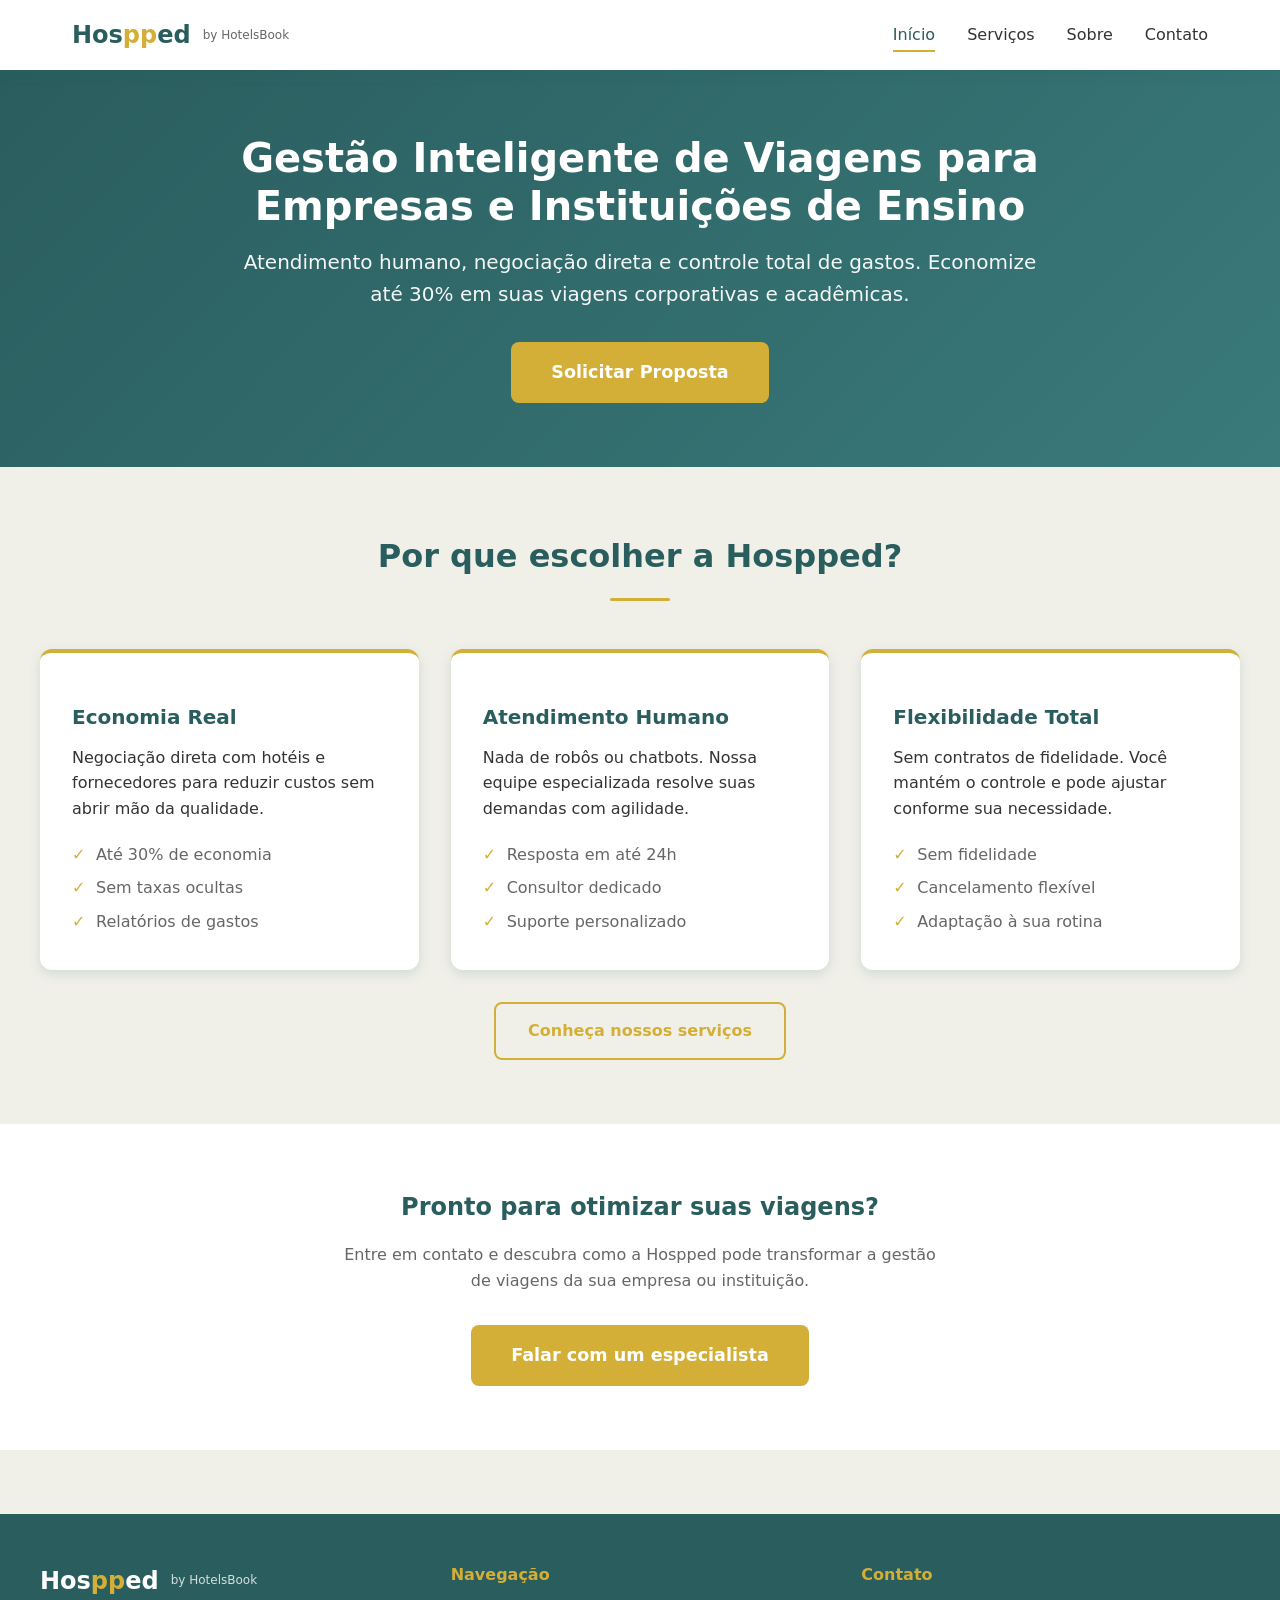
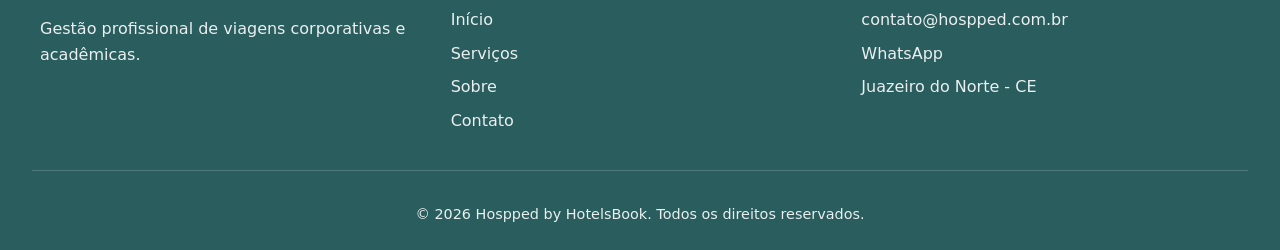
==== index.html @ 09b08a19 "Nova sem emoji" ====
<!DOCTYPE html>
<html lang="pt-BR">
<head>
  <meta charset="UTF-8">
  <meta name="viewport" content="width=device-width, initial-scale=1.0">
  <meta name="description" content="Hospped: Gestão profissional de viagens corporativas e acadêmicas. Economia, controle e atendimento humano para sua instituição.">
  <meta name="keywords" content="gestão de viagens corporativas, mobilidade acadêmica, reservas corporativas, viagens institucionais">
  <title>Hospped | Gestão de Viagens Corporativas e Acadêmicas</title>
  <link rel="stylesheet" href="assets/css/style.css">
  <link rel="canonical" href="https://hotelsbook.github.io/hospped/">
</head>
<body>
  <!-- Header -->
  <header>
    <div class="nav-container">
      <a href="index.html" class="logo">
        <span class="logo-text">Hos<span class="pp-highlight">pp</span>ed</span>
        <span class="logo-tagline">by HotelsBook</span>
      </a>
      <button class="mobile-menu-btn" aria-label="Abrir menu" aria-expanded="false">☰</button>
      <nav>
        <ul>
          <li><a href="index.html" class="active">Início</a></li>
          <li><a href="servicos.html">Serviços</a></li>
          <li><a href="sobre.html">Sobre</a></li>
          <li><a href="contato.html">Contato</a></li>
        </ul>
      </nav>
    </div>
  </header>

  <!-- Hero -->
  <section class="hero">
    <div class="hero-content">
      <h1>Gestão Inteligente de Viagens para Empresas e Instituições de Ensino</h1>
      <p>Atendimento humano, negociação direta e controle total de gastos. Economize até 30% em suas viagens corporativas e acadêmicas.</p>
      <a href="contato.html" class="btn btn-large">Solicitar Proposta</a>
    </div>
  </section>

  <!-- Diferenciais -->
  <section>
    <div class="section-container">
      <h2 class="section-title">Por que escolher a Hospped?</h2>
      <div class="diferenciais-grid">
        <div class="card">
          <div class="card-icon"></div>
          <h3>Economia Real</h3>
          <p>Negociação direta com hotéis e fornecedores para reduzir custos sem abrir mão da qualidade.</p>
          <ul>
            <li>Até 30% de economia</li>
            <li>Sem taxas ocultas</li>
            <li>Relatórios de gastos</li>
          </ul>
        </div>
        <div class="card">
          <div class="card-icon"></div>
          <h3>Atendimento Humano</h3>
          <p>Nada de robôs ou chatbots. Nossa equipe especializada resolve suas demandas com agilidade.</p>
          <ul>
            <li>Resposta em até 24h</li>
            <li>Consultor dedicado</li>
            <li>Suporte personalizado</li>
          </ul>
        </div>
        <div class="card">
          <div class="card-icon"></div>
          <h3>Flexibilidade Total</h3>
          <p>Sem contratos de fidelidade. Você mantém o controle e pode ajustar conforme sua necessidade.</p>
          <ul>
            <li>Sem fidelidade</li>
            <li>Cancelamento flexível</li>
            <li>Adaptação à sua rotina</li>
          </ul>
        </div>
      </div>
      <div class="text-center mt-2">
        <a href="servicos.html" class="btn btn-outline">Conheça nossos serviços</a>
      </div>
    </div>
  </section>

  <!-- CTA Final -->
  <section style="background: var(--white);">
    <div class="section-container text-center">
      <h2 style="color: var(--jade-deep); margin-bottom: 1rem;">Pronto para otimizar suas viagens?</h2>
      <p style="color: var(--gray-medium); margin-bottom: 2rem; max-width: 600px; margin-left: auto; margin-right: auto;">
        Entre em contato e descubra como a Hospped pode transformar a gestão de viagens da sua empresa ou instituição.
      </p>
      <a href="contato.html" class="btn btn-large">Falar com um especialista</a>
    </div>
  </section>

  <!-- Footer -->
  <footer>
    <div class="footer-content">
      <div class="footer-brand">
        <a href="index.html" class="logo">
          <span class="logo-text">Hos<span class="pp-highlight">pp</span>ed</span>
          <span class="logo-tagline">by HotelsBook</span>
        </a>
        <p style="margin-top: 1rem; opacity: 0.9;">Gestão profissional de viagens corporativas e acadêmicas.</p>
      </div>
      <div class="footer-links">
        <h4>Navegação</h4>
        <a href="index.html">Início</a>
        <a href="servicos.html">Serviços</a>
        <a href="sobre.html">Sobre</a>
        <a href="contato.html">Contato</a>
      </div>
      <div class="footer-links">
        <h4>Contato</h4>
        <a href="mailto:contato@hospped.com.br">contato@hospped.com.br</a>
        <a href="https://wa.me/5588999999999" target="_blank">WhatsApp</a>
        <a href="#">Juazeiro do Norte - CE</a>
      </div>
    </div>
    <div class="footer-bottom">
      <p>&copy; 2026 Hospped by HotelsBook. Todos os direitos reservados.</p>
    </div>
  </footer>

  <script src="assets/js/main.js"></script>
</body>
</html>
---- assets/css/style.css ----
/* ========================================
   HOSPPED - Estilo Jade Imperial
   Paleta: Deep Jade (#2A5D5E), Soft Gold (#D4AF37), 
           Cloud Dancer (#F0F0E9), Charcoal (#333333)
   ======================================== */

:root {
  --jade-deep: #2A5D5E;
  --jade-light: #3A7A7B;
  --gold-soft: #D4AF37;
  --gold-hover: #B8972B;
  --cloud-dancer: #F0F0E9;
  --charcoal: #333333;
  --gray-medium: #666666;
  --white: #FFFFFF;
  --shadow: 0 4px 12px rgba(42, 93, 94, 0.15);
  --transition: all 0.3s ease;
}

* {
  margin: 0;
  padding: 0;
  box-sizing: border-box;
}

body {
  font-family: 'Segoe UI', system-ui, -apple-system, sans-serif;
  background-color: var(--cloud-dancer);
  color: var(--charcoal);
  line-height: 1.6;
  font-size: 16px;
}

/* ===== HEADER & NAVEGAÇÃO ===== */
header {
  background: var(--white);
  box-shadow: var(--shadow);
  position: sticky;
  top: 0;
  z-index: 1000;
}

.nav-container {
  max-width: 1200px;
  margin: 0 auto;
  padding: 1rem 2rem;
  display: flex;
  justify-content: space-between;
  align-items: center;
}

.logo {
  display: flex;
  align-items: center;
  gap: 0.5rem;
  text-decoration: none;
}

.logo-text {
  font-size: 1.5rem;
  font-weight: 700;
  color: var(--jade-deep);
}

.logo-text .pp-highlight {
  color: var(--gold-soft);
  font-weight: 800;
}

.logo-tagline {
  font-size: 0.75rem;
  color: var(--gray-medium);
  margin-left: 0.25rem;
  font-weight: 400;
}

nav ul {
  display: flex;
  list-style: none;
  gap: 2rem;
}

nav a {
  text-decoration: none;
  color: var(--charcoal);
  font-weight: 500;
  padding: 0.5rem 0;
  position: relative;
  transition: var(--transition);
}

nav a:hover,
nav a.active {
  color: var(--jade-deep);
}

nav a::after {
  content: '';
  position: absolute;
  bottom: 0;
  left: 0;
  width: 0;
  height: 2px;
  background: var(--gold-soft);
  transition: var(--transition);
}

nav a:hover::after,
nav a.active::after {
  width: 100%;
}

.mobile-menu-btn {
  display: none;
  background: none;
  border: none;
  font-size: 1.5rem;
  color: var(--jade-deep);
  cursor: pointer;
}

/* ===== HERO SECTION ===== */
.hero {
  background: linear-gradient(135deg, var(--jade-deep) 0%, var(--jade-light) 100%);
  color: var(--white);
  padding: 4rem 2rem;
  text-align: center;
}

.hero-content {
  max-width: 800px;
  margin: 0 auto;
}

.hero h1 {
  font-size: 2.5rem;
  margin-bottom: 1rem;
  line-height: 1.2;
}

.hero p {
  font-size: 1.25rem;
  margin-bottom: 2rem;
  opacity: 0.95;
}

/* ===== BOTÕES ===== */
.btn {
  display: inline-block;
  background: var(--gold-soft);
  color: var(--white);
  padding: 0.875rem 2rem;
  border-radius: 8px;
  text-decoration: none;
  font-weight: 600;
  transition: var(--transition);
  border: none;
  cursor: pointer;
  font-size: 1rem;
}

.btn:hover {
  background: var(--gold-hover);
  transform: translateY(-2px);
  box-shadow: 0 6px 20px rgba(212, 175, 55, 0.4);
}

.btn-outline {
  background: transparent;
  border: 2px solid var(--gold-soft);
  color: var(--gold-soft);
}

.btn-outline:hover {
  background: var(--gold-soft);
  color: var(--white);
}

.btn-large {
  padding: 1rem 2.5rem;
  font-size: 1.1rem;
}

/* ===== SEÇÕES ===== */
section {
  padding: 4rem 2rem;
}

.section-container {
  max-width: 1200px;
  margin: 0 auto;
}

.section-title {
  text-align: center;
  font-size: 2rem;
  color: var(--jade-deep);
  margin-bottom: 3rem;
  position: relative;
}

.section-title::after {
  content: '';
  display: block;
  width: 60px;
  height: 3px;
  background: var(--gold-soft);
  margin: 1rem auto 0;
  border-radius: 2px;
}

/* ===== CARDS DE DIFERENCIAIS ===== */
.diferenciais-grid {
  display: grid;
  grid-template-columns: repeat(auto-fit, minmax(280px, 1fr));
  gap: 2rem;
  margin-top: 2rem;
}

.card {
  background: var(--white);
  border-radius: 12px;
  padding: 2rem;
  box-shadow: var(--shadow);
  transition: var(--transition);
  border-top: 4px solid var(--gold-soft);
}

.card:hover {
  transform: translateY(-4px);
  box-shadow: 0 8px 25px rgba(42, 93, 94, 0.2);
}

.card-icon {
  font-size: 2.5rem;
  margin-bottom: 1rem;
  color: var(--jade-deep);
}

.card h3 {
  color: var(--jade-deep);
  margin-bottom: 0.75rem;
  font-size: 1.25rem;
}

.card ul {
  list-style: none;
  margin-top: 1rem;
}

.card li {
  padding: 0.25rem 0;
  padding-left: 1.5rem;
  position: relative;
  color: var(--gray-medium);
}

.card li::before {
  content: '✓';
  position: absolute;
  left: 0;
  color: var(--gold-soft);
  font-weight: bold;
}

/* ===== SERVIÇOS ===== */
.servicos-grid {
  display: grid;
  grid-template-columns: repeat(auto-fit, minmax(300px, 1fr));
  gap: 2rem;
}

.servico-card {
  background: var(--white);
  border-radius: 12px;
  padding: 2.5rem;
  box-shadow: var(--shadow);
  text-align: center;
  transition: var(--transition);
}

.servico-card:hover {
  transform: translateY(-4px);
}

.servico-card h3 {
  color: var(--jade-deep);
  margin: 1rem 0;
  font-size: 1.5rem;
}

.servico-card .icon {
  font-size: 3rem;
  color: var(--gold-soft);
}

/* ===== SOBRE - NARRATIVA ===== */
.sobre-content {
  display: grid;
  grid-template-columns: 1fr 1fr;
  gap: 3rem;
  align-items: center;
}

.sobre-texto h3 {
  color: var(--jade-deep);
  margin: 1.5rem 0 1rem;
  font-size: 1.3rem;
}

.sobre-destaques {
  display: grid;
  grid-template-columns: repeat(2, 1fr);
  gap: 1rem;
  margin-top: 2rem;
}

.destaque-item {
  background: var(--white);
  padding: 1rem;
  border-radius: 8px;
  border-left: 3px solid var(--gold-soft);
}

.destaque-item strong {
  display: block;
  color: var(--jade-deep);
  margin-bottom: 0.25rem;
}

/* ===== CONTATO ===== */
.contato-layout {
  display: grid;
  grid-template-columns: 1fr 1fr;
  gap: 3rem;
}

.contato-info h3 {
  color: var(--jade-deep);
  margin: 1.5rem 0 1rem;
}

.contato-item {
  display: flex;
  align-items: center;
  gap: 0.75rem;
  margin: 1rem 0;
  color: var(--gray-medium);
}

.contato-item strong {
  color: var(--charcoal);
}

.segmentacao {
  background: var(--white);
  border-radius: 12px;
  padding: 2rem;
  margin-top: 2rem;
  box-shadow: var(--shadow);
}

.segmentacao h4 {
  color: var(--jade-deep);
  margin-bottom: 1rem;
}

.segmentacao-btns {
  display: flex;
  flex-wrap: wrap;
  gap: 1rem;
}

/* ===== FOOTER ===== */
footer {
  background: var(--jade-deep);
  color: var(--white);
  padding: 3rem 2rem 1.5rem;
  margin-top: 4rem;
}

.footer-content {
  max-width: 1200px;
  margin: 0 auto;
  display: grid;
  grid-template-columns: repeat(auto-fit, minmax(200px, 1fr));
  gap: 2rem;
}

.footer-brand .logo-text {
  color: var(--white);
}

.footer-brand .logo-tagline {
  color: rgba(255,255,255,0.8);
}

.footer-links h4 {
  margin-bottom: 1rem;
  color: var(--gold-soft);
}

.footer-links a {
  display: block;
  color: rgba(255,255,255,0.9);
  text-decoration: none;
  padding: 0.25rem 0;
  transition: var(--transition);
}

.footer-links a:hover {
  color: var(--gold-soft);
  padding-left: 4px;
}

.footer-bottom {
  text-align: center;
  padding-top: 2rem;
  margin-top: 2rem;
  border-top: 1px solid rgba(255,255,255,0.2);
  font-size: 0.9rem;
  opacity: 0.9;
}

/* ===== UTILITÁRIOS ===== */
.text-center { text-align: center; }
.mt-2 { margin-top: 2rem; }
.mb-2 { margin-bottom: 2rem; }

/* ===== RESPONSIVIDADE ===== */
@media (max-width: 768px) {
  .nav-container {
    padding: 1rem;
  }
  
  nav ul {
    display: none;
    position: absolute;
    top: 100%;
    left: 0;
    right: 0;
    background: var(--white);
    flex-direction: column;
    padding: 1rem 2rem;
    box-shadow: var(--shadow);
    gap: 1rem;
  }
  
  nav ul.active {
    display: flex;
  }
  
  .mobile-menu-btn {
    display: block;
  }
  
  .hero h1 {
    font-size: 2rem;
  }
  
  .hero p {
    font-size: 1.1rem;
  }
  
  .sobre-content,
  .contato-layout {
    grid-template-columns: 1fr;
  }
  
  .sobre-destaques {
    grid-template-columns: 1fr;
  }
  
  section {
    padding: 3rem 1.5rem;
  }
}
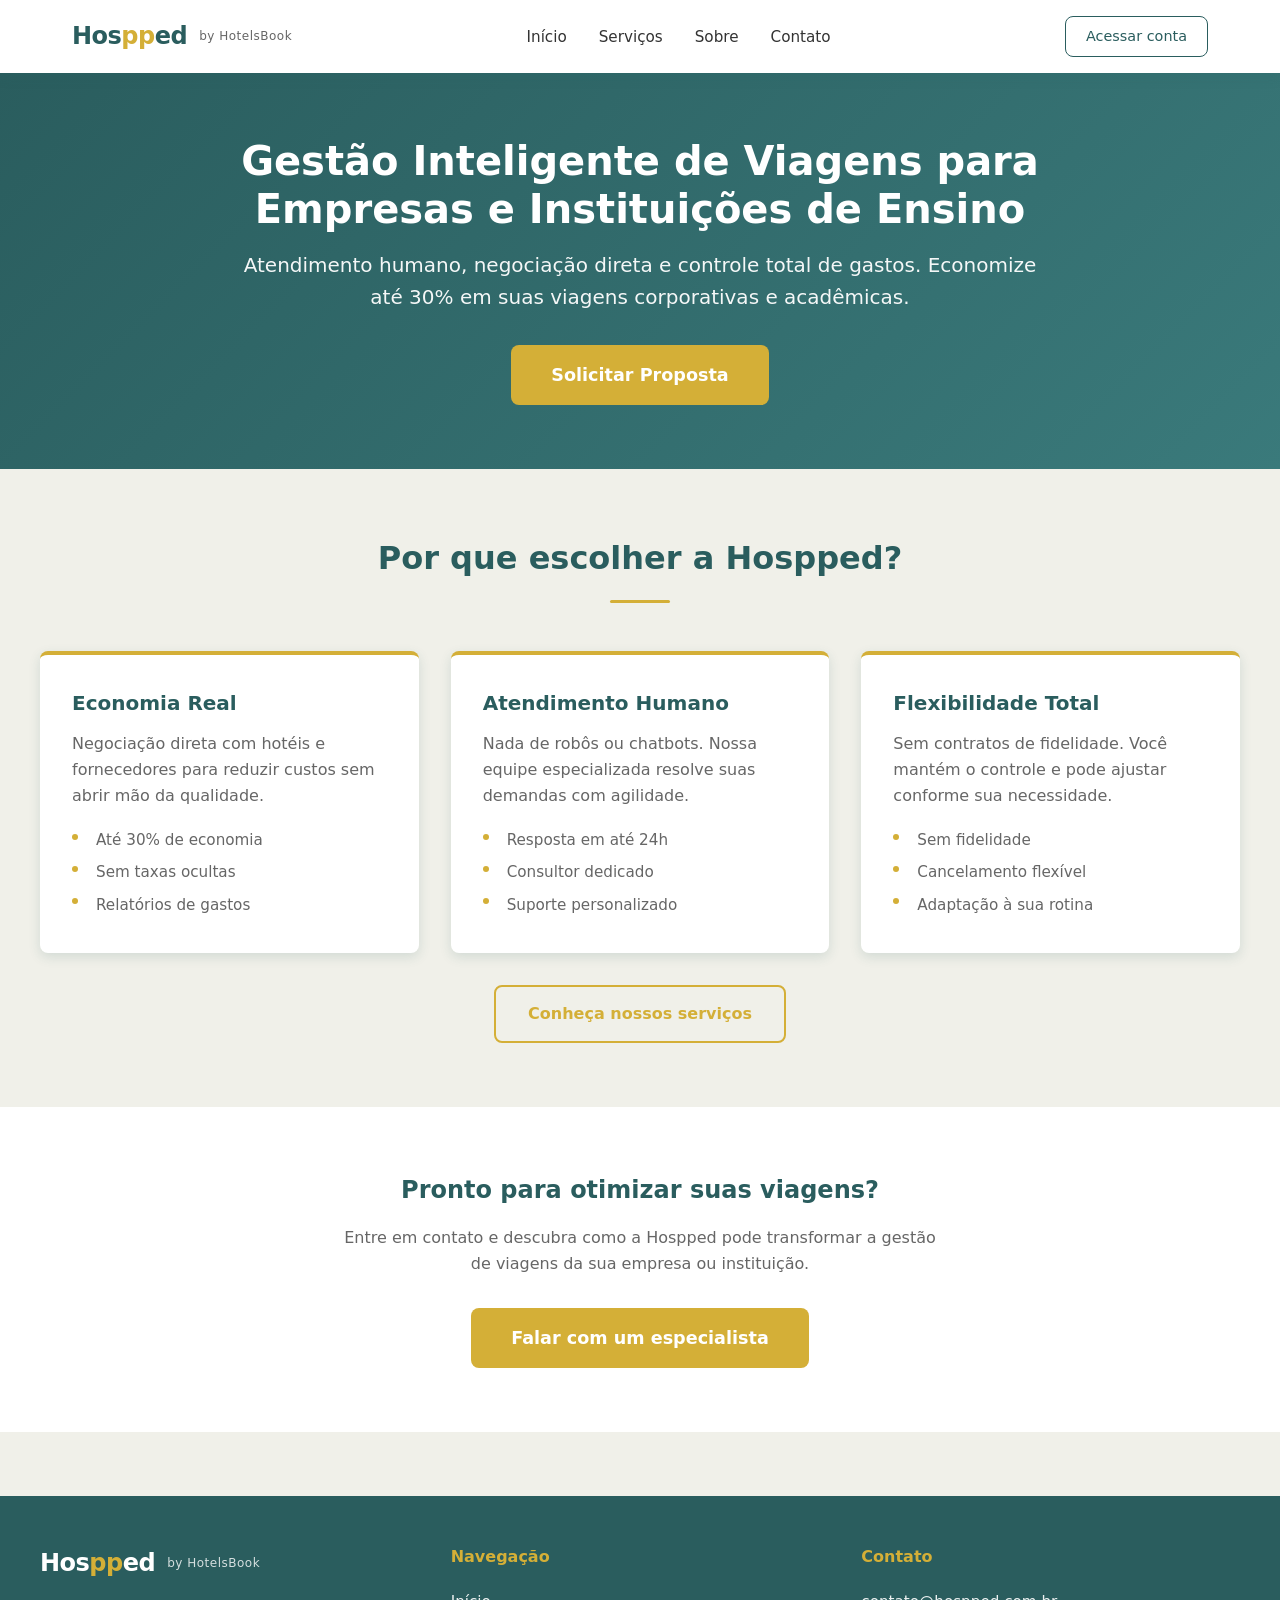
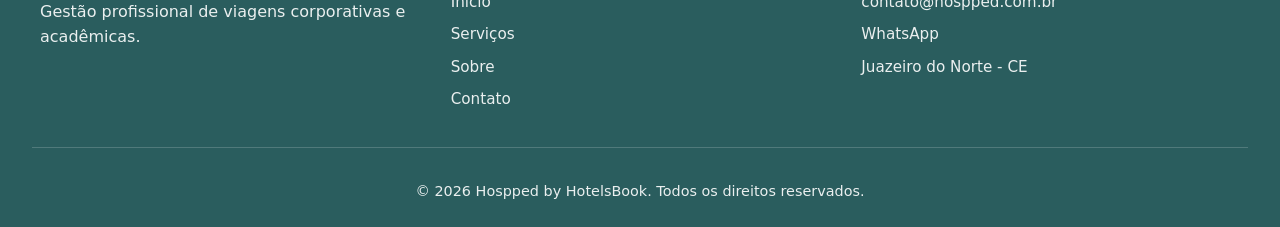
==== commit df865164: "Nova 1" ====
--- a/index.html
+++ b/index.html
@@ -19,14 +19,16 @@
       </a>
       <button class="mobile-menu-btn" aria-label="Abrir menu" aria-expanded="false">☰</button>
       <nav>
-        <ul>
-          <li><a href="index.html" class="active">Início</a></li>
-          <li><a href="servicos.html">Serviços</a></li>
-          <li><a href="sobre.html">Sobre</a></li>
-          <li><a href="contato.html">Contato</a></li>
-        </ul>
-      </nav>
-    </div>
+  <ul>
+    <li><a href="index.html">Início</a></li>
+    <li><a href="servicos.html">Serviços</a></li>
+    <li><a href="sobre.html">Sobre</a></li>
+    <li><a href="contato.html">Contato</a></li>
+  </ul>
+</nav>
+<div class="user-actions">
+  <a href="#" class="btn-login" data-auth-trigger>Acessar conta</a>
+</div>
   </header>
 
   <!-- Hero -->
--- a/assets/css/style.css
+++ b/assets/css/style.css
@@ -1,7 +1,6 @@
 /* ========================================
    HOSPPED - Estilo Jade Imperial
-   Paleta: Deep Jade (#2A5D5E), Soft Gold (#D4AF37), 
-           Cloud Dancer (#F0F0E9), Charcoal (#333333)
+   Versão profissional sem elementos decorativos
    ======================================== */
 
 :root {
@@ -12,9 +11,15 @@
   --cloud-dancer: #F0F0E9;
   --charcoal: #333333;
   --gray-medium: #666666;
+  --gray-light: #999999;
   --white: #FFFFFF;
+  --error: #C41E3A;
+  --success: #2E7D32;
   --shadow: 0 4px 12px rgba(42, 93, 94, 0.15);
+  --shadow-hover: 0 8px 25px rgba(42, 93, 94, 0.25);
   --transition: all 0.3s ease;
+  --border-radius: 8px;
+  --input-border: #CCCCCC;
 }
 
 * {
@@ -29,6 +34,7 @@
   color: var(--charcoal);
   line-height: 1.6;
   font-size: 16px;
+  -webkit-font-smoothing: antialiased;
 }
 
 /* ===== HEADER & NAVEGAÇÃO ===== */
@@ -60,6 +66,7 @@
   font-size: 1.5rem;
   font-weight: 700;
   color: var(--jade-deep);
+  letter-spacing: -0.5px;
 }
 
 .logo-text .pp-highlight {
@@ -72,6 +79,8 @@
   color: var(--gray-medium);
   margin-left: 0.25rem;
   font-weight: 400;
+  text-transform: none;
+  letter-spacing: 0.5px;
 }
 
 nav ul {
@@ -87,6 +96,7 @@
   padding: 0.5rem 0;
   position: relative;
   transition: var(--transition);
+  font-size: 0.95rem;
 }
 
 nav a:hover,
@@ -110,6 +120,45 @@
   width: 100%;
 }
 
+.user-actions {
+  display: flex;
+  align-items: center;
+  gap: 1rem;
+}
+
+.btn-login {
+  background: transparent;
+  color: var(--jade-deep);
+  border: 1px solid var(--jade-deep);
+  padding: 0.5rem 1.25rem;
+  border-radius: var(--border-radius);
+  text-decoration: none;
+  font-weight: 500;
+  transition: var(--transition);
+  font-size: 0.9rem;
+}
+
+.btn-login:hover {
+  background: var(--jade-deep);
+  color: var(--white);
+}
+
+.btn-user {
+  background: var(--gold-soft);
+  color: var(--white);
+  border: none;
+  padding: 0.5rem 1.25rem;
+  border-radius: var(--border-radius);
+  font-weight: 500;
+  cursor: pointer;
+  transition: var(--transition);
+  font-size: 0.9rem;
+}
+
+.btn-user:hover {
+  background: var(--gold-hover);
+}
+
 .mobile-menu-btn {
   display: none;
   background: none;
@@ -117,6 +166,7 @@
   font-size: 1.5rem;
   color: var(--jade-deep);
   cursor: pointer;
+  padding: 0.25rem;
 }
 
 /* ===== HERO SECTION ===== */
@@ -136,12 +186,14 @@
   font-size: 2.5rem;
   margin-bottom: 1rem;
   line-height: 1.2;
+  font-weight: 700;
 }
 
 .hero p {
   font-size: 1.25rem;
   margin-bottom: 2rem;
   opacity: 0.95;
+  font-weight: 300;
 }
 
 /* ===== BOTÕES ===== */
@@ -150,19 +202,26 @@
   background: var(--gold-soft);
   color: var(--white);
   padding: 0.875rem 2rem;
-  border-radius: 8px;
+  border-radius: var(--border-radius);
   text-decoration: none;
   font-weight: 600;
   transition: var(--transition);
   border: none;
   cursor: pointer;
   font-size: 1rem;
+  text-align: center;
 }
 
 .btn:hover {
   background: var(--gold-hover);
   transform: translateY(-2px);
-  box-shadow: 0 6px 20px rgba(212, 175, 55, 0.4);
+  box-shadow: var(--shadow-hover);
+}
+
+.btn:disabled {
+  background: var(--gray-light);
+  cursor: not-allowed;
+  transform: none;
 }
 
 .btn-outline {
@@ -181,6 +240,15 @@
   font-size: 1.1rem;
 }
 
+.btn-secondary {
+  background: var(--jade-deep);
+  color: var(--white);
+}
+
+.btn-secondary:hover {
+  background: var(--jade-light);
+}
+
 /* ===== SEÇÕES ===== */
 section {
   padding: 4rem 2rem;
@@ -197,6 +265,7 @@
   color: var(--jade-deep);
   margin-bottom: 3rem;
   position: relative;
+  font-weight: 700;
 }
 
 .section-title::after {
@@ -209,8 +278,19 @@
   border-radius: 2px;
 }
 
-/* ===== CARDS DE DIFERENCIAIS ===== */
-.diferenciais-grid {
+.section-subtitle {
+  text-align: center;
+  color: var(--gray-medium);
+  margin-bottom: 2rem;
+  max-width: 700px;
+  margin-left: auto;
+  margin-right: auto;
+  font-size: 1.1rem;
+}
+
+/* ===== CARDS ===== */
+.diferenciais-grid,
+.servicos-grid {
   display: grid;
   grid-template-columns: repeat(auto-fit, minmax(280px, 1fr));
   gap: 2rem;
@@ -219,7 +299,7 @@
 
 .card {
   background: var(--white);
-  border-radius: 12px;
+  border-radius: var(--border-radius);
   padding: 2rem;
   box-shadow: var(--shadow);
   transition: var(--transition);
@@ -228,19 +308,19 @@
 
 .card:hover {
   transform: translateY(-4px);
-  box-shadow: 0 8px 25px rgba(42, 93, 94, 0.2);
-}
-
-.card-icon {
-  font-size: 2.5rem;
-  margin-bottom: 1rem;
-  color: var(--jade-deep);
+  box-shadow: var(--shadow-hover);
 }
 
 .card h3 {
   color: var(--jade-deep);
   margin-bottom: 0.75rem;
   font-size: 1.25rem;
+  font-weight: 600;
+}
+
+.card p {
+  color: var(--gray-medium);
+  margin-bottom: 1rem;
 }
 
 .card ul {
@@ -253,122 +333,377 @@
   padding-left: 1.5rem;
   position: relative;
   color: var(--gray-medium);
+  font-size: 0.95rem;
 }
 
 .card li::before {
-  content: '✓';
+  content: '';
   position: absolute;
   left: 0;
+  top: 0.6rem;
+  width: 6px;
+  height: 6px;
+  background: var(--gold-soft);
+  border-radius: 50%;
+}
+
+/* ===== FORMULÁRIOS ===== */
+.form-group {
+  margin-bottom: 1.5rem;
+}
+
+.form-group label {
+  display: block;
+  margin-bottom: 0.5rem;
+  font-weight: 500;
+  color: var(--charcoal);
+  font-size: 0.95rem;
+}
+
+.form-group label.required::after {
+  content: ' *';
+  color: var(--error);
+}
+
+.form-control {
+  width: 100%;
+  padding: 0.75rem 1rem;
+  border: 1px solid var(--input-border);
+  border-radius: var(--border-radius);
+  font-size: 1rem;
+  transition: var(--transition);
+  background: var(--white);
+  color: var(--charcoal);
+}
+
+.form-control:focus {
+  outline: none;
+  border-color: var(--jade-deep);
+  box-shadow: 0 0 0 3px rgba(42, 93, 94, 0.1);
+}
+
+.form-control::placeholder {
+  color: var(--gray-light);
+}
+
+.form-row {
+  display: grid;
+  grid-template-columns: repeat(auto-fit, minmax(200px, 1fr));
+  gap: 1rem;
+}
+
+.form-note {
+  font-size: 0.85rem;
+  color: var(--gray-medium);
+  margin-top: 0.25rem;
+}
+
+.form-error {
+  color: var(--error);
+  font-size: 0.85rem;
+  margin-top: 0.25rem;
+  display: none;
+}
+
+.form-error.visible {
+  display: block;
+}
+
+/* ===== DATE PICKER CUSTOMIZADO ===== */
+.date-picker-wrapper {
+  position: relative;
+}
+
+.date-picker-input {
+  width: 100%;
+  padding: 0.75rem 1rem;
+  padding-right: 2.5rem;
+  border: 1px solid var(--input-border);
+  border-radius: var(--border-radius);
+  font-size: 1rem;
+  background: var(--white);
+  color: var(--charcoal);
+  cursor: pointer;
+}
+
+.date-picker-input:focus {
+  outline: none;
+  border-color: var(--jade-deep);
+  box-shadow: 0 0 0 3px rgba(42, 93, 94, 0.1);
+}
+
+.date-picker-dropdown {
+  position: absolute;
+  top: 100%;
+  left: 0;
+  right: 0;
+  background: var(--white);
+  border: 1px solid var(--input-border);
+  border-radius: var(--border-radius);
+  box-shadow: var(--shadow-hover);
+  z-index: 100;
+  padding: 1rem;
+  display: none;
+  margin-top: 0.5rem;
+}
+
+.date-picker-dropdown.active {
+  display: block;
+}
+
+.date-picker-header {
+  display: flex;
+  justify-content: space-between;
+  align-items: center;
+  margin-bottom: 1rem;
+  padding-bottom: 0.5rem;
+  border-bottom: 1px solid var(--input-border);
+}
+
+.date-picker-nav {
+  background: none;
+  border: none;
+  font-size: 1.25rem;
+  color: var(--jade-deep);
+  cursor: pointer;
+  padding: 0.25rem 0.5rem;
+  transition: var(--transition);
+}
+
+.date-picker-nav:hover {
   color: var(--gold-soft);
-  font-weight: bold;
-}
-
-/* ===== SERVIÇOS ===== */
-.servicos-grid {
+}
+
+.date-picker-month {
+  font-weight: 600;
+  color: var(--charcoal);
+}
+
+.date-picker-grid {
   display: grid;
-  grid-template-columns: repeat(auto-fit, minmax(300px, 1fr));
-  gap: 2rem;
-}
-
-.servico-card {
+  grid-template-columns: repeat(7, 1fr);
+  gap: 0.25rem;
+}
+
+.date-picker-day-name {
+  text-align: center;
+  font-size: 0.75rem;
+  color: var(--gray-medium);
+  padding: 0.25rem;
+  font-weight: 500;
+}
+
+.date-picker-day {
+  text-align: center;
+  padding: 0.5rem;
+  border-radius: 4px;
+  cursor: pointer;
+  transition: var(--transition);
+  font-size: 0.9rem;
+  color: var(--charcoal);
+}
+
+.date-picker-day:hover:not(.disabled):not(.selected) {
+  background: var(--cloud-dancer);
+}
+
+.date-picker-day.selected {
+  background: var(--jade-deep);
+  color: var(--white);
+  font-weight: 600;
+}
+
+.date-picker-day.range {
+  background: rgba(42, 93, 94, 0.1);
+  border-radius: 0;
+}
+
+.date-picker-day.disabled {
+  color: var(--gray-light);
+  cursor: not-allowed;
+}
+
+.date-picker-day.today {
+  border: 2px solid var(--gold-soft);
+}
+
+.date-picker-actions {
+  display: flex;
+  justify-content: flex-end;
+  gap: 0.5rem;
+  margin-top: 1rem;
+  padding-top: 0.5rem;
+  border-top: 1px solid var(--input-border);
+}
+
+/* ===== MODAL DE LOGIN/REGISTRO ===== */
+.modal-overlay {
+  position: fixed;
+  top: 0;
+  left: 0;
+  right: 0;
+  bottom: 0;
+  background: rgba(0, 0, 0, 0.5);
+  display: flex;
+  align-items: center;
+  justify-content: center;
+  z-index: 2000;
+  opacity: 0;
+  visibility: hidden;
+  transition: var(--transition);
+}
+
+.modal-overlay.active {
+  opacity: 1;
+  visibility: visible;
+}
+
+.modal {
   background: var(--white);
-  border-radius: 12px;
-  padding: 2.5rem;
+  border-radius: var(--border-radius);
+  width: 100%;
+  max-width: 450px;
+  max-height: 90vh;
+  overflow-y: auto;
+  box-shadow: var(--shadow-hover);
+  transform: translateY(-20px);
+  transition: var(--transition);
+}
+
+.modal-overlay.active .modal {
+  transform: translateY(0);
+}
+
+.modal-header {
+  padding: 1.5rem 2rem;
+  border-bottom: 1px solid var(--input-border);
+  display: flex;
+  justify-content: space-between;
+  align-items: center;
+}
+
+.modal-header h3 {
+  color: var(--jade-deep);
+  font-size: 1.25rem;
+  font-weight: 600;
+}
+
+.modal-close {
+  background: none;
+  border: none;
+  font-size: 1.5rem;
+  color: var(--gray-medium);
+  cursor: pointer;
+  padding: 0.25rem;
+  transition: var(--transition);
+}
+
+.modal-close:hover {
+  color: var(--charcoal);
+}
+
+.modal-body {
+  padding: 2rem;
+}
+
+.modal-footer {
+  padding: 1rem 2rem;
+  border-top: 1px solid var(--input-border);
+  text-align: center;
+}
+
+.modal-footer p {
+  color: var(--gray-medium);
+  font-size: 0.9rem;
+  margin-bottom: 0.5rem;
+}
+
+.modal-toggle {
+  background: none;
+  border: none;
+  color: var(--jade-deep);
+  font-weight: 500;
+  cursor: pointer;
+  padding: 0;
+  text-decoration: none;
+}
+
+.modal-toggle:hover {
+  text-decoration: underline;
+}
+
+/* ===== ÁREA DO USUÁRIO ===== */
+.user-dashboard {
+  background: var(--white);
+  border-radius: var(--border-radius);
+  padding: 2rem;
   box-shadow: var(--shadow);
-  text-align: center;
-  transition: var(--transition);
-}
-
-.servico-card:hover {
-  transform: translateY(-4px);
-}
-
-.servico-card h3 {
-  color: var(--jade-deep);
-  margin: 1rem 0;
-  font-size: 1.5rem;
-}
-
-.servico-card .icon {
-  font-size: 3rem;
-  color: var(--gold-soft);
-}
-
-/* ===== SOBRE - NARRATIVA ===== */
-.sobre-content {
-  display: grid;
-  grid-template-columns: 1fr 1fr;
-  gap: 3rem;
+}
+
+.dashboard-header {
+  display: flex;
+  justify-content: space-between;
   align-items: center;
-}
-
-.sobre-texto h3 {
-  color: var(--jade-deep);
-  margin: 1.5rem 0 1rem;
-  font-size: 1.3rem;
-}
-
-.sobre-destaques {
-  display: grid;
-  grid-template-columns: repeat(2, 1fr);
+  margin-bottom: 2rem;
+  padding-bottom: 1rem;
+  border-bottom: 1px solid var(--input-border);
+}
+
+.dashboard-header h3 {
+  color: var(--jade-deep);
+  font-size: 1.25rem;
+}
+
+.request-list {
+  display: flex;
+  flex-direction: column;
   gap: 1rem;
-  margin-top: 2rem;
-}
-
-.destaque-item {
-  background: var(--white);
+}
+
+.request-item {
   padding: 1rem;
-  border-radius: 8px;
-  border-left: 3px solid var(--gold-soft);
-}
-
-.destaque-item strong {
-  display: block;
-  color: var(--jade-deep);
-  margin-bottom: 0.25rem;
-}
-
-/* ===== CONTATO ===== */
-.contato-layout {
-  display: grid;
-  grid-template-columns: 1fr 1fr;
-  gap: 3rem;
-}
-
-.contato-info h3 {
-  color: var(--jade-deep);
-  margin: 1.5rem 0 1rem;
-}
-
-.contato-item {
-  display: flex;
-  align-items: center;
-  gap: 0.75rem;
-  margin: 1rem 0;
+  border: 1px solid var(--input-border);
+  border-radius: var(--border-radius);
+  background: var(--cloud-dancer);
+}
+
+.request-item-header {
+  display: flex;
+  justify-content: space-between;
+  margin-bottom: 0.5rem;
+}
+
+.request-item-status {
+  font-size: 0.85rem;
+  padding: 0.25rem 0.75rem;
+  border-radius: 20px;
+  font-weight: 500;
+}
+
+.request-item-status.pending {
+  background: #FFF3CD;
+  color: #856404;
+}
+
+.request-item-status.approved {
+  background: #D4EDDA;
+  color: #155724;
+}
+
+.request-item-status.rejected {
+  background: #F8D7DA;
+  color: #721C24;
+}
+
+.request-item-dates {
+  font-size: 0.9rem;
   color: var(--gray-medium);
-}
-
-.contato-item strong {
+  margin-bottom: 0.5rem;
+}
+
+.request-item-destination {
+  font-weight: 500;
   color: var(--charcoal);
-}
-
-.segmentacao {
-  background: var(--white);
-  border-radius: 12px;
-  padding: 2rem;
-  margin-top: 2rem;
-  box-shadow: var(--shadow);
-}
-
-.segmentacao h4 {
-  color: var(--jade-deep);
-  margin-bottom: 1rem;
-}
-
-.segmentacao-btns {
-  display: flex;
-  flex-wrap: wrap;
-  gap: 1rem;
 }
 
 /* ===== FOOTER ===== */
@@ -398,6 +733,8 @@
 .footer-links h4 {
   margin-bottom: 1rem;
   color: var(--gold-soft);
+  font-size: 1rem;
+  font-weight: 600;
 }
 
 .footer-links a {
@@ -406,6 +743,7 @@
   text-decoration: none;
   padding: 0.25rem 0;
   transition: var(--transition);
+  font-size: 0.95rem;
 }
 
 .footer-links a:hover {
@@ -424,8 +762,38 @@
 
 /* ===== UTILITÁRIOS ===== */
 .text-center { text-align: center; }
+.text-right { text-align: right; }
+.mt-1 { margin-top: 1rem; }
 .mt-2 { margin-top: 2rem; }
+.mb-1 { margin-bottom: 1rem; }
 .mb-2 { margin-bottom: 2rem; }
+.hidden { display: none !important; }
+
+/* ===== ALERTS ===== */
+.alert {
+  padding: 1rem;
+  border-radius: var(--border-radius);
+  margin-bottom: 1rem;
+  font-size: 0.95rem;
+}
+
+.alert-success {
+  background: #D4EDDA;
+  color: #155724;
+  border: 1px solid #C3E6CB;
+}
+
+.alert-error {
+  background: #F8D7DA;
+  color: #721C24;
+  border: 1px solid #F5C6CB;
+}
+
+.alert-info {
+  background: #D1ECF1;
+  color: #0C5460;
+  border: 1px solid #BEE5EB;
+}
 
 /* ===== RESPONSIVIDADE ===== */
 @media (max-width: 768px) {
@@ -444,12 +812,23 @@
     padding: 1rem 2rem;
     box-shadow: var(--shadow);
     gap: 1rem;
+    z-index: 999;
   }
   
   nav ul.active {
     display: flex;
   }
   
+  .user-actions {
+    gap: 0.5rem;
+  }
+  
+  .btn-login,
+  .btn-user {
+    padding: 0.4rem 1rem;
+    font-size: 0.85rem;
+  }
+  
   .mobile-menu-btn {
     display: block;
   }
@@ -463,7 +842,8 @@
   }
   
   .sobre-content,
-  .contato-layout {
+  .contato-layout,
+  .form-row {
     grid-template-columns: 1fr;
   }
   
@@ -474,4 +854,34 @@
   section {
     padding: 3rem 1.5rem;
   }
+  
+  .modal {
+    margin: 1rem;
+    max-width: calc(100% - 2rem);
+  }
+}
+
+/* ===== ACESSIBILIDADE ===== */
+@media (prefers-reduced-motion: reduce) {
+  * {
+    transition: none !important;
+    animation: none !important;
+  }
+}
+
+:focus-visible {
+  outline: 2px solid var(--gold-soft);
+  outline-offset: 2px;
+}
+
+.sr-only {
+  position: absolute;
+  width: 1px;
+  height: 1px;
+  padding: 0;
+  margin: -1px;
+  overflow: hidden;
+  clip: rect(0, 0, 0, 0);
+  white-space: nowrap;
+  border: 0;
 }
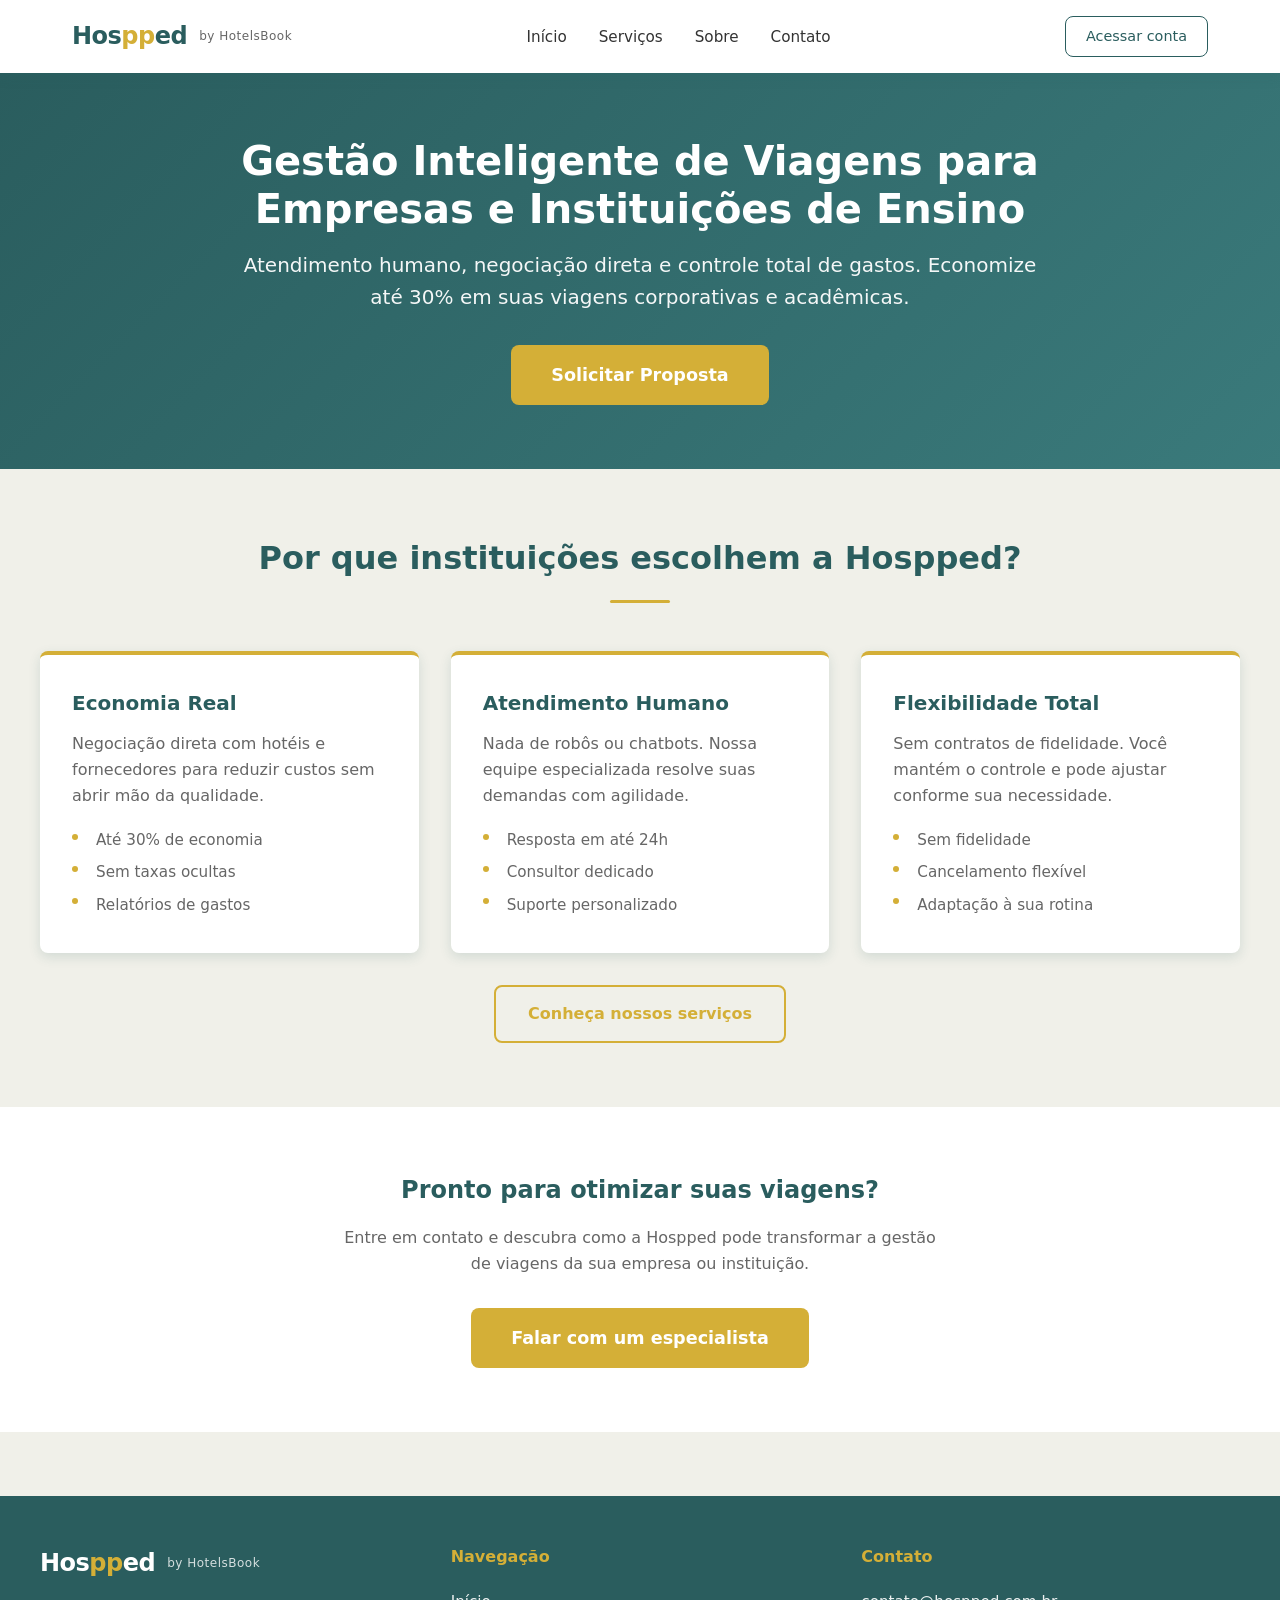
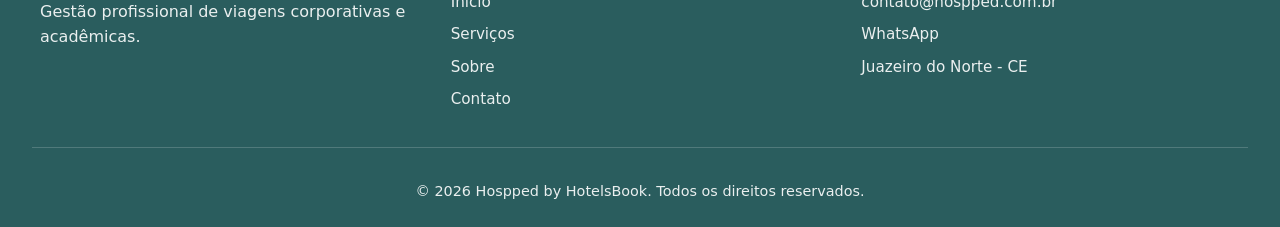
==== commit c37124fc: "1" ====
--- a/index.html
+++ b/index.html
@@ -43,7 +43,7 @@
   <!-- Diferenciais -->
   <section>
     <div class="section-container">
-      <h2 class="section-title">Por que escolher a Hospped?</h2>
+      <h2 class="section-title">Por que instituições escolhem a Hospped?</h2>
       <div class="diferenciais-grid">
         <div class="card">
           <div class="card-icon"></div>
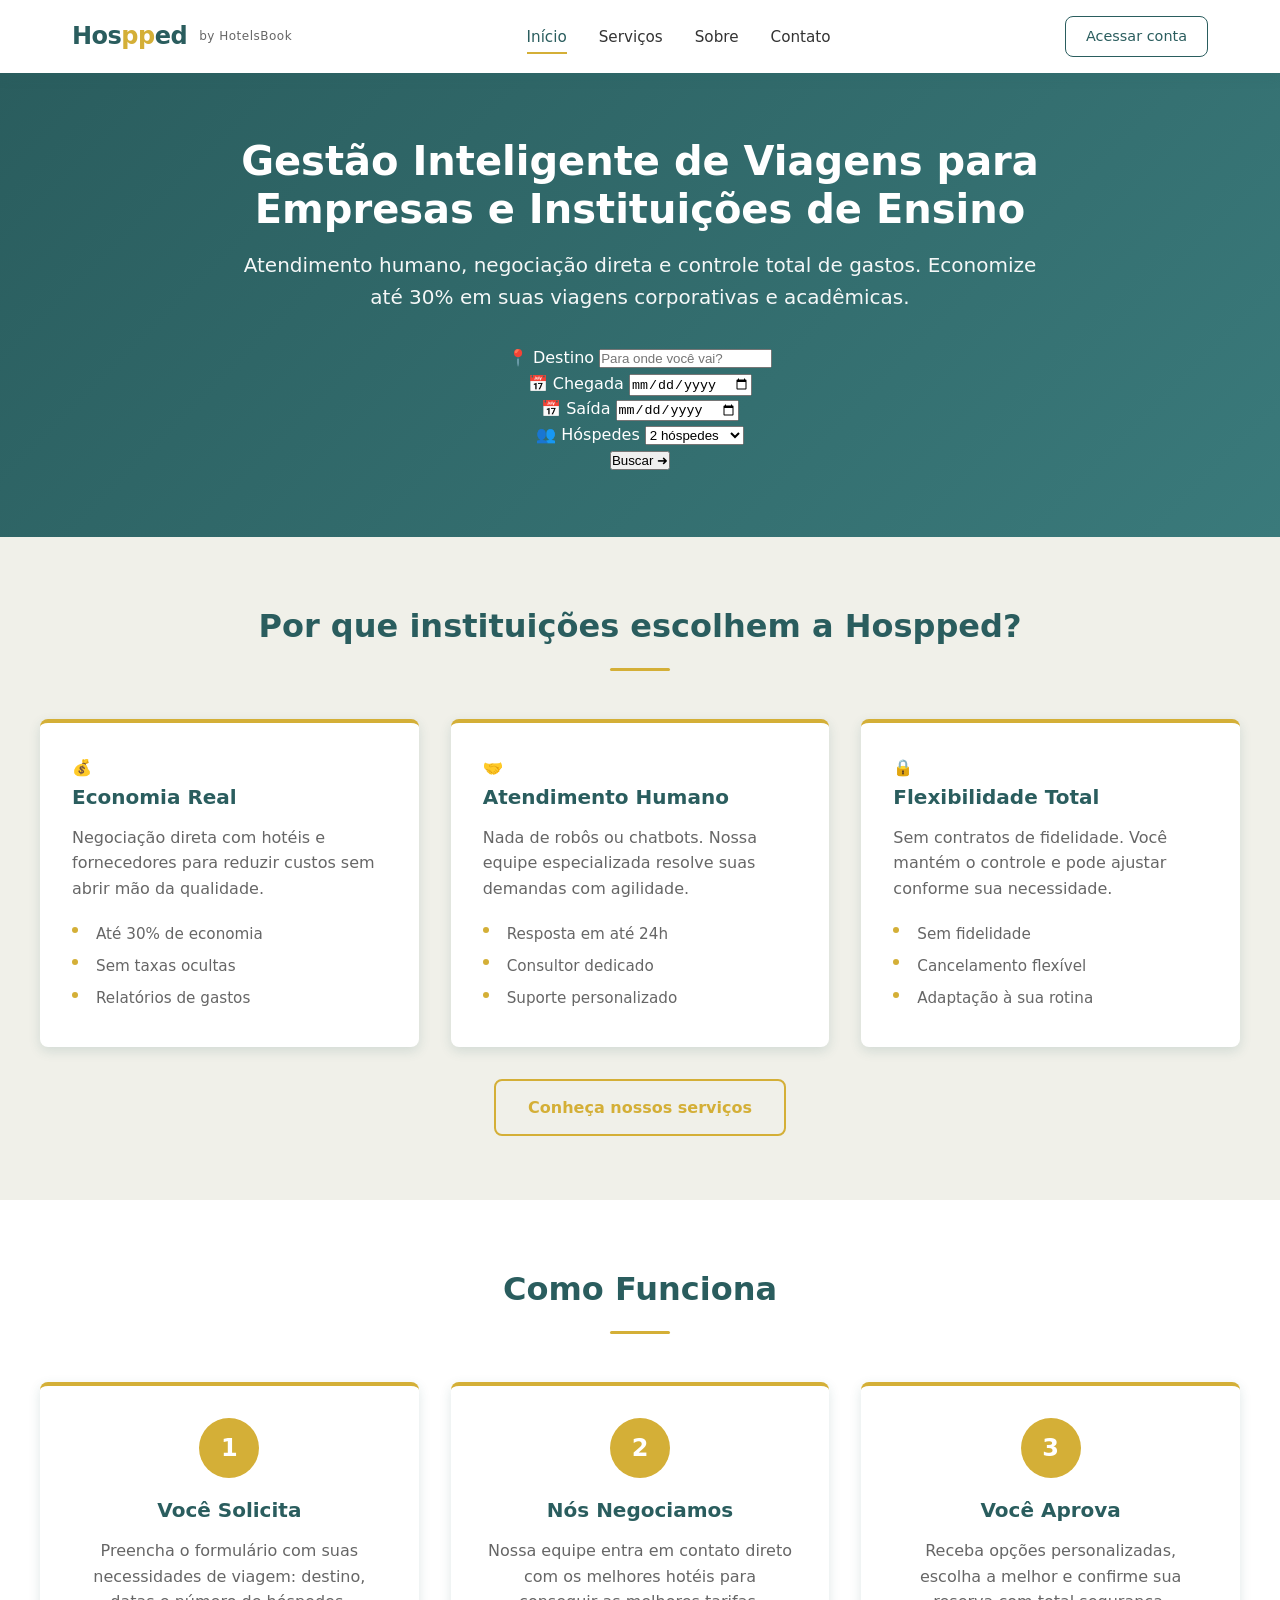
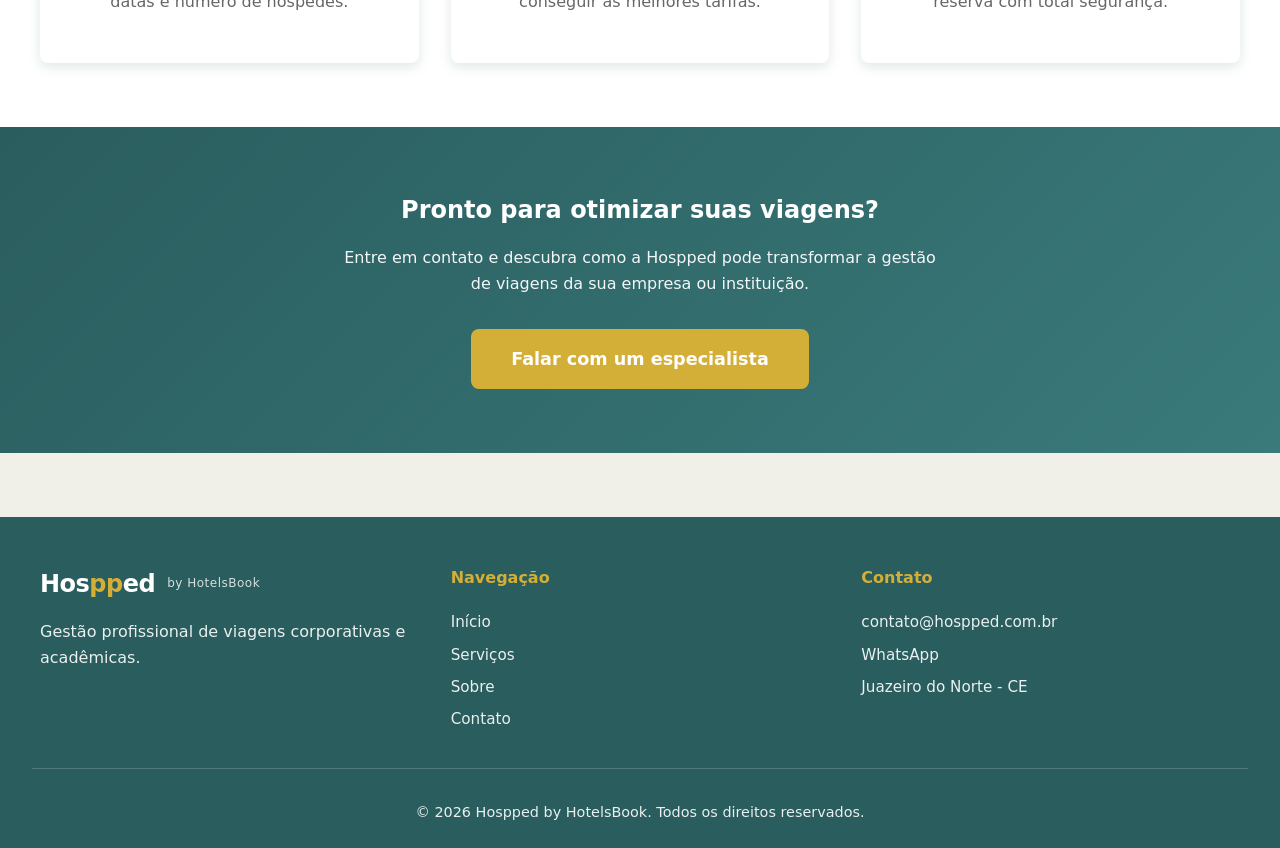
==== commit ee368ba9: "." ====
--- a/index.html
+++ b/index.html
@@ -17,26 +17,78 @@
         <span class="logo-text">Hos<span class="pp-highlight">pp</span>ed</span>
         <span class="logo-tagline">by HotelsBook</span>
       </a>
-      <button class="mobile-menu-btn" aria-label="Abrir menu" aria-expanded="false">☰</button>
+      <button class="mobile-menu-btn" aria-label="Abrir menu" aria-expanded="false">&#9776;</button>
       <nav>
-  <ul>
-    <li><a href="index.html">Início</a></li>
-    <li><a href="servicos.html">Serviços</a></li>
-    <li><a href="sobre.html">Sobre</a></li>
-    <li><a href="contato.html">Contato</a></li>
-  </ul>
-</nav>
-<div class="user-actions">
-  <a href="#" class="btn-login" data-auth-trigger>Acessar conta</a>
-</div>
+        <ul>
+          <li><a href="index.html" class="active">Início</a></li>
+          <li><a href="servicos.html">Serviços</a></li>
+          <li><a href="sobre.html">Sobre</a></li>
+          <li><a href="contato.html">Contato</a></li>
+        </ul>
+      </nav>
+      <div class="user-actions">
+        <a href="#" class="btn-login" data-auth-trigger>Acessar conta</a>
+      </div>
+    </div>
   </header>
 
-  <!-- Hero -->
-  <section class="hero">
+  <!-- Hero com Search Box -->
+  <section class="hero hero-with-search">
+    <!-- Imagem de fundo -->
+    <div class="hero-background" style="background-image: url('https://images.unsplash.com/photo-1486406146926-c627a92ad1ab?ixlib=rb-4.0.3&auto=format&fit=crop&w=2070&q=80');"></div>
+    <div class="hero-overlay"></div>
+    
     <div class="hero-content">
       <h1>Gestão Inteligente de Viagens para Empresas e Instituições de Ensino</h1>
       <p>Atendimento humano, negociação direta e controle total de gastos. Economize até 30% em suas viagens corporativas e acadêmicas.</p>
-      <a href="contato.html" class="btn btn-large">Solicitar Proposta</a>
+    </div>
+
+    <!-- Search Box estilo OTA -->
+    <div class="search-box-container">
+      <form class="search-box" id="quickSearchForm" action="contato.html" method="GET">
+        <div class="search-field">
+          <label for="searchDestination">
+            <span class="search-label-icon">&#128205;</span>
+            <span class="search-label-text">Destino</span>
+          </label>
+          <input type="text" id="searchDestination" name="destination" placeholder="Para onde você vai?" class="search-input" required>
+        </div>
+        
+        <div class="search-field">
+          <label for="searchCheckIn">
+            <span class="search-label-icon">&#128197;</span>
+            <span class="search-label-text">Chegada</span>
+          </label>
+          <input type="date" id="searchCheckIn" name="checkIn" class="search-input" required>
+        </div>
+        
+        <div class="search-field">
+          <label for="searchCheckOut">
+            <span class="search-label-icon">&#128197;</span>
+            <span class="search-label-text">Saída</span>
+          </label>
+          <input type="date" id="searchCheckOut" name="checkOut" class="search-input" required>
+        </div>
+        
+        <div class="search-field">
+          <label for="searchGuests">
+            <span class="search-label-icon">&#128101;</span>
+            <span class="search-label-text">Hóspedes</span>
+          </label>
+          <select id="searchGuests" name="guests" class="search-input">
+            <option value="1">1 hóspede</option>
+            <option value="2" selected>2 hóspedes</option>
+            <option value="3">3 hóspedes</option>
+            <option value="4">4 hóspedes</option>
+            <option value="5+">5+ hóspedes</option>
+          </select>
+        </div>
+        
+        <button type="submit" class="search-button">
+          <span>Buscar</span>
+          <span class="search-button-icon">&#10140;</span>
+        </button>
+      </form>
     </div>
   </section>
 
@@ -46,7 +98,7 @@
       <h2 class="section-title">Por que instituições escolhem a Hospped?</h2>
       <div class="diferenciais-grid">
         <div class="card">
-          <div class="card-icon"></div>
+          <div class="card-icon">&#128176;</div>
           <h3>Economia Real</h3>
           <p>Negociação direta com hotéis e fornecedores para reduzir custos sem abrir mão da qualidade.</p>
           <ul>
@@ -56,7 +108,7 @@
           </ul>
         </div>
         <div class="card">
-          <div class="card-icon"></div>
+          <div class="card-icon">&#129309;</div>
           <h3>Atendimento Humano</h3>
           <p>Nada de robôs ou chatbots. Nossa equipe especializada resolve suas demandas com agilidade.</p>
           <ul>
@@ -66,7 +118,7 @@
           </ul>
         </div>
         <div class="card">
-          <div class="card-icon"></div>
+          <div class="card-icon">&#128274;</div>
           <h3>Flexibilidade Total</h3>
           <p>Sem contratos de fidelidade. Você mantém o controle e pode ajustar conforme sua necessidade.</p>
           <ul>
@@ -82,14 +134,38 @@
     </div>
   </section>
 
+  <!-- Como Funciona -->
+  <section style="background: var(--white);">
+    <div class="section-container">
+      <h2 class="section-title">Como Funciona</h2>
+      <div class="diferenciais-grid">
+        <div class="card text-center">
+          <div class="card-icon" style="background: var(--gold-soft); color: white; width: 60px; height: 60px; border-radius: 50%; display: flex; align-items: center; justify-content: center; margin: 0 auto 1rem; font-size: 1.5rem; font-weight: bold;">1</div>
+          <h3>Você Solicita</h3>
+          <p>Preencha o formulário com suas necessidades de viagem: destino, datas e número de hóspedes.</p>
+        </div>
+        <div class="card text-center">
+          <div class="card-icon" style="background: var(--gold-soft); color: white; width: 60px; height: 60px; border-radius: 50%; display: flex; align-items: center; justify-content: center; margin: 0 auto 1rem; font-size: 1.5rem; font-weight: bold;">2</div>
+          <h3>Nós Negociamos</h3>
+          <p>Nossa equipe entra em contato direto com os melhores hotéis para conseguir as melhores tarifas.</p>
+        </div>
+        <div class="card text-center">
+          <div class="card-icon" style="background: var(--gold-soft); color: white; width: 60px; height: 60px; border-radius: 50%; display: flex; align-items: center; justify-content: center; margin: 0 auto 1rem; font-size: 1.5rem; font-weight: bold;">3</div>
+          <h3>Você Aprova</h3>
+          <p>Receba opções personalizadas, escolha a melhor e confirme sua reserva com total segurança.</p>
+        </div>
+      </div>
+    </div>
+  </section>
+
   <!-- CTA Final -->
-  <section style="background: var(--white);">
+  <section style="background: linear-gradient(135deg, var(--jade-deep) 0%, var(--jade-light) 100%); color: white; padding: 4rem 2rem;">
     <div class="section-container text-center">
-      <h2 style="color: var(--jade-deep); margin-bottom: 1rem;">Pronto para otimizar suas viagens?</h2>
-      <p style="color: var(--gray-medium); margin-bottom: 2rem; max-width: 600px; margin-left: auto; margin-right: auto;">
+      <h2 style="color: white; margin-bottom: 1rem;">Pronto para otimizar suas viagens?</h2>
+      <p style="opacity: 0.95; margin-bottom: 2rem; max-width: 600px; margin-left: auto; margin-right: auto;">
         Entre em contato e descubra como a Hospped pode transformar a gestão de viagens da sua empresa ou instituição.
       </p>
-      <a href="contato.html" class="btn btn-large">Falar com um especialista</a>
+      <a href="contato.html" class="btn btn-large" style="background: var(--gold-soft); color: white;">Falar com um especialista</a>
     </div>
   </section>
 
@@ -113,7 +189,7 @@
       <div class="footer-links">
         <h4>Contato</h4>
         <a href="mailto:contato@hospped.com.br">contato@hospped.com.br</a>
-        <a href="https://wa.me/5588999999999" target="_blank">WhatsApp</a>
+        <a href="https://wa.me/5588999999999" target="_blank" rel="noopener">WhatsApp</a>
         <a href="#">Juazeiro do Norte - CE</a>
       </div>
     </div>
@@ -122,6 +198,82 @@
     </div>
   </footer>
 
+  <!-- Modal de Autenticação -->
+  <div class="modal-overlay" id="authModal" role="dialog" aria-modal="true" aria-labelledby="modalTitle">
+    <div class="modal">
+      <div class="modal-header">
+        <h3 id="modalTitle">Acesso à Conta</h3>
+        <button type="button" class="modal-close" aria-label="Fechar">&times;</button>
+      </div>
+      
+      <div class="modal-body">
+        <form id="loginForm">
+          <div class="form-group">
+            <label for="loginEmail" class="required">E-mail</label>
+            <input type="email" id="loginEmail" class="form-control" required>
+          </div>
+          <div class="form-group">
+            <label for="loginPassword" class="required">Senha</label>
+            <input type="password" id="loginPassword" class="form-control" required>
+          </div>
+          <span class="form-error">Mensagem de erro</span>
+          <button type="submit" class="btn btn-large" style="width: 100%;">Entrar</button>
+          <p class="text-center mt-1">
+            <button type="button" id="toggleToRegister" class="modal-toggle">Criar nova conta</button>
+          </p>
+        </form>
+        
+        <form id="registerForm" class="hidden">
+          <div class="form-group">
+            <label for="registerName" class="required">Nome Completo</label>
+            <input type="text" id="registerName" class="form-control" required>
+          </div>
+          <div class="form-group">
+            <label for="registerEmail" class="required">E-mail Corporativo</label>
+            <input type="email" id="registerEmail" class="form-control" required>
+          </div>
+          <div class="form-group">
+            <label for="registerCompany">Empresa / Instituição</label>
+            <input type="text" id="registerCompany" class="form-control">
+          </div>
+          <div class="form-group">
+            <label for="registerPassword" class="required">Senha</label>
+            <input type="password" id="registerPassword" class="form-control" required minlength="8">
+            <span class="form-note">Mínimo de 8 caracteres</span>
+          </div>
+          <span class="form-error">Mensagem de erro</span>
+          <button type="submit" class="btn btn-large" style="width: 100%;">Criar Conta</button>
+          <p class="text-center mt-1">
+            <button type="button" id="toggleToLogin" class="modal-toggle">Já tenho uma conta</button>
+          </p>
+        </form>
+      </div>
+      
+      <div class="modal-footer">
+        <p style="font-size: 0.85rem; color: var(--gray-medium);">
+          Ao criar uma conta, você concorda com nossos <a href="#" style="color: var(--jade-deep);">Termos de Uso</a> e <a href="#" style="color: var(--jade-deep);">Política de Privacidade</a>.
+        </p>
+      </div>
+    </div>
+  </div>
+
   <script src="assets/js/main.js"></script>
+  
+  <script>
+    // Script para pré-preencher o formulário de contato com os dados da busca
+    document.getElementById('quickSearchForm').addEventListener('submit', function(e) {
+      const formData = {
+        destination: document.getElementById('searchDestination').value,
+        checkIn: document.getElementById('searchCheckIn').value,
+        checkOut: document.getElementById('searchCheckOut').value,
+        guests: document.getElementById('searchGuests').value
+      };
+      
+      // Salvar no localStorage para a página de contato usar
+      localStorage.setItem('hospped_quick_search', JSON.stringify(formData));
+      
+      // O form vai redirecionar para contato.html naturalmente
+    });
+  </script>
 </body>
 </html>
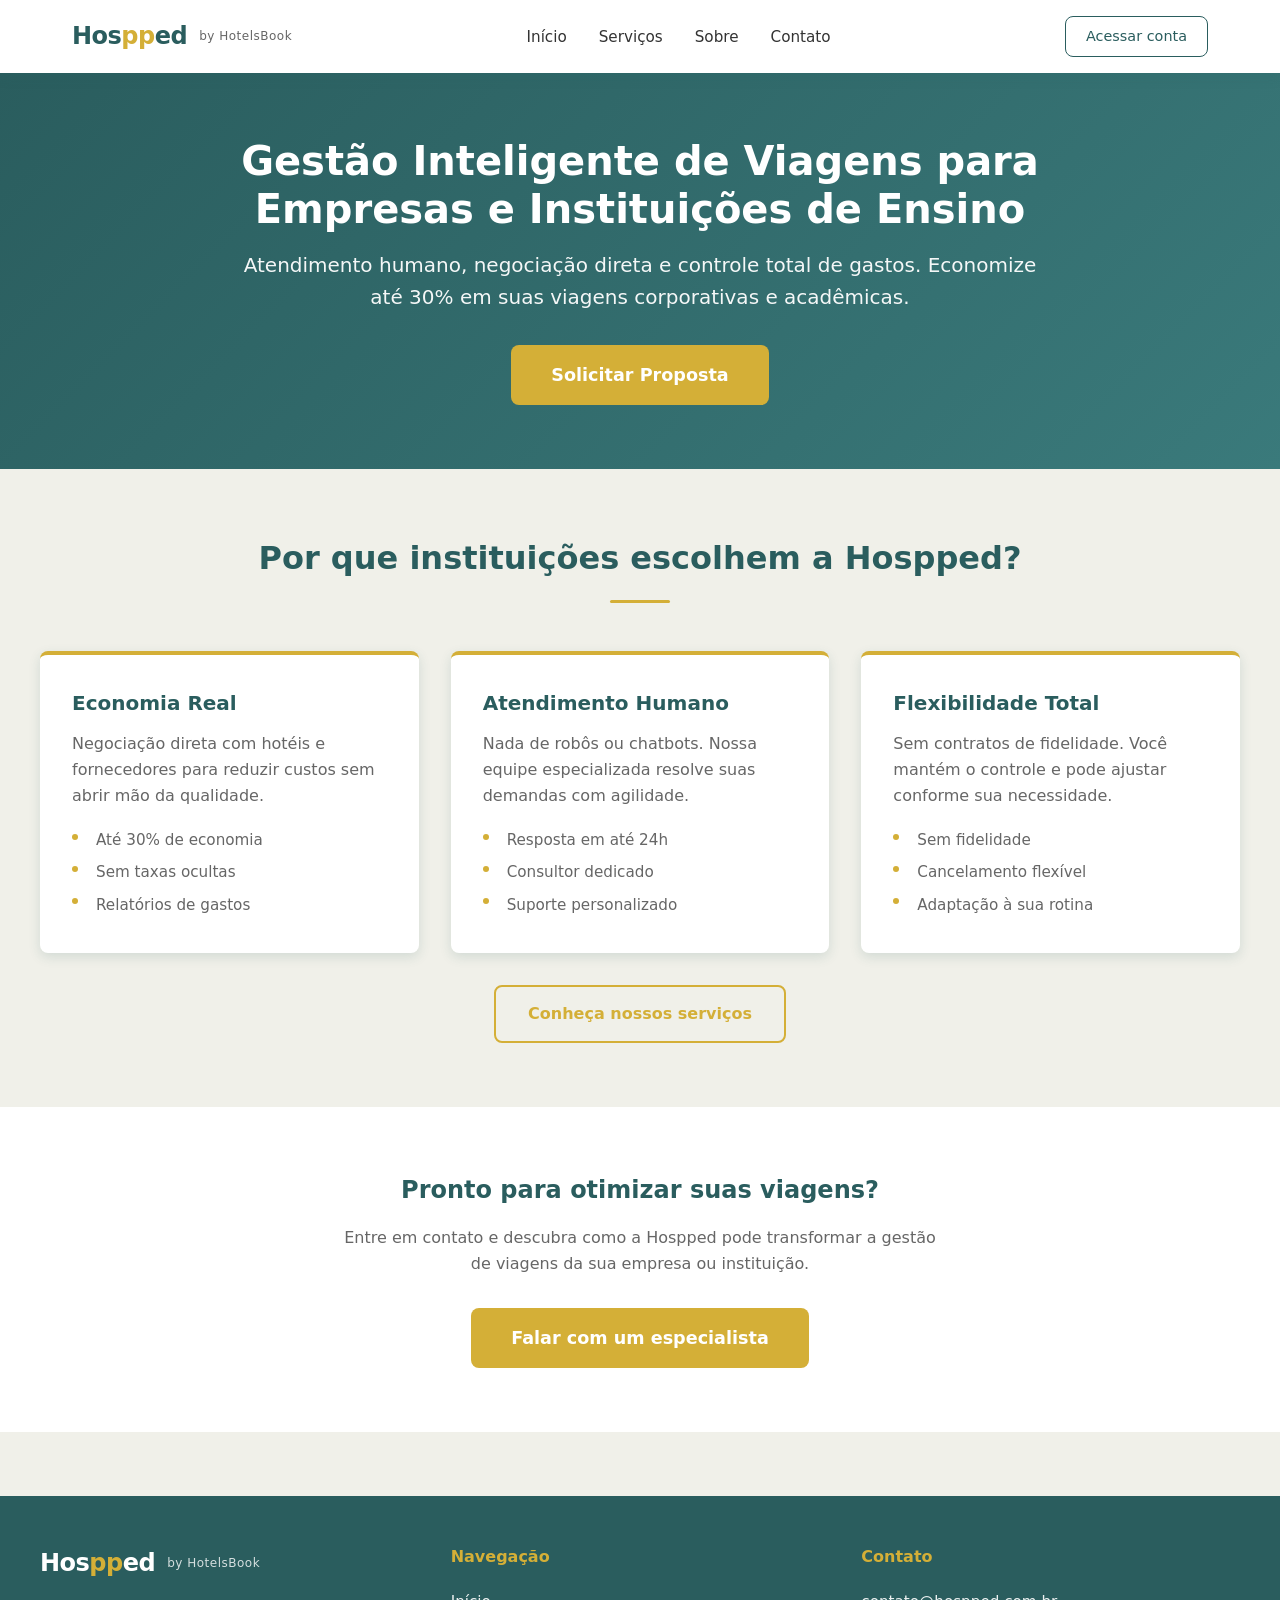
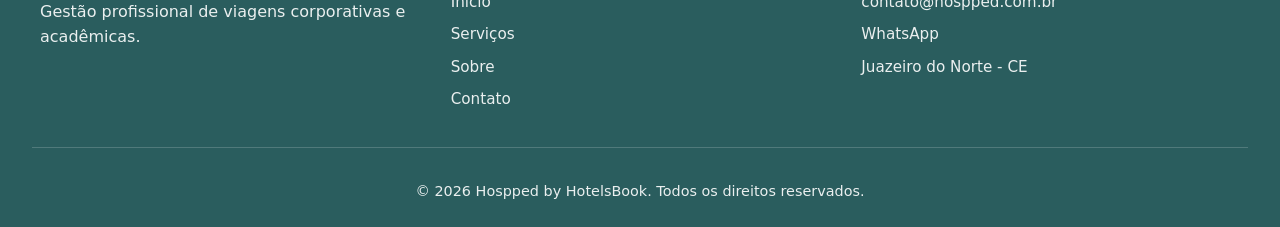
==== commit 1a57a5dd: "voltando 2" ====
--- a/index.html
+++ b/index.html
@@ -17,78 +17,26 @@
         <span class="logo-text">Hos<span class="pp-highlight">pp</span>ed</span>
         <span class="logo-tagline">by HotelsBook</span>
       </a>
-      <button class="mobile-menu-btn" aria-label="Abrir menu" aria-expanded="false">&#9776;</button>
+      <button class="mobile-menu-btn" aria-label="Abrir menu" aria-expanded="false">☰</button>
       <nav>
-        <ul>
-          <li><a href="index.html" class="active">Início</a></li>
-          <li><a href="servicos.html">Serviços</a></li>
-          <li><a href="sobre.html">Sobre</a></li>
-          <li><a href="contato.html">Contato</a></li>
-        </ul>
-      </nav>
-      <div class="user-actions">
-        <a href="#" class="btn-login" data-auth-trigger>Acessar conta</a>
-      </div>
-    </div>
+  <ul>
+    <li><a href="index.html">Início</a></li>
+    <li><a href="servicos.html">Serviços</a></li>
+    <li><a href="sobre.html">Sobre</a></li>
+    <li><a href="contato.html">Contato</a></li>
+  </ul>
+</nav>
+<div class="user-actions">
+  <a href="#" class="btn-login" data-auth-trigger>Acessar conta</a>
+</div>
   </header>
 
-  <!-- Hero com Search Box -->
-  <section class="hero hero-with-search">
-    <!-- Imagem de fundo -->
-    <div class="hero-background" style="background-image: url('https://images.unsplash.com/photo-1486406146926-c627a92ad1ab?ixlib=rb-4.0.3&auto=format&fit=crop&w=2070&q=80');"></div>
-    <div class="hero-overlay"></div>
-    
+  <!-- Hero -->
+  <section class="hero">
     <div class="hero-content">
       <h1>Gestão Inteligente de Viagens para Empresas e Instituições de Ensino</h1>
       <p>Atendimento humano, negociação direta e controle total de gastos. Economize até 30% em suas viagens corporativas e acadêmicas.</p>
-    </div>
-
-    <!-- Search Box estilo OTA -->
-    <div class="search-box-container">
-      <form class="search-box" id="quickSearchForm" action="contato.html" method="GET">
-        <div class="search-field">
-          <label for="searchDestination">
-            <span class="search-label-icon">&#128205;</span>
-            <span class="search-label-text">Destino</span>
-          </label>
-          <input type="text" id="searchDestination" name="destination" placeholder="Para onde você vai?" class="search-input" required>
-        </div>
-        
-        <div class="search-field">
-          <label for="searchCheckIn">
-            <span class="search-label-icon">&#128197;</span>
-            <span class="search-label-text">Chegada</span>
-          </label>
-          <input type="date" id="searchCheckIn" name="checkIn" class="search-input" required>
-        </div>
-        
-        <div class="search-field">
-          <label for="searchCheckOut">
-            <span class="search-label-icon">&#128197;</span>
-            <span class="search-label-text">Saída</span>
-          </label>
-          <input type="date" id="searchCheckOut" name="checkOut" class="search-input" required>
-        </div>
-        
-        <div class="search-field">
-          <label for="searchGuests">
-            <span class="search-label-icon">&#128101;</span>
-            <span class="search-label-text">Hóspedes</span>
-          </label>
-          <select id="searchGuests" name="guests" class="search-input">
-            <option value="1">1 hóspede</option>
-            <option value="2" selected>2 hóspedes</option>
-            <option value="3">3 hóspedes</option>
-            <option value="4">4 hóspedes</option>
-            <option value="5+">5+ hóspedes</option>
-          </select>
-        </div>
-        
-        <button type="submit" class="search-button">
-          <span>Buscar</span>
-          <span class="search-button-icon">&#10140;</span>
-        </button>
-      </form>
+      <a href="contato.html" class="btn btn-large">Solicitar Proposta</a>
     </div>
   </section>
 
@@ -98,7 +46,7 @@
       <h2 class="section-title">Por que instituições escolhem a Hospped?</h2>
       <div class="diferenciais-grid">
         <div class="card">
-          <div class="card-icon">&#128176;</div>
+          <div class="card-icon"></div>
           <h3>Economia Real</h3>
           <p>Negociação direta com hotéis e fornecedores para reduzir custos sem abrir mão da qualidade.</p>
           <ul>
@@ -108,7 +56,7 @@
           </ul>
         </div>
         <div class="card">
-          <div class="card-icon">&#129309;</div>
+          <div class="card-icon"></div>
           <h3>Atendimento Humano</h3>
           <p>Nada de robôs ou chatbots. Nossa equipe especializada resolve suas demandas com agilidade.</p>
           <ul>
@@ -118,7 +66,7 @@
           </ul>
         </div>
         <div class="card">
-          <div class="card-icon">&#128274;</div>
+          <div class="card-icon"></div>
           <h3>Flexibilidade Total</h3>
           <p>Sem contratos de fidelidade. Você mantém o controle e pode ajustar conforme sua necessidade.</p>
           <ul>
@@ -134,38 +82,14 @@
     </div>
   </section>
 
-  <!-- Como Funciona -->
+  <!-- CTA Final -->
   <section style="background: var(--white);">
-    <div class="section-container">
-      <h2 class="section-title">Como Funciona</h2>
-      <div class="diferenciais-grid">
-        <div class="card text-center">
-          <div class="card-icon" style="background: var(--gold-soft); color: white; width: 60px; height: 60px; border-radius: 50%; display: flex; align-items: center; justify-content: center; margin: 0 auto 1rem; font-size: 1.5rem; font-weight: bold;">1</div>
-          <h3>Você Solicita</h3>
-          <p>Preencha o formulário com suas necessidades de viagem: destino, datas e número de hóspedes.</p>
-        </div>
-        <div class="card text-center">
-          <div class="card-icon" style="background: var(--gold-soft); color: white; width: 60px; height: 60px; border-radius: 50%; display: flex; align-items: center; justify-content: center; margin: 0 auto 1rem; font-size: 1.5rem; font-weight: bold;">2</div>
-          <h3>Nós Negociamos</h3>
-          <p>Nossa equipe entra em contato direto com os melhores hotéis para conseguir as melhores tarifas.</p>
-        </div>
-        <div class="card text-center">
-          <div class="card-icon" style="background: var(--gold-soft); color: white; width: 60px; height: 60px; border-radius: 50%; display: flex; align-items: center; justify-content: center; margin: 0 auto 1rem; font-size: 1.5rem; font-weight: bold;">3</div>
-          <h3>Você Aprova</h3>
-          <p>Receba opções personalizadas, escolha a melhor e confirme sua reserva com total segurança.</p>
-        </div>
-      </div>
-    </div>
-  </section>
-
-  <!-- CTA Final -->
-  <section style="background: linear-gradient(135deg, var(--jade-deep) 0%, var(--jade-light) 100%); color: white; padding: 4rem 2rem;">
     <div class="section-container text-center">
-      <h2 style="color: white; margin-bottom: 1rem;">Pronto para otimizar suas viagens?</h2>
-      <p style="opacity: 0.95; margin-bottom: 2rem; max-width: 600px; margin-left: auto; margin-right: auto;">
+      <h2 style="color: var(--jade-deep); margin-bottom: 1rem;">Pronto para otimizar suas viagens?</h2>
+      <p style="color: var(--gray-medium); margin-bottom: 2rem; max-width: 600px; margin-left: auto; margin-right: auto;">
         Entre em contato e descubra como a Hospped pode transformar a gestão de viagens da sua empresa ou instituição.
       </p>
-      <a href="contato.html" class="btn btn-large" style="background: var(--gold-soft); color: white;">Falar com um especialista</a>
+      <a href="contato.html" class="btn btn-large">Falar com um especialista</a>
     </div>
   </section>
 
@@ -189,7 +113,7 @@
       <div class="footer-links">
         <h4>Contato</h4>
         <a href="mailto:contato@hospped.com.br">contato@hospped.com.br</a>
-        <a href="https://wa.me/5588999999999" target="_blank" rel="noopener">WhatsApp</a>
+        <a href="https://wa.me/5588999999999" target="_blank">WhatsApp</a>
         <a href="#">Juazeiro do Norte - CE</a>
       </div>
     </div>
@@ -198,82 +122,6 @@
     </div>
   </footer>
 
-  <!-- Modal de Autenticação -->
-  <div class="modal-overlay" id="authModal" role="dialog" aria-modal="true" aria-labelledby="modalTitle">
-    <div class="modal">
-      <div class="modal-header">
-        <h3 id="modalTitle">Acesso à Conta</h3>
-        <button type="button" class="modal-close" aria-label="Fechar">&times;</button>
-      </div>
-      
-      <div class="modal-body">
-        <form id="loginForm">
-          <div class="form-group">
-            <label for="loginEmail" class="required">E-mail</label>
-            <input type="email" id="loginEmail" class="form-control" required>
-          </div>
-          <div class="form-group">
-            <label for="loginPassword" class="required">Senha</label>
-            <input type="password" id="loginPassword" class="form-control" required>
-          </div>
-          <span class="form-error">Mensagem de erro</span>
-          <button type="submit" class="btn btn-large" style="width: 100%;">Entrar</button>
-          <p class="text-center mt-1">
-            <button type="button" id="toggleToRegister" class="modal-toggle">Criar nova conta</button>
-          </p>
-        </form>
-        
-        <form id="registerForm" class="hidden">
-          <div class="form-group">
-            <label for="registerName" class="required">Nome Completo</label>
-            <input type="text" id="registerName" class="form-control" required>
-          </div>
-          <div class="form-group">
-            <label for="registerEmail" class="required">E-mail Corporativo</label>
-            <input type="email" id="registerEmail" class="form-control" required>
-          </div>
-          <div class="form-group">
-            <label for="registerCompany">Empresa / Instituição</label>
-            <input type="text" id="registerCompany" class="form-control">
-          </div>
-          <div class="form-group">
-            <label for="registerPassword" class="required">Senha</label>
-            <input type="password" id="registerPassword" class="form-control" required minlength="8">
-            <span class="form-note">Mínimo de 8 caracteres</span>
-          </div>
-          <span class="form-error">Mensagem de erro</span>
-          <button type="submit" class="btn btn-large" style="width: 100%;">Criar Conta</button>
-          <p class="text-center mt-1">
-            <button type="button" id="toggleToLogin" class="modal-toggle">Já tenho uma conta</button>
-          </p>
-        </form>
-      </div>
-      
-      <div class="modal-footer">
-        <p style="font-size: 0.85rem; color: var(--gray-medium);">
-          Ao criar uma conta, você concorda com nossos <a href="#" style="color: var(--jade-deep);">Termos de Uso</a> e <a href="#" style="color: var(--jade-deep);">Política de Privacidade</a>.
-        </p>
-      </div>
-    </div>
-  </div>
-
   <script src="assets/js/main.js"></script>
-  
-  <script>
-    // Script para pré-preencher o formulário de contato com os dados da busca
-    document.getElementById('quickSearchForm').addEventListener('submit', function(e) {
-      const formData = {
-        destination: document.getElementById('searchDestination').value,
-        checkIn: document.getElementById('searchCheckIn').value,
-        checkOut: document.getElementById('searchCheckOut').value,
-        guests: document.getElementById('searchGuests').value
-      };
-      
-      // Salvar no localStorage para a página de contato usar
-      localStorage.setItem('hospped_quick_search', JSON.stringify(formData));
-      
-      // O form vai redirecionar para contato.html naturalmente
-    });
-  </script>
 </body>
 </html>
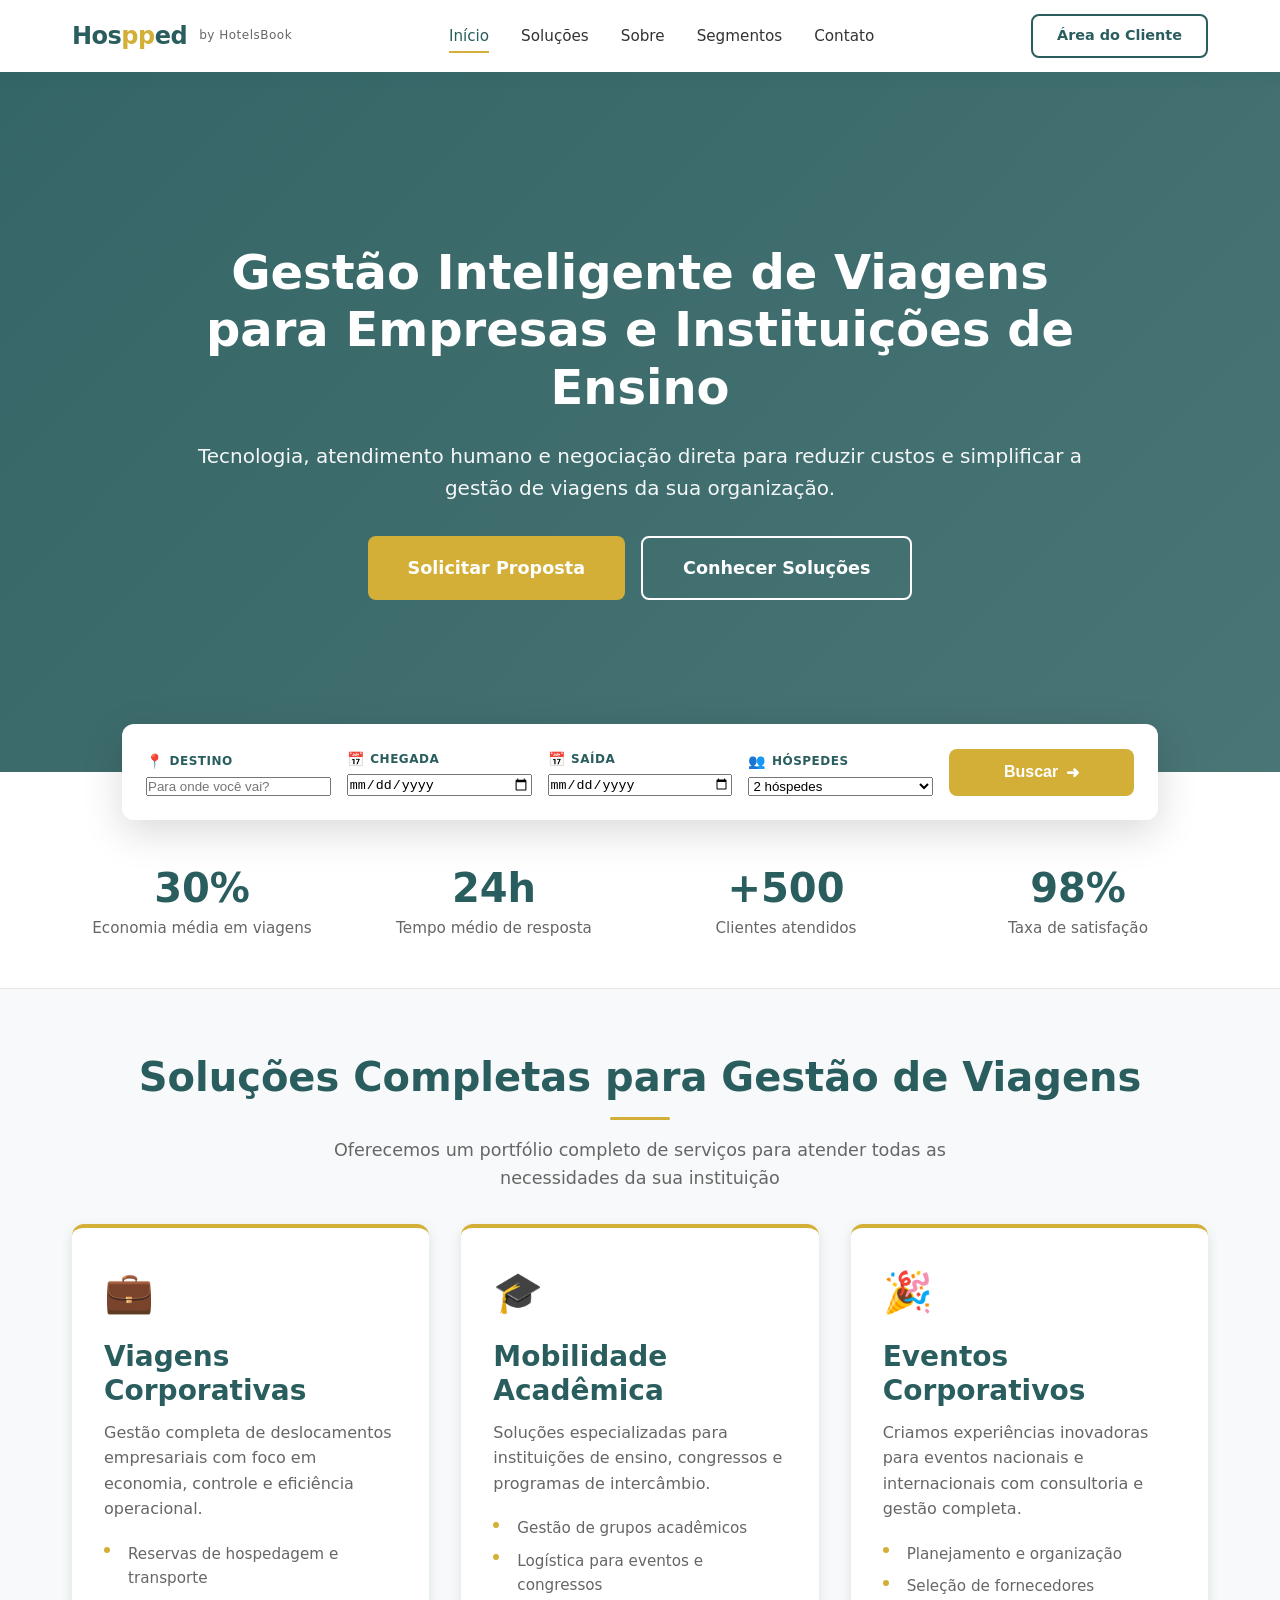
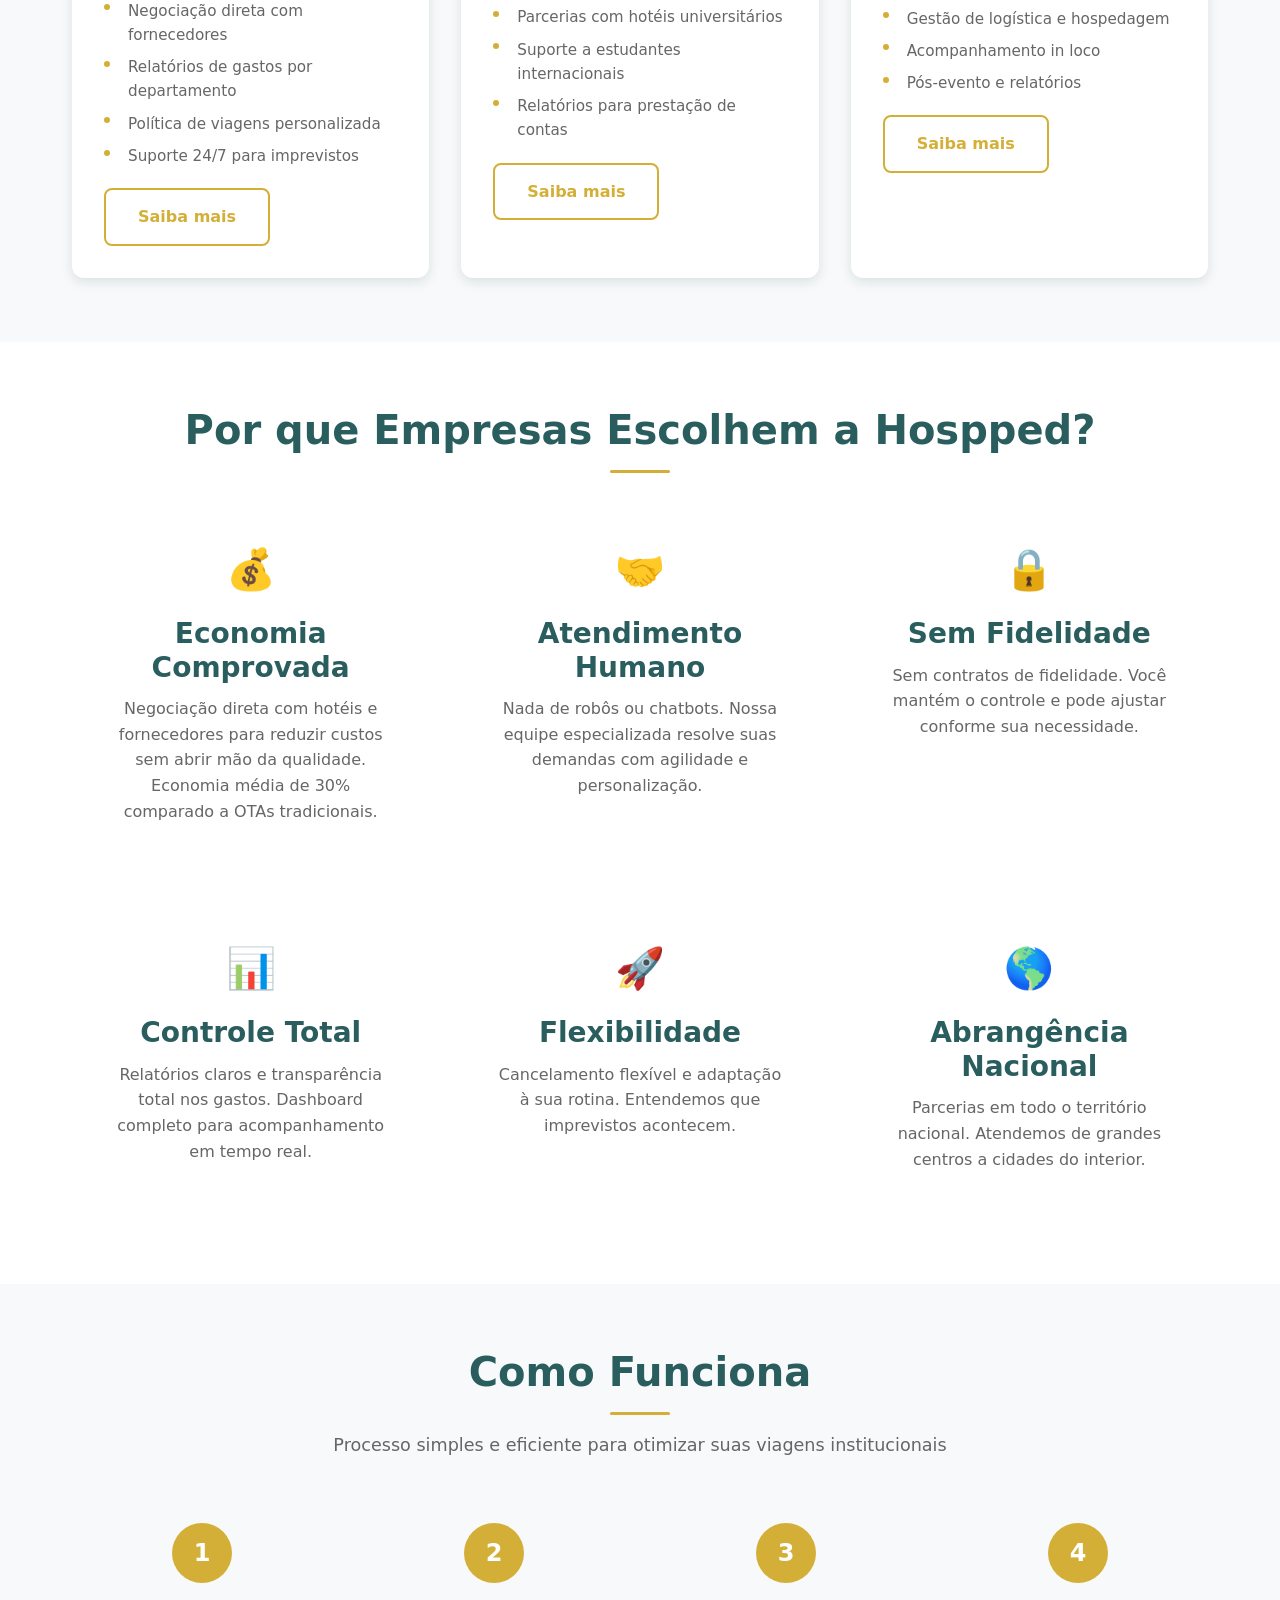
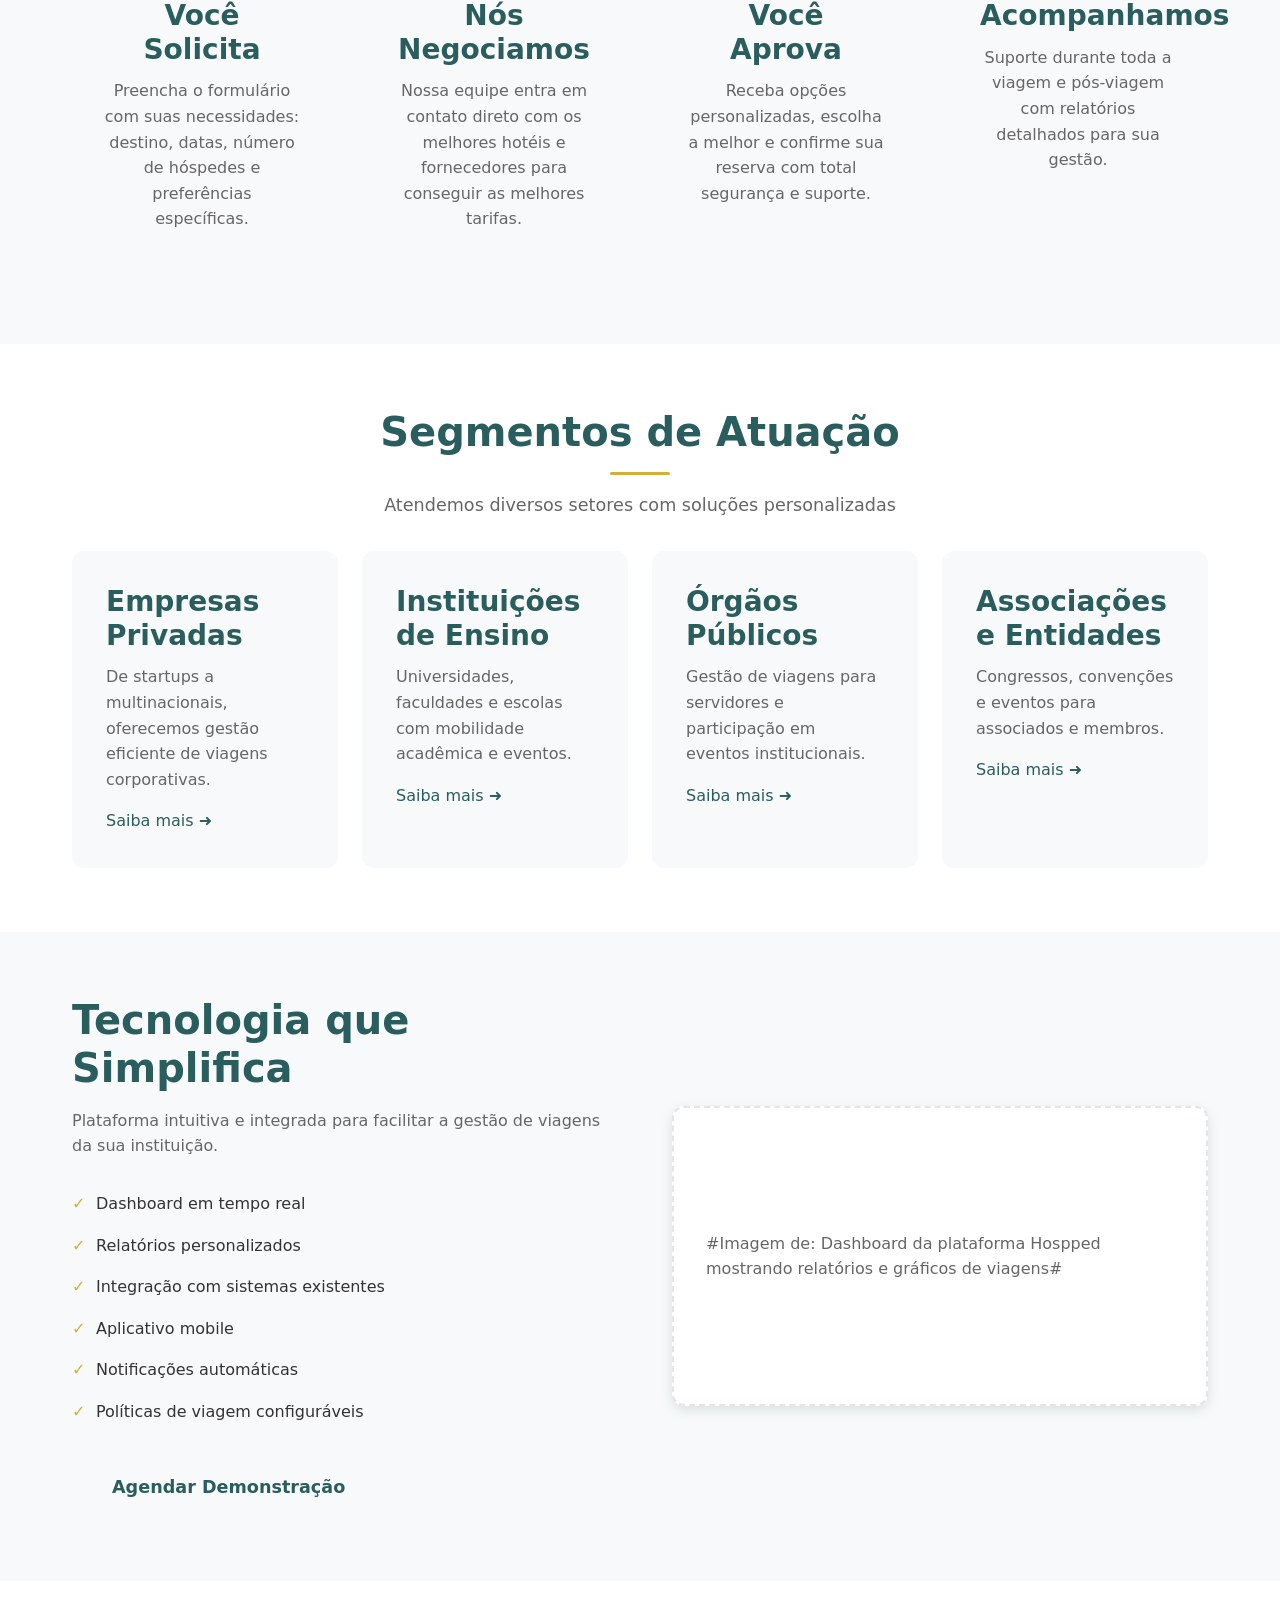
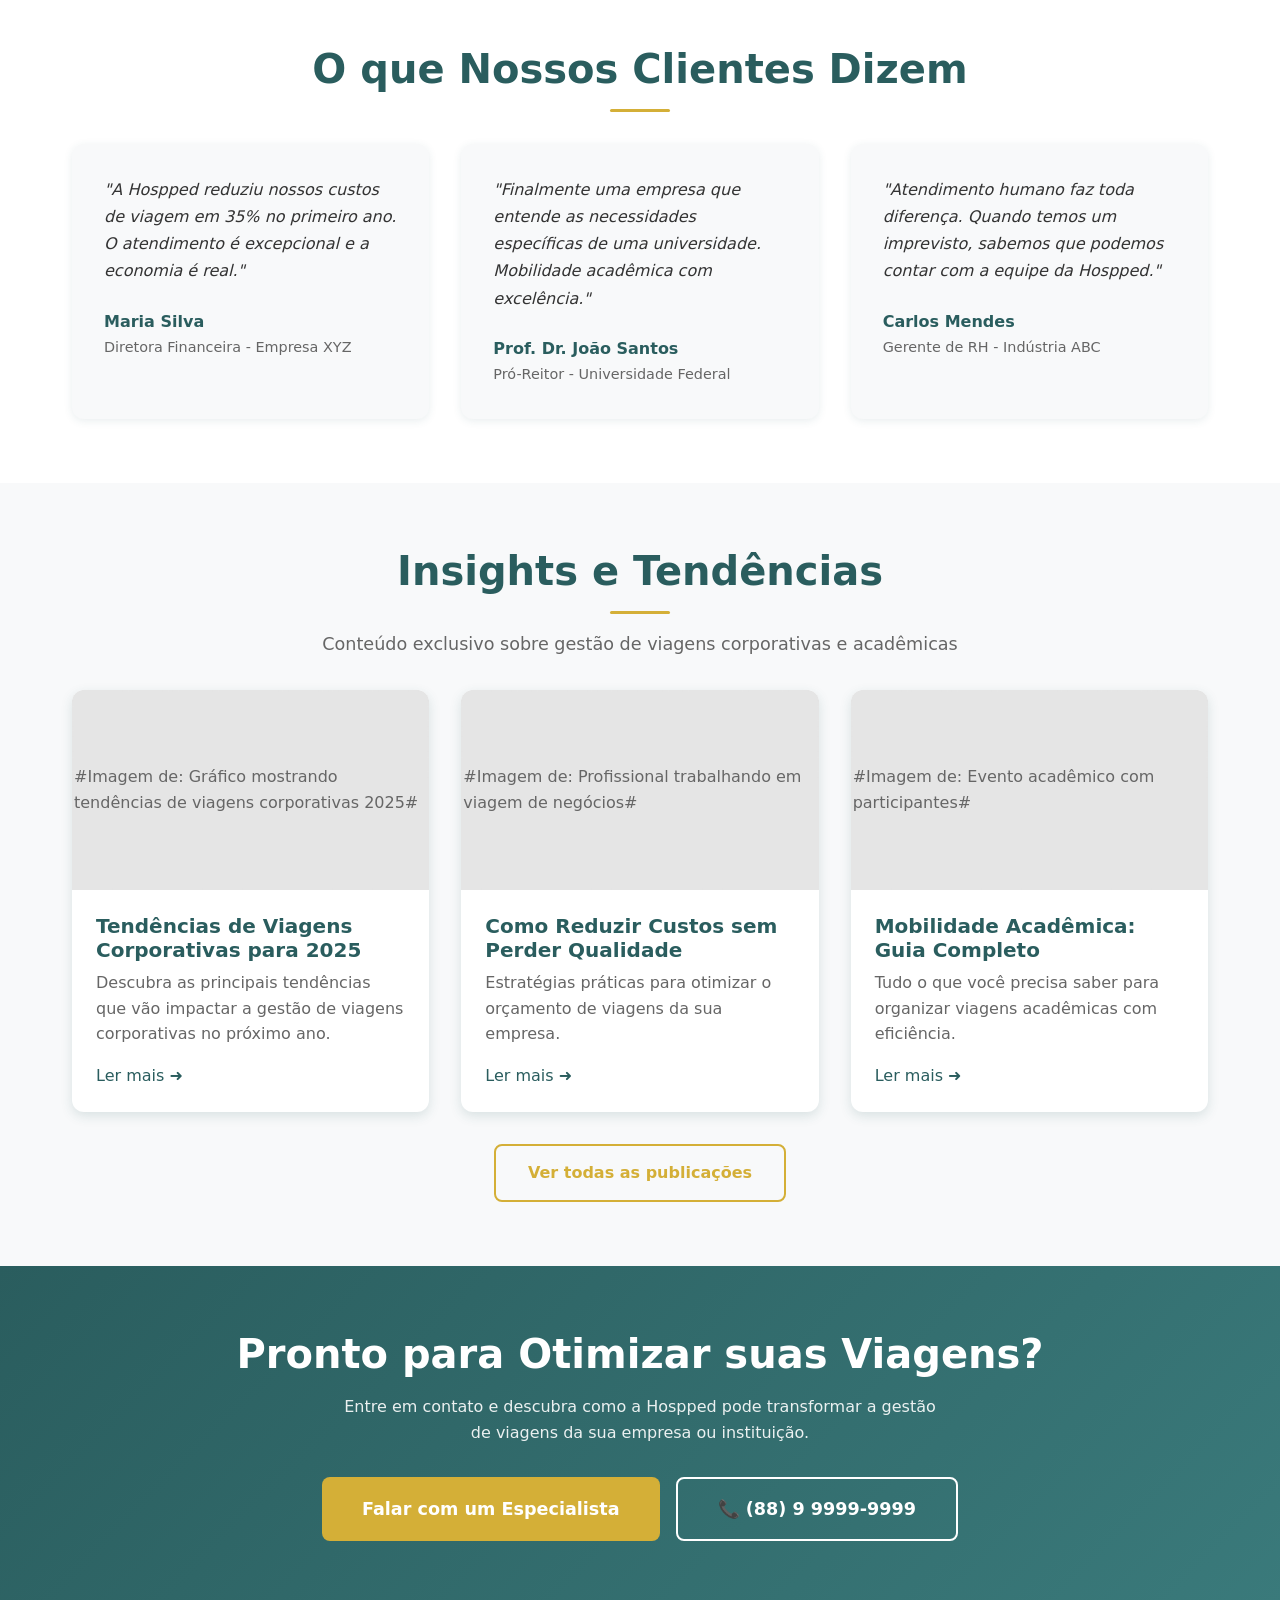
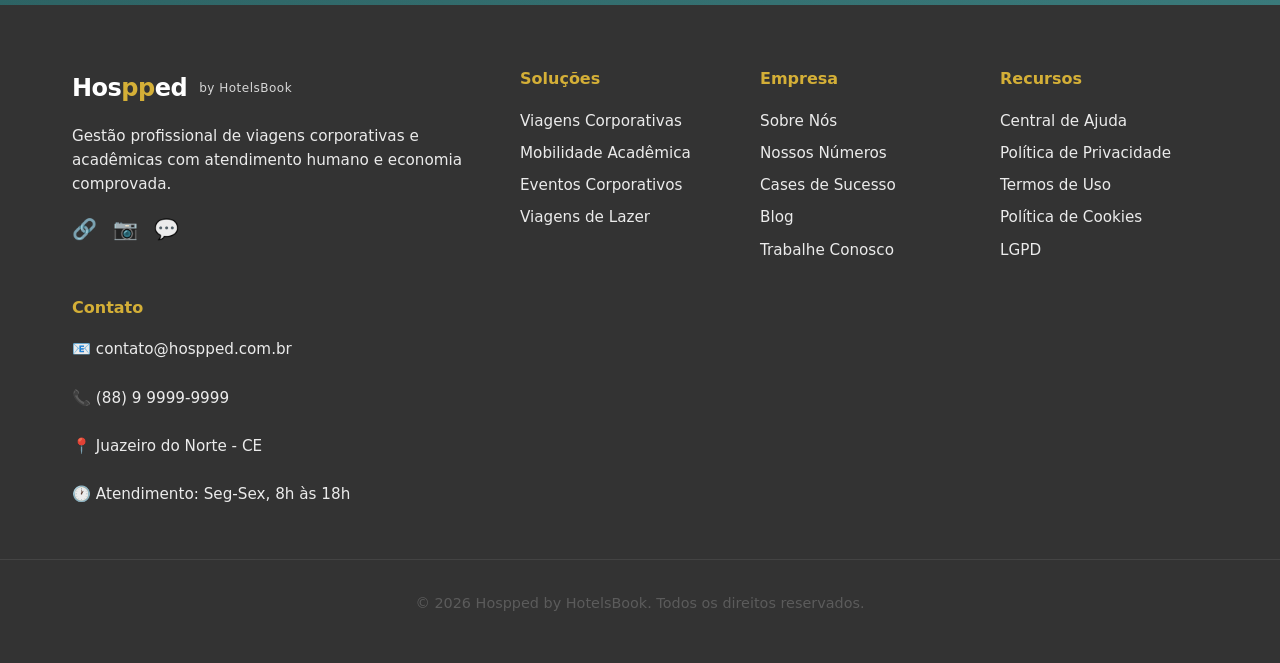
==== commit 4df111d3: "IC Versão" ====
--- a/index.html
+++ b/index.html
@@ -3,9 +3,9 @@
 <head>
   <meta charset="UTF-8">
   <meta name="viewport" content="width=device-width, initial-scale=1.0">
-  <meta name="description" content="Hospped: Gestão profissional de viagens corporativas e acadêmicas. Economia, controle e atendimento humano para sua instituição.">
+  <meta name="description" content="Hospped: Gestão inteligente de viagens corporativas e acadêmicas. Economia, controle e atendimento humano para sua instituição.">
   <meta name="keywords" content="gestão de viagens corporativas, mobilidade acadêmica, reservas corporativas, viagens institucionais">
-  <title>Hospped | Gestão de Viagens Corporativas e Acadêmicas</title>
+  <title>Hospped | Gestão Inteligente de Viagens Corporativas e Acadêmicas</title>
   <link rel="stylesheet" href="assets/css/style.css">
   <link rel="canonical" href="https://hotelsbook.github.io/hospped/">
 </head>
@@ -17,79 +17,382 @@
         <span class="logo-text">Hos<span class="pp-highlight">pp</span>ed</span>
         <span class="logo-tagline">by HotelsBook</span>
       </a>
-      <button class="mobile-menu-btn" aria-label="Abrir menu" aria-expanded="false">☰</button>
+      <button class="mobile-menu-btn" aria-label="Abrir menu" aria-expanded="false">&#9776;</button>
       <nav>
-  <ul>
-    <li><a href="index.html">Início</a></li>
-    <li><a href="servicos.html">Serviços</a></li>
-    <li><a href="sobre.html">Sobre</a></li>
-    <li><a href="contato.html">Contato</a></li>
-  </ul>
-</nav>
-<div class="user-actions">
-  <a href="#" class="btn-login" data-auth-trigger>Acessar conta</a>
-</div>
+        <ul>
+          <li><a href="index.html" class="active">Início</a></li>
+          <li><a href="servicos.html">Soluções</a></li>
+          <li><a href="sobre.html">Sobre</a></li>
+          <li><a href="segmentos.html">Segmentos</a></li>
+          <li><a href="contato.html">Contato</a></li>
+        </ul>
+      </nav>
+      <div class="user-actions">
+        <a href="#" class="btn-login" data-auth-trigger>Área do Cliente</a>
+      </div>
+    </div>
   </header>
 
-  <!-- Hero -->
-  <section class="hero">
+  <!-- Hero Section -->
+  <section class="hero hero-home">
+    <div class="hero-background" style="background-image: url('#Imagem de: Escritório corporativo moderno com profissionais em reunião de negócios#');"></div>
+    <div class="hero-overlay"></div>
     <div class="hero-content">
       <h1>Gestão Inteligente de Viagens para Empresas e Instituições de Ensino</h1>
-      <p>Atendimento humano, negociação direta e controle total de gastos. Economize até 30% em suas viagens corporativas e acadêmicas.</p>
-      <a href="contato.html" class="btn btn-large">Solicitar Proposta</a>
-    </div>
-  </section>
-
-  <!-- Diferenciais -->
-  <section>
-    <div class="section-container">
-      <h2 class="section-title">Por que instituições escolhem a Hospped?</h2>
-      <div class="diferenciais-grid">
-        <div class="card">
-          <div class="card-icon"></div>
-          <h3>Economia Real</h3>
-          <p>Negociação direta com hotéis e fornecedores para reduzir custos sem abrir mão da qualidade.</p>
-          <ul>
-            <li>Até 30% de economia</li>
-            <li>Sem taxas ocultas</li>
-            <li>Relatórios de gastos</li>
+      <p class="hero-subtitle">Tecnologia, atendimento humano e negociação direta para reduzir custos e simplificar a gestão de viagens da sua organização.</p>
+      <div class="hero-cta">
+        <a href="contato.html" class="btn btn-large btn-primary">Solicitar Proposta</a>
+        <a href="servicos.html" class="btn btn-large btn-outline-light">Conhecer Soluções</a>
+      </div>
+    </div>
+  </section>
+
+  <!-- Search Box (CTA Rápido) -->
+  <div class="search-box-container hero-search">
+    <form class="search-box" id="quickSearchForm" action="contato.html">
+      <div class="search-field">
+        <label for="searchDestination">
+          <span class="search-label-icon">&#128205;</span>
+          <span class="search-label-text">Destino</span>
+        </label>
+        <input type="text" id="searchDestination" name="destination" placeholder="Para onde você vai?" required>
+      </div>
+      <div class="search-field">
+        <label for="searchCheckIn">
+          <span class="search-label-icon">&#128197;</span>
+          <span class="search-label-text">Chegada</span>
+        </label>
+        <input type="date" id="searchCheckIn" name="checkIn" required>
+      </div>
+      <div class="search-field">
+        <label for="searchCheckOut">
+          <span class="search-label-icon">&#128197;</span>
+          <span class="search-label-text">Saída</span>
+        </label>
+        <input type="date" id="searchCheckOut" name="checkOut" required>
+      </div>
+      <div class="search-field">
+        <label for="searchGuests">
+          <span class="search-label-icon">&#128101;</span>
+          <span class="search-label-text">Hóspedes</span>
+        </label>
+        <select id="searchGuests" name="guests">
+          <option value="1">1 hóspede</option>
+          <option value="2" selected>2 hóspedes</option>
+          <option value="3">3 hóspedes</option>
+          <option value="4">4 hóspedes</option>
+          <option value="5+">5+ hóspedes</option>
+        </select>
+      </div>
+      <button type="submit" class="search-button">
+        <span>Buscar</span>
+        <span class="search-button-icon">&#10140;</span>
+      </button>
+    </form>
+  </div>
+
+  <!-- Números de Credibilidade -->
+  <section class="stats-section">
+    <div class="section-container">
+      <div class="stats-grid">
+        <div class="stat-item">
+          <div class="stat-number">30%</div>
+          <div class="stat-label">Economia média em viagens</div>
+        </div>
+        <div class="stat-item">
+          <div class="stat-number">24h</div>
+          <div class="stat-label">Tempo médio de resposta</div>
+        </div>
+        <div class="stat-item">
+          <div class="stat-number">+500</div>
+          <div class="stat-label">Clientes atendidos</div>
+        </div>
+        <div class="stat-item">
+          <div class="stat-number">98%</div>
+          <div class="stat-label">Taxa de satisfação</div>
+        </div>
+      </div>
+    </div>
+  </section>
+
+  <!-- Serviços Principais -->
+  <section class="services-section">
+    <div class="section-container">
+      <h2 class="section-title">Soluções Completas para Gestão de Viagens</h2>
+      <p class="section-subtitle">Oferecemos um portfólio completo de serviços para atender todas as necessidades da sua instituição</p>
+      
+      <div class="services-grid">
+        <div class="service-card">
+          <div class="service-icon">&#128188;</div>
+          <h3>Viagens Corporativas</h3>
+          <p>Gestão completa de deslocamentos empresariais com foco em economia, controle e eficiência operacional.</p>
+          <ul class="service-features">
+            <li>Reservas de hospedagem e transporte</li>
+            <li>Negociação direta com fornecedores</li>
+            <li>Relatórios de gastos por departamento</li>
+            <li>Política de viagens personalizada</li>
+            <li>Suporte 24/7 para imprevistos</li>
           </ul>
-        </div>
-        <div class="card">
-          <div class="card-icon"></div>
+          <a href="servicos.html#corporativo" class="btn btn-outline">Saiba mais</a>
+        </div>
+
+        <div class="service-card">
+          <div class="service-icon">&#127891;</div>
+          <h3>Mobilidade Acadêmica</h3>
+          <p>Soluções especializadas para instituições de ensino, congressos e programas de intercâmbio.</p>
+          <ul class="service-features">
+            <li>Gestão de grupos acadêmicos</li>
+            <li>Logística para eventos e congressos</li>
+            <li>Parcerias com hotéis universitários</li>
+            <li>Suporte a estudantes internacionais</li>
+            <li>Relatórios para prestação de contas</li>
+          </ul>
+          <a href="servicos.html#academico" class="btn btn-outline">Saiba mais</a>
+        </div>
+
+        <div class="service-card">
+          <div class="service-icon">&#127881;</div>
+          <h3>Eventos Corporativos</h3>
+          <p>Criamos experiências inovadoras para eventos nacionais e internacionais com consultoria e gestão completa.</p>
+          <ul class="service-features">
+            <li>Planejamento e organização</li>
+            <li>Seleção de fornecedores</li>
+            <li>Gestão de logística e hospedagem</li>
+            <li>Acompanhamento in loco</li>
+            <li>Pós-evento e relatórios</li>
+          </ul>
+          <a href="servicos.html#eventos" class="btn btn-outline">Saiba mais</a>
+        </div>
+      </div>
+    </div>
+  </section>
+
+  <!-- Diferenciais Competitivos -->
+  <section class="differentials-section">
+    <div class="section-container">
+      <h2 class="section-title">Por que Empresas Escolhem a Hospped?</h2>
+      
+      <div class="differentials-grid">
+        <div class="differential-card">
+          <div class="differential-icon">&#128176;</div>
+          <h3>Economia Comprovada</h3>
+          <p>Negociação direta com hotéis e fornecedores para reduzir custos sem abrir mão da qualidade. Economia média de 30% comparado a OTAs tradicionais.</p>
+        </div>
+
+        <div class="differential-card">
+          <div class="differential-icon">&#129309;</div>
           <h3>Atendimento Humano</h3>
-          <p>Nada de robôs ou chatbots. Nossa equipe especializada resolve suas demandas com agilidade.</p>
-          <ul>
-            <li>Resposta em até 24h</li>
-            <li>Consultor dedicado</li>
-            <li>Suporte personalizado</li>
+          <p>Nada de robôs ou chatbots. Nossa equipe especializada resolve suas demandas com agilidade e personalização.</p>
+        </div>
+
+        <div class="differential-card">
+          <div class="differential-icon">&#128274;</div>
+          <h3>Sem Fidelidade</h3>
+          <p>Sem contratos de fidelidade. Você mantém o controle e pode ajustar conforme sua necessidade.</p>
+        </div>
+
+        <div class="differential-card">
+          <div class="differential-icon">&#128202;</div>
+          <h3>Controle Total</h3>
+          <p>Relatórios claros e transparência total nos gastos. Dashboard completo para acompanhamento em tempo real.</p>
+        </div>
+
+        <div class="differential-card">
+          <div class="differential-icon">&#128640;</div>
+          <h3>Flexibilidade</h3>
+          <p>Cancelamento flexível e adaptação à sua rotina. Entendemos que imprevistos acontecem.</p>
+        </div>
+
+        <div class="differential-card">
+          <div class="differential-icon">&#127758;</div>
+          <h3>Abrangência Nacional</h3>
+          <p>Parcerias em todo o território nacional. Atendemos de grandes centros a cidades do interior.</p>
+        </div>
+      </div>
+    </div>
+  </section>
+
+  <!-- Como Funciona -->
+  <section class="how-it-works-section">
+    <div class="section-container">
+      <h2 class="section-title">Como Funciona</h2>
+      <p class="section-subtitle">Processo simples e eficiente para otimizar suas viagens institucionais</p>
+      
+      <div class="steps-grid">
+        <div class="step-card">
+          <div class="step-number">1</div>
+          <h3>Você Solicita</h3>
+          <p>Preencha o formulário com suas necessidades: destino, datas, número de hóspedes e preferências específicas.</p>
+        </div>
+
+        <div class="step-card">
+          <div class="step-number">2</div>
+          <h3>Nós Negociamos</h3>
+          <p>Nossa equipe entra em contato direto com os melhores hotéis e fornecedores para conseguir as melhores tarifas.</p>
+        </div>
+
+        <div class="step-card">
+          <div class="step-number">3</div>
+          <h3>Você Aprova</h3>
+          <p>Receba opções personalizadas, escolha a melhor e confirme sua reserva com total segurança e suporte.</p>
+        </div>
+
+        <div class="step-card">
+          <div class="step-number">4</div>
+          <h3>Acompanhamos</h3>
+          <p>Suporte durante toda a viagem e pós-viagem com relatórios detalhados para sua gestão.</p>
+        </div>
+      </div>
+    </div>
+  </section>
+
+  <!-- Segmentos de Atuação -->
+  <section class="segments-section">
+    <div class="section-container">
+      <h2 class="section-title">Segmentos de Atuação</h2>
+      <p class="section-subtitle">Atendemos diversos setores com soluções personalizadas</p>
+      
+      <div class="segments-grid">
+        <div class="segment-card">
+          <h3>Empresas Privadas</h3>
+          <p>De startups a multinacionais, oferecemos gestão eficiente de viagens corporativas.</p>
+          <a href="segmentos.html#empresas" class="link-arrow">Saiba mais &#10140;</a>
+        </div>
+
+        <div class="segment-card">
+          <h3>Instituições de Ensino</h3>
+          <p>Universidades, faculdades e escolas com mobilidade acadêmica e eventos.</p>
+          <a href="segmentos.html#educacao" class="link-arrow">Saiba mais &#10140;</a>
+        </div>
+
+        <div class="segment-card">
+          <h3>Órgãos Públicos</h3>
+          <p>Gestão de viagens para servidores e participação em eventos institucionais.</p>
+          <a href="segmentos.html#publico" class="link-arrow">Saiba mais &#10140;</a>
+        </div>
+
+        <div class="segment-card">
+          <h3>Associações e Entidades</h3>
+          <p>Congressos, convenções e eventos para associados e membros.</p>
+          <a href="segmentos.html#associacoes" class="link-arrow">Saiba mais &#10140;</a>
+        </div>
+      </div>
+    </div>
+  </section>
+
+  <!-- Tecnologia -->
+  <section class="technology-section">
+    <div class="section-container">
+      <div class="tech-content">
+        <div class="tech-text">
+          <h2>Tecnologia que Simplifica</h2>
+          <p>Plataforma intuitiva e integrada para facilitar a gestão de viagens da sua instituição.</p>
+          <ul class="tech-features">
+            <li>Dashboard em tempo real</li>
+            <li>Relatórios personalizados</li>
+            <li>Integração com sistemas existentes</li>
+            <li>Aplicativo mobile</li>
+            <li>Notificações automáticas</li>
+            <li>Políticas de viagem configuráveis</li>
           </ul>
-        </div>
-        <div class="card">
-          <div class="card-icon"></div>
-          <h3>Flexibilidade Total</h3>
-          <p>Sem contratos de fidelidade. Você mantém o controle e pode ajustar conforme sua necessidade.</p>
-          <ul>
-            <li>Sem fidelidade</li>
-            <li>Cancelamento flexível</li>
-            <li>Adaptação à sua rotina</li>
-          </ul>
-        </div>
-      </div>
+          <a href="contato.html" class="btn btn-large">Agendar Demonstração</a>
+        </div>
+        <div class="tech-image">
+          #Imagem de: Dashboard da plataforma Hospped mostrando relatórios e gráficos de viagens#
+        </div>
+      </div>
+    </div>
+  </section>
+
+  <!-- Depoimentos -->
+  <section class="testimonials-section">
+    <div class="section-container">
+      <h2 class="section-title">O que Nossos Clientes Dizem</h2>
+      
+      <div class="testimonials-grid">
+        <div class="testimonial-card">
+          <div class="testimonial-text">"A Hospped reduziu nossos custos de viagem em 35% no primeiro ano. O atendimento é excepcional e a economia é real."</div>
+          <div class="testimonial-author">
+            <strong>Maria Silva</strong>
+            <span>Diretora Financeira - Empresa XYZ</span>
+          </div>
+        </div>
+
+        <div class="testimonial-card">
+          <div class="testimonial-text">"Finalmente uma empresa que entende as necessidades específicas de uma universidade. Mobilidade acadêmica com excelência."</div>
+          <div class="testimonial-author">
+            <strong>Prof. Dr. João Santos</strong>
+            <span>Pró-Reitor - Universidade Federal</span>
+          </div>
+        </div>
+
+        <div class="testimonial-card">
+          <div class="testimonial-text">"Atendimento humano faz toda diferença. Quando temos um imprevisto, sabemos que podemos contar com a equipe da Hospped."</div>
+          <div class="testimonial-author">
+            <strong>Carlos Mendes</strong>
+            <span>Gerente de RH - Indústria ABC</span>
+          </div>
+        </div>
+      </div>
+    </div>
+  </section>
+
+  <!-- Blog/Notícias -->
+  <section class="blog-section">
+    <div class="section-container">
+      <h2 class="section-title">Insights e Tendências</h2>
+      <p class="section-subtitle">Conteúdo exclusivo sobre gestão de viagens corporativas e acadêmicas</p>
+      
+      <div class="blog-grid">
+        <article class="blog-card">
+          <div class="blog-image">
+            #Imagem de: Gráfico mostrando tendências de viagens corporativas 2025#
+          </div>
+          <div class="blog-content">
+            <h3>Tendências de Viagens Corporativas para 2025</h3>
+            <p>Descubra as principais tendências que vão impactar a gestão de viagens corporativas no próximo ano.</p>
+            <a href="#" class="read-more">Ler mais &#10140;</a>
+          </div>
+        </article>
+
+        <article class="blog-card">
+          <div class="blog-image">
+            #Imagem de: Profissional trabalhando em viagem de negócios#
+          </div>
+          <div class="blog-content">
+            <h3>Como Reduzir Custos sem Perder Qualidade</h3>
+            <p>Estratégias práticas para otimizar o orçamento de viagens da sua empresa.</p>
+            <a href="#" class="read-more">Ler mais &#10140;</a>
+          </div>
+        </article>
+
+        <article class="blog-card">
+          <div class="blog-image">
+            #Imagem de: Evento acadêmico com participantes#
+          </div>
+          <div class="blog-content">
+            <h3>Mobilidade Acadêmica: Guia Completo</h3>
+            <p>Tudo o que você precisa saber para organizar viagens acadêmicas com eficiência.</p>
+            <a href="#" class="read-more">Ler mais &#10140;</a>
+          </div>
+        </article>
+      </div>
+      
       <div class="text-center mt-2">
-        <a href="servicos.html" class="btn btn-outline">Conheça nossos serviços</a>
+        <a href="#" class="btn btn-outline">Ver todas as publicações</a>
       </div>
     </div>
   </section>
 
   <!-- CTA Final -->
-  <section style="background: var(--white);">
+  <section class="cta-section">
     <div class="section-container text-center">
-      <h2 style="color: var(--jade-deep); margin-bottom: 1rem;">Pronto para otimizar suas viagens?</h2>
-      <p style="color: var(--gray-medium); margin-bottom: 2rem; max-width: 600px; margin-left: auto; margin-right: auto;">
-        Entre em contato e descubra como a Hospped pode transformar a gestão de viagens da sua empresa ou instituição.
-      </p>
-      <a href="contato.html" class="btn btn-large">Falar com um especialista</a>
+      <h2>Pronto para Otimizar suas Viagens?</h2>
+      <p>Entre em contato e descubra como a Hospped pode transformar a gestão de viagens da sua empresa ou instituição.</p>
+      <div class="cta-buttons">
+        <a href="contato.html" class="btn btn-large btn-primary">Falar com um Especialista</a>
+        <a href="tel:+5588999999999" class="btn btn-large btn-outline-light">&#128222; (88) 9 9999-9999</a>
+      </div>
     </div>
   </section>
 
@@ -101,22 +404,49 @@
           <span class="logo-text">Hos<span class="pp-highlight">pp</span>ed</span>
           <span class="logo-tagline">by HotelsBook</span>
         </a>
-        <p style="margin-top: 1rem; opacity: 0.9;">Gestão profissional de viagens corporativas e acadêmicas.</p>
-      </div>
+        <p>Gestão profissional de viagens corporativas e acadêmicas com atendimento humano e economia comprovada.</p>
+        <div class="footer-social">
+          <a href="#" aria-label="LinkedIn">&#128279;</a>
+          <a href="#" aria-label="Instagram">&#128247;</a>
+          <a href="#" aria-label="Facebook">&#128172;</a>
+        </div>
+      </div>
+      
       <div class="footer-links">
-        <h4>Navegação</h4>
-        <a href="index.html">Início</a>
-        <a href="servicos.html">Serviços</a>
-        <a href="sobre.html">Sobre</a>
-        <a href="contato.html">Contato</a>
-      </div>
+        <h4>Soluções</h4>
+        <a href="servicos.html#corporativo">Viagens Corporativas</a>
+        <a href="servicos.html#academico">Mobilidade Acadêmica</a>
+        <a href="servicos.html#eventos">Eventos Corporativos</a>
+        <a href="servicos.html#lazer">Viagens de Lazer</a>
+      </div>
+      
       <div class="footer-links">
+        <h4>Empresa</h4>
+        <a href="sobre.html">Sobre Nós</a>
+        <a href="#">Nossos Números</a>
+        <a href="#">Cases de Sucesso</a>
+        <a href="#">Blog</a>
+        <a href="contato.html">Trabalhe Conosco</a>
+      </div>
+      
+      <div class="footer-links">
+        <h4>Recursos</h4>
+        <a href="#">Central de Ajuda</a>
+        <a href="#">Política de Privacidade</a>
+        <a href="#">Termos de Uso</a>
+        <a href="#">Política de Cookies</a>
+        <a href="#">LGPD</a>
+      </div>
+      
+      <div class="footer-contact">
         <h4>Contato</h4>
-        <a href="mailto:contato@hospped.com.br">contato@hospped.com.br</a>
-        <a href="https://wa.me/5588999999999" target="_blank">WhatsApp</a>
-        <a href="#">Juazeiro do Norte - CE</a>
-      </div>
-    </div>
+        <p>&#128231; contato@hospped.com.br</p>
+        <p>&#128222; (88) 9 9999-9999</p>
+        <p>&#128205; Juazeiro do Norte - CE</p>
+        <p>&#128336; Atendimento: Seg-Sex, 8h às 18h</p>
+      </div>
+    </div>
+    
     <div class="footer-bottom">
       <p>&copy; 2026 Hospped by HotelsBook. Todos os direitos reservados.</p>
     </div>
--- a/assets/css/style.css
+++ b/assets/css/style.css
@@ -1,43 +1,182 @@
 /* ========================================
    HOSPPED - Estilo Jade Imperial
-   Versão profissional sem elementos decorativos
+   Versão Enterprise - Inspirado em BCD Travel/Tour House
    ======================================== */
 
+/* ===== VARIÁVEIS ===== */
 :root {
+  /* Cores da marca */
   --jade-deep: #2A5D5E;
   --jade-light: #3A7A7B;
+  --jade-lighter: #4A9A9B;
   --gold-soft: #D4AF37;
   --gold-hover: #B8972B;
+  --gold-light: #E8C565;
   --cloud-dancer: #F0F0E9;
   --charcoal: #333333;
+  --charcoal-light: #4A4A4A;
   --gray-medium: #666666;
   --gray-light: #999999;
+  --gray-lighter: #E5E5E5;
+  --gray-bg: #F8F9FA;
   --white: #FFFFFF;
+  
+  /* Cores de estado */
   --error: #C41E3A;
+  --error-light: #F8D7DA;
   --success: #2E7D32;
+  --success-light: #D4EDDA;
+  --warning: #856404;
+  --warning-light: #FFF3CD;
+  --info: #0C5460;
+  --info-light: #D1ECF1;
+  
+  /* Efeitos */
+  --shadow-sm: 0 2px 8px rgba(42, 93, 94, 0.1);
   --shadow: 0 4px 12px rgba(42, 93, 94, 0.15);
-  --shadow-hover: 0 8px 25px rgba(42, 93, 94, 0.25);
-  --transition: all 0.3s ease;
+  --shadow-md: 0 8px 25px rgba(42, 93, 94, 0.2);
+  --shadow-lg: 0 12px 40px rgba(0, 0, 0, 0.15);
+  --transition: all 0.3s cubic-bezier(0.4, 0, 0.2, 1);
+  --transition-fast: all 0.15s ease-in-out;
   --border-radius: 8px;
+  --border-radius-lg: 12px;
+  --border-radius-xl: 16px;
   --input-border: #CCCCCC;
-}
-
-* {
+  --input-focus: rgba(42, 93, 94, 0.1);
+  
+  /* Tipografia */
+  --font-family: 'Segoe UI', system-ui, -apple-system, 'Helvetica Neue', sans-serif;
+  --font-size-base: 16px;
+  --line-height-base: 1.6;
+  
+  /* Layout */
+  --container-max: 1200px;
+  --container-wide: 1400px;
+  --header-height: 72px;
+  --spacing-xs: 0.5rem;
+  --spacing-sm: 1rem;
+  --spacing-md: 2rem;
+  --spacing-lg: 4rem;
+  --spacing-xl: 6rem;
+}
+
+/* ===== RESET E BASE ===== */
+*, *::before, *::after {
   margin: 0;
   padding: 0;
   box-sizing: border-box;
 }
 
+html {
+  scroll-behavior: smooth;
+  font-size: var(--font-size-base);
+}
+
 body {
-  font-family: 'Segoe UI', system-ui, -apple-system, sans-serif;
-  background-color: var(--cloud-dancer);
+  font-family: var(--font-family);
+  background-color: var(--white);
   color: var(--charcoal);
-  line-height: 1.6;
-  font-size: 16px;
+  line-height: var(--line-height-base);
   -webkit-font-smoothing: antialiased;
-}
-
-/* ===== HEADER & NAVEGAÇÃO ===== */
+  -moz-osx-font-smoothing: grayscale;
+}
+
+img {
+  max-width: 100%;
+  height: auto;
+  display: block;
+}
+
+a {
+  color: var(--jade-deep);
+  text-decoration: none;
+  transition: var(--transition-fast);
+}
+
+a:hover {
+  color: var(--gold-soft);
+}
+
+ul {
+  list-style: none;
+}
+
+/* ===== TIPOGRAFIA ===== */
+h1, h2, h3, h4, h5, h6 {
+  font-weight: 700;
+  line-height: 1.2;
+  margin-bottom: 1rem;
+  color: var(--charcoal);
+}
+
+h1 { font-size: clamp(2rem, 5vw, 3rem); }
+h2 { font-size: clamp(1.75rem, 4vw, 2.5rem); }
+h3 { font-size: clamp(1.25rem, 3vw, 1.75rem); }
+h4 { font-size: 1.25rem; }
+
+p {
+  margin-bottom: 1rem;
+  color: var(--gray-medium);
+}
+
+.lead {
+  font-size: 1.25rem;
+  color: var(--charcoal-light);
+  font-weight: 300;
+}
+
+.text-center { text-align: center; }
+.text-right { text-align: right; }
+.text-left { text-align: left; }
+
+/* ===== CONTAINER E SEÇÕES ===== */
+.container,
+.section-container {
+  max-width: var(--container-max);
+  margin: 0 auto;
+  padding: 0 2rem;
+}
+
+.container-wide {
+  max-width: var(--container-wide);
+  margin: 0 auto;
+  padding: 0 2rem;
+}
+
+section {
+  padding: var(--spacing-lg) 0;
+}
+
+.section-title {
+  text-align: center;
+  font-size: clamp(1.75rem, 4vw, 2.5rem);
+  color: var(--jade-deep);
+  margin-bottom: 1rem;
+  position: relative;
+  font-weight: 700;
+}
+
+.section-title::after {
+  content: '';
+  display: block;
+  width: 60px;
+  height: 3px;
+  background: var(--gold-soft);
+  margin: 1rem auto 0;
+  border-radius: 2px;
+}
+
+.section-subtitle {
+  text-align: center;
+  color: var(--gray-medium);
+  margin-bottom: var(--spacing-md);
+  max-width: 700px;
+  margin-left: auto;
+  margin-right: auto;
+  font-size: 1.1rem;
+}
+
+/* ===== HEADER ===== */
 header {
   background: var(--white);
   box-shadow: var(--shadow);
@@ -47,12 +186,14 @@
 }
 
 .nav-container {
-  max-width: 1200px;
+  max-width: var(--container-max);
   margin: 0 auto;
-  padding: 1rem 2rem;
+  padding: 0 2rem;
+  height: var(--header-height);
   display: flex;
   justify-content: space-between;
   align-items: center;
+  gap: 1rem;
 }
 
 .logo {
@@ -87,6 +228,8 @@
   display: flex;
   list-style: none;
   gap: 2rem;
+  margin: 0;
+  padding: 0;
 }
 
 nav a {
@@ -95,7 +238,7 @@
   font-weight: 500;
   padding: 0.5rem 0;
   position: relative;
-  transition: var(--transition);
+  transition: var(--transition-fast);
   font-size: 0.95rem;
 }
 
@@ -129,11 +272,11 @@
 .btn-login {
   background: transparent;
   color: var(--jade-deep);
-  border: 1px solid var(--jade-deep);
-  padding: 0.5rem 1.25rem;
+  border: 2px solid var(--jade-deep);
+  padding: 0.5rem 1.5rem;
   border-radius: var(--border-radius);
   text-decoration: none;
-  font-weight: 500;
+  font-weight: 600;
   transition: var(--transition);
   font-size: 0.9rem;
 }
@@ -147,9 +290,9 @@
   background: var(--gold-soft);
   color: var(--white);
   border: none;
-  padding: 0.5rem 1.25rem;
+  padding: 0.5rem 1.5rem;
   border-radius: var(--border-radius);
-  font-weight: 500;
+  font-weight: 600;
   cursor: pointer;
   transition: var(--transition);
   font-size: 0.9rem;
@@ -167,168 +310,318 @@
   color: var(--jade-deep);
   cursor: pointer;
   padding: 0.25rem;
-}
-
-/* ===== HERO SECTION ===== */
-.hero {
-  background: linear-gradient(135deg, var(--jade-deep) 0%, var(--jade-light) 100%);
-  color: var(--white);
-  padding: 4rem 2rem;
+  line-height: 1;
+}
+
+/* ===== HERO ===== */
+.hero-home {
+  position: relative;
+  min-height: 700px;
+  display: flex;
+  flex-direction: column;
+  justify-content: center;
+  align-items: center;
+  padding: 6rem 2rem 4rem;
+  overflow: hidden;
+  color: var(--white);
+}
+
+.hero-background {
+  position: absolute;
+  top: 0;
+  left: 0;
+  right: 0;
+  bottom: 0;
+  background-size: cover;
+  background-position: center;
+  background-repeat: no-repeat;
+  z-index: 0;
+}
+
+.hero-overlay {
+  position: absolute;
+  top: 0;
+  left: 0;
+  right: 0;
+  bottom: 0;
+  background: linear-gradient(135deg, rgba(42, 93, 94, 0.95) 0%, rgba(42, 93, 94, 0.85) 100%);
+  z-index: 1;
+}
+
+.hero-content {
+  position: relative;
+  z-index: 2;
+  max-width: 900px;
   text-align: center;
-}
-
-.hero-content {
-  max-width: 800px;
-  margin: 0 auto;
-}
-
-.hero h1 {
-  font-size: 2.5rem;
-  margin-bottom: 1rem;
-  line-height: 1.2;
+  margin-bottom: 2rem;
+}
+
+.hero-content h1 {
+  color: var(--white);
+  margin-bottom: 1.5rem;
   font-weight: 700;
 }
 
-.hero p {
+.hero-subtitle {
   font-size: 1.25rem;
-  margin-bottom: 2rem;
   opacity: 0.95;
   font-weight: 300;
+  margin-bottom: 2rem;
+  color: var(--white);
+}
+
+.hero-cta {
+  display: flex;
+  gap: 1rem;
+  justify-content: center;
+  flex-wrap: wrap;
 }
 
 /* ===== BOTÕES ===== */
 .btn {
-  display: inline-block;
-  background: var(--gold-soft);
-  color: var(--white);
+  display: inline-flex;
+  align-items: center;
+  justify-content: center;
+  gap: 0.5rem;
   padding: 0.875rem 2rem;
   border-radius: var(--border-radius);
-  text-decoration: none;
   font-weight: 600;
   transition: var(--transition);
   border: none;
   cursor: pointer;
   font-size: 1rem;
   text-align: center;
-}
-
-.btn:hover {
+  text-decoration: none;
+}
+
+.btn-primary {
+  background: var(--gold-soft);
+  color: var(--white);
+}
+
+.btn-primary:hover {
   background: var(--gold-hover);
   transform: translateY(-2px);
-  box-shadow: var(--shadow-hover);
+  box-shadow: var(--shadow-md);
+}
+
+.btn-outline {
+  background: transparent;
+  border: 2px solid var(--gold-soft);
+  color: var(--gold-soft);
+}
+
+.btn-outline:hover {
+  background: var(--gold-soft);
+  color: var(--white);
+}
+
+.btn-outline-light {
+  background: transparent;
+  border: 2px solid var(--white);
+  color: var(--white);
+}
+
+.btn-outline-light:hover {
+  background: var(--white);
+  color: var(--jade-deep);
+}
+
+.btn-secondary {
+  background: var(--jade-deep);
+  color: var(--white);
+}
+
+.btn-secondary:hover {
+  background: var(--jade-light);
+}
+
+.btn-large {
+  padding: 1rem 2.5rem;
+  font-size: 1.1rem;
+}
+
+.btn-sm {
+  padding: 0.5rem 1rem;
+  font-size: 0.875rem;
 }
 
 .btn:disabled {
   background: var(--gray-light);
   cursor: not-allowed;
   transform: none;
-}
-
-.btn-outline {
-  background: transparent;
-  border: 2px solid var(--gold-soft);
-  color: var(--gold-soft);
-}
-
-.btn-outline:hover {
+  box-shadow: none;
+}
+
+/* ===== SEARCH BOX ===== */
+.search-box-container {
+  position: relative;
+  z-index: 10;
+  width: 100%;
+  max-width: 1100px;
+  margin: -3rem auto 0;
+  padding: 0 2rem;
+}
+
+.hero-search .search-box-container {
+  margin-top: -4rem;
+}
+
+.search-box {
+  background: var(--white);
+  border-radius: var(--border-radius-lg);
+  padding: 1.5rem;
+  display: grid;
+  grid-template-columns: repeat(auto-fit, minmax(160px, 1fr));
+  gap: 1rem;
+  align-items: end;
+  box-shadow: var(--shadow-lg);
+}
+
+.search-field {
+  display: flex;
+  flex-direction: column;
+  gap: 0.25rem;
+}
+
+.search-field label {
+  display: flex;
+  align-items: center;
+  gap: 0.375rem;
+  font-size: 0.75rem;
+  font-weight: 600;
+  color: var(--jade-deep);
+  text-transform: uppercase;
+  letter-spacing: 0.5px;
+}
+
+.search-label-icon {
+  font-size: 0.875rem;
+}
+
+.search-input {
+  padding: 0.875rem 1rem;
+  border: 2px solid var(--gray-lighter);
+  border-radius: var(--border-radius);
+  font-size: 1rem;
+  transition: var(--transition);
+  background: var(--white);
+  color: var(--charcoal);
+  width: 100%;
+}
+
+.search-input:focus {
+  outline: none;
+  border-color: var(--jade-deep);
+  box-shadow: 0 0 0 3px var(--input-focus);
+}
+
+.search-input::placeholder {
+  color: var(--gray-light);
+}
+
+.search-button {
   background: var(--gold-soft);
   color: var(--white);
-}
-
-.btn-large {
-  padding: 1rem 2.5rem;
-  font-size: 1.1rem;
-}
-
-.btn-secondary {
-  background: var(--jade-deep);
-  color: var(--white);
-}
-
-.btn-secondary:hover {
-  background: var(--jade-light);
-}
-
-/* ===== SEÇÕES ===== */
-section {
-  padding: 4rem 2rem;
-}
-
-.section-container {
-  max-width: 1200px;
-  margin: 0 auto;
-}
-
-.section-title {
+  border: none;
+  border-radius: var(--border-radius);
+  padding: 0.875rem 2rem;
+  font-size: 1rem;
+  font-weight: 600;
+  cursor: pointer;
+  transition: var(--transition);
+  display: flex;
+  align-items: center;
+  justify-content: center;
+  gap: 0.5rem;
+  height: fit-content;
+  white-space: nowrap;
+}
+
+.search-button:hover {
+  background: var(--gold-hover);
+  transform: translateY(-2px);
+  box-shadow: 0 6px 20px rgba(212, 175, 55, 0.4);
+}
+
+/* ===== STATS SECTION ===== */
+.stats-section {
+  background: var(--white);
+  padding: var(--spacing-md) 0;
+  border-bottom: 1px solid var(--gray-lighter);
+}
+
+.stats-grid {
+  display: grid;
+  grid-template-columns: repeat(auto-fit, minmax(200px, 1fr));
+  gap: 2rem;
   text-align: center;
-  font-size: 2rem;
-  color: var(--jade-deep);
-  margin-bottom: 3rem;
-  position: relative;
+}
+
+.stat-item {
+  padding: 1rem;
+}
+
+.stat-number {
+  font-size: 2.5rem;
   font-weight: 700;
-}
-
-.section-title::after {
-  content: '';
-  display: block;
-  width: 60px;
-  height: 3px;
-  background: var(--gold-soft);
-  margin: 1rem auto 0;
-  border-radius: 2px;
-}
-
-.section-subtitle {
-  text-align: center;
+  color: var(--jade-deep);
+  line-height: 1;
+  margin-bottom: 0.5rem;
+}
+
+.stat-label {
   color: var(--gray-medium);
-  margin-bottom: 2rem;
-  max-width: 700px;
-  margin-left: auto;
-  margin-right: auto;
-  font-size: 1.1rem;
-}
-
-/* ===== CARDS ===== */
-.diferenciais-grid,
-.servicos-grid {
+  font-size: 0.95rem;
+}
+
+/* ===== SERVICES SECTION ===== */
+.services-section {
+  background: var(--gray-bg);
+}
+
+.services-grid {
   display: grid;
-  grid-template-columns: repeat(auto-fit, minmax(280px, 1fr));
+  grid-template-columns: repeat(auto-fit, minmax(300px, 1fr));
   gap: 2rem;
   margin-top: 2rem;
 }
 
-.card {
+.service-card {
   background: var(--white);
-  border-radius: var(--border-radius);
+  border-radius: var(--border-radius-lg);
   padding: 2rem;
   box-shadow: var(--shadow);
   transition: var(--transition);
   border-top: 4px solid var(--gold-soft);
 }
 
-.card:hover {
+.service-card:hover {
   transform: translateY(-4px);
-  box-shadow: var(--shadow-hover);
-}
-
-.card h3 {
+  box-shadow: var(--shadow-md);
+}
+
+.service-icon {
+  font-size: 2.5rem;
+  margin-bottom: 1rem;
+  color: var(--jade-deep);
+}
+
+.service-card h3 {
   color: var(--jade-deep);
   margin-bottom: 0.75rem;
-  font-size: 1.25rem;
-  font-weight: 600;
-}
-
-.card p {
+}
+
+.service-card p {
   color: var(--gray-medium);
   margin-bottom: 1rem;
 }
 
-.card ul {
-  list-style: none;
-  margin-top: 1rem;
-}
-
-.card li {
+.service-features {
+  margin: 1rem 0;
+}
+
+.service-features li {
   padding: 0.25rem 0;
   padding-left: 1.5rem;
   position: relative;
@@ -336,7 +629,7 @@
   font-size: 0.95rem;
 }
 
-.card li::before {
+.service-features li::before {
   content: '';
   position: absolute;
   left: 0;
@@ -347,379 +640,322 @@
   border-radius: 50%;
 }
 
-/* ===== FORMULÁRIOS ===== */
-.form-group {
+/* ===== DIFFERENTIALS SECTION ===== */
+.differentials-section {
+  background: var(--white);
+}
+
+.differentials-grid {
+  display: grid;
+  grid-template-columns: repeat(auto-fit, minmax(280px, 1fr));
+  gap: 2rem;
+  margin-top: 2rem;
+}
+
+.differential-card {
+  text-align: center;
+  padding: 2rem;
+}
+
+.differential-icon {
+  font-size: 2.5rem;
+  margin-bottom: 1rem;
+  color: var(--gold-soft);
+}
+
+.differential-card h3 {
+  color: var(--jade-deep);
+  margin-bottom: 0.75rem;
+}
+
+.differential-card p {
+  color: var(--gray-medium);
+}
+
+/* ===== HOW IT WORKS ===== */
+.how-it-works-section {
+  background: var(--gray-bg);
+}
+
+.steps-grid {
+  display: grid;
+  grid-template-columns: repeat(auto-fit, minmax(220px, 1fr));
+  gap: 2rem;
+  margin-top: 2rem;
+}
+
+.step-card {
+  text-align: center;
+  padding: 2rem;
+  position: relative;
+}
+
+.step-number {
+  width: 60px;
+  height: 60px;
+  background: var(--gold-soft);
+  color: var(--white);
+  border-radius: 50%;
+  display: flex;
+  align-items: center;
+  justify-content: center;
+  font-size: 1.5rem;
+  font-weight: 700;
+  margin: 0 auto 1rem;
+}
+
+.step-card h3 {
+  color: var(--jade-deep);
+  margin-bottom: 0.75rem;
+}
+
+.step-card p {
+  color: var(--gray-medium);
+}
+
+/* ===== SEGMENTS SECTION ===== */
+.segments-section {
+  background: var(--white);
+}
+
+.segments-grid {
+  display: grid;
+  grid-template-columns: repeat(auto-fit, minmax(250px, 1fr));
+  gap: 1.5rem;
+  margin-top: 2rem;
+}
+
+.segment-card {
+  background: var(--gray-bg);
+  border-radius: var(--border-radius-lg);
+  padding: 2rem;
+  transition: var(--transition);
+  border: 2px solid transparent;
+}
+
+.segment-card:hover {
+  border-color: var(--gold-soft);
+  transform: translateY(-4px);
+}
+
+.segment-card h3 {
+  color: var(--jade-deep);
+  margin-bottom: 0.75rem;
+}
+
+.segment-card p {
+  color: var(--gray-medium);
+  margin-bottom: 1rem;
+}
+
+.link-arrow {
+  color: var(--jade-deep);
+  font-weight: 500;
+  display: inline-flex;
+  align-items: center;
+  gap: 0.25rem;
+}
+
+.link-arrow:hover {
+  color: var(--gold-soft);
+  gap: 0.5rem;
+}
+
+/* ===== TECHNOLOGY SECTION ===== */
+.technology-section {
+  background: var(--gray-bg);
+}
+
+.tech-content {
+  display: grid;
+  grid-template-columns: 1fr 1fr;
+  gap: 4rem;
+  align-items: center;
+}
+
+.tech-text h2 {
+  color: var(--jade-deep);
+  margin-bottom: 1rem;
+}
+
+.tech-text p {
   margin-bottom: 1.5rem;
 }
 
-.form-group label {
+.tech-features {
+  margin: 1.5rem 0;
+}
+
+.tech-features li {
+  padding: 0.5rem 0;
+  padding-left: 1.5rem;
+  position: relative;
+  color: var(--charcoal);
+}
+
+.tech-features li::before {
+  content: '✓';
+  position: absolute;
+  left: 0;
+  color: var(--gold-soft);
+  font-weight: bold;
+}
+
+.tech-image {
+  background: var(--white);
+  border-radius: var(--border-radius-lg);
+  padding: 2rem;
+  box-shadow: var(--shadow);
+  min-height: 300px;
+  display: flex;
+  align-items: center;
+  justify-content: center;
+  color: var(--gray-medium);
+  border: 2px dashed var(--gray-lighter);
+}
+
+/* ===== TESTIMONIALS ===== */
+.testimonials-section {
+  background: var(--white);
+}
+
+.testimonials-grid {
+  display: grid;
+  grid-template-columns: repeat(auto-fit, minmax(300px, 1fr));
+  gap: 2rem;
+  margin-top: 2rem;
+}
+
+.testimonial-card {
+  background: var(--gray-bg);
+  border-radius: var(--border-radius-lg);
+  padding: 2rem;
+  box-shadow: var(--shadow-sm);
+}
+
+.testimonial-text {
+  font-style: italic;
+  color: var(--charcoal);
+  margin-bottom: 1.5rem;
+  line-height: 1.7;
+}
+
+.testimonial-author strong {
   display: block;
-  margin-bottom: 0.5rem;
-  font-weight: 500;
-  color: var(--charcoal);
-  font-size: 0.95rem;
-}
-
-.form-group label.required::after {
-  content: ' *';
-  color: var(--error);
-}
-
-.form-control {
-  width: 100%;
-  padding: 0.75rem 1rem;
-  border: 1px solid var(--input-border);
-  border-radius: var(--border-radius);
-  font-size: 1rem;
-  transition: var(--transition);
-  background: var(--white);
-  color: var(--charcoal);
-}
-
-.form-control:focus {
-  outline: none;
-  border-color: var(--jade-deep);
-  box-shadow: 0 0 0 3px rgba(42, 93, 94, 0.1);
-}
-
-.form-control::placeholder {
-  color: var(--gray-light);
-}
-
-.form-row {
-  display: grid;
-  grid-template-columns: repeat(auto-fit, minmax(200px, 1fr));
-  gap: 1rem;
-}
-
-.form-note {
-  font-size: 0.85rem;
-  color: var(--gray-medium);
-  margin-top: 0.25rem;
-}
-
-.form-error {
-  color: var(--error);
-  font-size: 0.85rem;
-  margin-top: 0.25rem;
-  display: none;
-}
-
-.form-error.visible {
-  display: block;
-}
-
-/* ===== DATE PICKER CUSTOMIZADO ===== */
-.date-picker-wrapper {
-  position: relative;
-}
-
-.date-picker-input {
-  width: 100%;
-  padding: 0.75rem 1rem;
-  padding-right: 2.5rem;
-  border: 1px solid var(--input-border);
-  border-radius: var(--border-radius);
-  font-size: 1rem;
-  background: var(--white);
-  color: var(--charcoal);
-  cursor: pointer;
-}
-
-.date-picker-input:focus {
-  outline: none;
-  border-color: var(--jade-deep);
-  box-shadow: 0 0 0 3px rgba(42, 93, 94, 0.1);
-}
-
-.date-picker-dropdown {
-  position: absolute;
-  top: 100%;
-  left: 0;
-  right: 0;
-  background: var(--white);
-  border: 1px solid var(--input-border);
-  border-radius: var(--border-radius);
-  box-shadow: var(--shadow-hover);
-  z-index: 100;
-  padding: 1rem;
-  display: none;
-  margin-top: 0.5rem;
-}
-
-.date-picker-dropdown.active {
-  display: block;
-}
-
-.date-picker-header {
-  display: flex;
-  justify-content: space-between;
-  align-items: center;
-  margin-bottom: 1rem;
-  padding-bottom: 0.5rem;
-  border-bottom: 1px solid var(--input-border);
-}
-
-.date-picker-nav {
-  background: none;
-  border: none;
-  font-size: 1.25rem;
-  color: var(--jade-deep);
-  cursor: pointer;
-  padding: 0.25rem 0.5rem;
-  transition: var(--transition);
-}
-
-.date-picker-nav:hover {
-  color: var(--gold-soft);
-}
-
-.date-picker-month {
+  color: var(--jade-deep);
   font-weight: 600;
-  color: var(--charcoal);
-}
-
-.date-picker-grid {
-  display: grid;
-  grid-template-columns: repeat(7, 1fr);
-  gap: 0.25rem;
-}
-
-.date-picker-day-name {
-  text-align: center;
-  font-size: 0.75rem;
-  color: var(--gray-medium);
-  padding: 0.25rem;
-  font-weight: 500;
-}
-
-.date-picker-day {
-  text-align: center;
-  padding: 0.5rem;
-  border-radius: 4px;
-  cursor: pointer;
-  transition: var(--transition);
-  font-size: 0.9rem;
-  color: var(--charcoal);
-}
-
-.date-picker-day:hover:not(.disabled):not(.selected) {
-  background: var(--cloud-dancer);
-}
-
-.date-picker-day.selected {
-  background: var(--jade-deep);
-  color: var(--white);
-  font-weight: 600;
-}
-
-.date-picker-day.range {
-  background: rgba(42, 93, 94, 0.1);
-  border-radius: 0;
-}
-
-.date-picker-day.disabled {
-  color: var(--gray-light);
-  cursor: not-allowed;
-}
-
-.date-picker-day.today {
-  border: 2px solid var(--gold-soft);
-}
-
-.date-picker-actions {
-  display: flex;
-  justify-content: flex-end;
-  gap: 0.5rem;
-  margin-top: 1rem;
-  padding-top: 0.5rem;
-  border-top: 1px solid var(--input-border);
-}
-
-/* ===== MODAL DE LOGIN/REGISTRO ===== */
-.modal-overlay {
-  position: fixed;
-  top: 0;
-  left: 0;
-  right: 0;
-  bottom: 0;
-  background: rgba(0, 0, 0, 0.5);
-  display: flex;
-  align-items: center;
-  justify-content: center;
-  z-index: 2000;
-  opacity: 0;
-  visibility: hidden;
-  transition: var(--transition);
-}
-
-.modal-overlay.active {
-  opacity: 1;
-  visibility: visible;
-}
-
-.modal {
-  background: var(--white);
-  border-radius: var(--border-radius);
-  width: 100%;
-  max-width: 450px;
-  max-height: 90vh;
-  overflow-y: auto;
-  box-shadow: var(--shadow-hover);
-  transform: translateY(-20px);
-  transition: var(--transition);
-}
-
-.modal-overlay.active .modal {
-  transform: translateY(0);
-}
-
-.modal-header {
-  padding: 1.5rem 2rem;
-  border-bottom: 1px solid var(--input-border);
-  display: flex;
-  justify-content: space-between;
-  align-items: center;
-}
-
-.modal-header h3 {
-  color: var(--jade-deep);
-  font-size: 1.25rem;
-  font-weight: 600;
-}
-
-.modal-close {
-  background: none;
-  border: none;
-  font-size: 1.5rem;
-  color: var(--gray-medium);
-  cursor: pointer;
-  padding: 0.25rem;
-  transition: var(--transition);
-}
-
-.modal-close:hover {
-  color: var(--charcoal);
-}
-
-.modal-body {
-  padding: 2rem;
-}
-
-.modal-footer {
-  padding: 1rem 2rem;
-  border-top: 1px solid var(--input-border);
-  text-align: center;
-}
-
-.modal-footer p {
+}
+
+.testimonial-author span {
   color: var(--gray-medium);
   font-size: 0.9rem;
+}
+
+/* ===== BLOG SECTION ===== */
+.blog-section {
+  background: var(--gray-bg);
+}
+
+.blog-grid {
+  display: grid;
+  grid-template-columns: repeat(auto-fit, minmax(300px, 1fr));
+  gap: 2rem;
+  margin-top: 2rem;
+}
+
+.blog-card {
+  background: var(--white);
+  border-radius: var(--border-radius-lg);
+  overflow: hidden;
+  box-shadow: var(--shadow);
+  transition: var(--transition);
+}
+
+.blog-card:hover {
+  transform: translateY(-4px);
+  box-shadow: var(--shadow-md);
+}
+
+.blog-image {
+  height: 200px;
+  background: var(--gray-lighter);
+  display: flex;
+  align-items: center;
+  justify-content: center;
+  color: var(--gray-medium);
+  border: 2px dashed var(--gray-lighter);
+}
+
+.blog-content {
+  padding: 1.5rem;
+}
+
+.blog-content h3 {
+  color: var(--jade-deep);
   margin-bottom: 0.5rem;
-}
-
-.modal-toggle {
-  background: none;
-  border: none;
+  font-size: 1.25rem;
+}
+
+.blog-content p {
+  color: var(--gray-medium);
+  margin-bottom: 1rem;
+}
+
+.read-more {
   color: var(--jade-deep);
   font-weight: 500;
-  cursor: pointer;
-  padding: 0;
-  text-decoration: none;
-}
-
-.modal-toggle:hover {
-  text-decoration: underline;
-}
-
-/* ===== ÁREA DO USUÁRIO ===== */
-.user-dashboard {
-  background: var(--white);
-  border-radius: var(--border-radius);
-  padding: 2rem;
-  box-shadow: var(--shadow);
-}
-
-.dashboard-header {
-  display: flex;
-  justify-content: space-between;
-  align-items: center;
+  display: inline-flex;
+  align-items: center;
+  gap: 0.25rem;
+}
+
+.read-more:hover {
+  color: var(--gold-soft);
+  gap: 0.5rem;
+}
+
+/* ===== CTA SECTION ===== */
+.cta-section {
+  background: linear-gradient(135deg, var(--jade-deep) 0%, var(--jade-light) 100%);
+  color: var(--white);
+  padding: var(--spacing-lg) 0;
+}
+
+.cta-section h2 {
+  color: var(--white);
+  margin-bottom: 1rem;
+}
+
+.cta-section p {
+  color: rgba(255,255,255,0.9);
   margin-bottom: 2rem;
-  padding-bottom: 1rem;
-  border-bottom: 1px solid var(--input-border);
-}
-
-.dashboard-header h3 {
-  color: var(--jade-deep);
-  font-size: 1.25rem;
-}
-
-.request-list {
-  display: flex;
-  flex-direction: column;
+  max-width: 600px;
+  margin-left: auto;
+  margin-right: auto;
+}
+
+.cta-buttons {
+  display: flex;
   gap: 1rem;
-}
-
-.request-item {
-  padding: 1rem;
-  border: 1px solid var(--input-border);
-  border-radius: var(--border-radius);
-  background: var(--cloud-dancer);
-}
-
-.request-item-header {
-  display: flex;
-  justify-content: space-between;
-  margin-bottom: 0.5rem;
-}
-
-.request-item-status {
-  font-size: 0.85rem;
-  padding: 0.25rem 0.75rem;
-  border-radius: 20px;
-  font-weight: 500;
-}
-
-.request-item-status.pending {
-  background: #FFF3CD;
-  color: #856404;
-}
-
-.request-item-status.approved {
-  background: #D4EDDA;
-  color: #155724;
-}
-
-.request-item-status.rejected {
-  background: #F8D7DA;
-  color: #721C24;
-}
-
-.request-item-dates {
-  font-size: 0.9rem;
-  color: var(--gray-medium);
-  margin-bottom: 0.5rem;
-}
-
-.request-item-destination {
-  font-weight: 500;
-  color: var(--charcoal);
+  justify-content: center;
+  flex-wrap: wrap;
 }
 
 /* ===== FOOTER ===== */
 footer {
-  background: var(--jade-deep);
-  color: var(--white);
-  padding: 3rem 2rem 1.5rem;
-  margin-top: 4rem;
+  background: var(--charcoal);
+  color: var(--white);
+  padding: var(--spacing-lg) 0 0;
 }
 
 .footer-content {
-  max-width: 1200px;
+  max-width: var(--container-max);
   margin: 0 auto;
+  padding: 0 2rem;
   display: grid;
-  grid-template-columns: repeat(auto-fit, minmax(200px, 1fr));
+  grid-template-columns: 2fr repeat(3, 1fr);
   gap: 2rem;
+  padding-bottom: var(--spacing-md);
 }
 
 .footer-brand .logo-text {
@@ -730,19 +966,44 @@
   color: rgba(255,255,255,0.8);
 }
 
-.footer-links h4 {
+.footer-brand p {
+  color: rgba(255,255,255,0.9);
+  margin: 1rem 0;
+  font-size: 0.95rem;
+}
+
+.footer-social {
+  display: flex;
+  gap: 1rem;
+  margin-top: 1rem;
+}
+
+.footer-social a {
+  color: var(--white);
+  font-size: 1.25rem;
+  opacity: 0.9;
+  transition: var(--transition-fast);
+}
+
+.footer-social a:hover {
+  opacity: 1;
+  color: var(--gold-soft);
+}
+
+.footer-links h4,
+.footer-contact h4 {
+  color: var(--gold-soft);
   margin-bottom: 1rem;
-  color: var(--gold-soft);
   font-size: 1rem;
   font-weight: 600;
 }
 
-.footer-links a {
+.footer-links a,
+.footer-contact p {
   display: block;
   color: rgba(255,255,255,0.9);
-  text-decoration: none;
   padding: 0.25rem 0;
-  transition: var(--transition);
+  transition: var(--transition-fast);
   font-size: 0.95rem;
 }
 
@@ -751,54 +1012,74 @@
   padding-left: 4px;
 }
 
+.footer-contact p {
+  display: flex;
+  align-items: center;
+  gap: 0.5rem;
+}
+
 .footer-bottom {
   text-align: center;
-  padding-top: 2rem;
-  margin-top: 2rem;
-  border-top: 1px solid rgba(255,255,255,0.2);
+  padding: var(--spacing-md) 2rem;
+  border-top: 1px solid rgba(255,255,255,0.1);
   font-size: 0.9rem;
-  opacity: 0.9;
+  opacity: 0.8;
 }
 
 /* ===== UTILITÁRIOS ===== */
-.text-center { text-align: center; }
-.text-right { text-align: right; }
-.mt-1 { margin-top: 1rem; }
-.mt-2 { margin-top: 2rem; }
-.mb-1 { margin-bottom: 1rem; }
-.mb-2 { margin-bottom: 2rem; }
+.mt-1 { margin-top: var(--spacing-sm); }
+.mt-2 { margin-top: var(--spacing-md); }
+.mt-3 { margin-top: var(--spacing-lg); }
+.mb-1 { margin-bottom: var(--spacing-sm); }
+.mb-2 { margin-bottom: var(--spacing-md); }
+.mb-3 { margin-bottom: var(--spacing-lg); }
+
 .hidden { display: none !important; }
 
 /* ===== ALERTS ===== */
 .alert {
-  padding: 1rem;
+  padding: 1rem 1.25rem;
   border-radius: var(--border-radius);
   margin-bottom: 1rem;
   font-size: 0.95rem;
+  display: flex;
+  align-items: center;
+  gap: 0.75rem;
 }
 
 .alert-success {
-  background: #D4EDDA;
-  color: #155724;
-  border: 1px solid #C3E6CB;
+  background: var(--success-light);
+  color: var(--success);
+  border: 1px solid #A3C9A8;
 }
 
 .alert-error {
-  background: #F8D7DA;
-  color: #721C24;
-  border: 1px solid #F5C6CB;
+  background: var(--error-light);
+  color: var(--error);
+  border: 1px solid #E5B4B9;
 }
 
 .alert-info {
-  background: #D1ECF1;
-  color: #0C5460;
-  border: 1px solid #BEE5EB;
+  background: var(--info-light);
+  color: var(--info);
+  border: 1px solid #A6D5DB;
 }
 
 /* ===== RESPONSIVIDADE ===== */
+@media (max-width: 1024px) {
+  .tech-content {
+    grid-template-columns: 1fr;
+    gap: 2rem;
+  }
+  
+  .footer-content {
+    grid-template-columns: repeat(2, 1fr);
+  }
+}
+
 @media (max-width: 768px) {
   .nav-container {
-    padding: 1rem;
+    padding: 0 1rem;
   }
   
   nav ul {
@@ -809,9 +1090,9 @@
     right: 0;
     background: var(--white);
     flex-direction: column;
-    padding: 1rem 2rem;
+    padding: 1rem 1.5rem;
     box-shadow: var(--shadow);
-    gap: 1rem;
+    gap: 0.5rem;
     z-index: 999;
   }
   
@@ -819,53 +1100,93 @@
     display: flex;
   }
   
-  .user-actions {
-    gap: 0.5rem;
-  }
-  
-  .btn-login,
-  .btn-user {
-    padding: 0.4rem 1rem;
-    font-size: 0.85rem;
+  nav a {
+    padding: 0.75rem 0;
+    border-bottom: 1px solid var(--gray-lighter);
   }
   
   .mobile-menu-btn {
     display: block;
   }
   
-  .hero h1 {
+  .hero-home {
+    min-height: auto;
+    padding: 4rem 1rem 2rem;
+  }
+  
+  .hero-content h1 {
+    font-size: 1.75rem;
+  }
+  
+  .hero-subtitle {
+    font-size: 1rem;
+  }
+  
+  .hero-cta {
+    flex-direction: column;
+    align-items: center;
+  }
+  
+  .search-box-container {
+    margin-top: -2rem;
+    padding: 0 1rem;
+  }
+  
+  .search-box {
+    grid-template-columns: 1fr;
+    padding: 1.25rem;
+  }
+  
+  .search-button {
+    width: 100%;
+  }
+  
+  .stats-grid {
+    grid-template-columns: repeat(2, 1fr);
+  }
+  
+  .footer-content {
+    grid-template-columns: 1fr;
+    text-align: center;
+  }
+  
+  .footer-social {
+    justify-content: center;
+  }
+  
+  .footer-contact p {
+    justify-content: center;
+  }
+  
+  section {
+    padding: var(--spacing-md) 0;
+  }
+}
+
+@media (max-width: 480px) {
+  .logo-text {
+    font-size: 1.25rem;
+  }
+  
+  .stat-number {
     font-size: 2rem;
   }
   
-  .hero p {
-    font-size: 1.1rem;
-  }
-  
-  .sobre-content,
-  .contato-layout,
-  .form-row {
-    grid-template-columns: 1fr;
-  }
-  
-  .sobre-destaques {
-    grid-template-columns: 1fr;
-  }
-  
-  section {
-    padding: 3rem 1.5rem;
-  }
-  
-  .modal {
-    margin: 1rem;
-    max-width: calc(100% - 2rem);
+  .btn {
+    width: 100%;
+  }
+  
+  .btn-large {
+    padding: 0.875rem 2rem;
   }
 }
 
 /* ===== ACESSIBILIDADE ===== */
 @media (prefers-reduced-motion: reduce) {
-  * {
-    transition: none !important;
-    animation: none !important;
+  *, *::before, *::after {
+    animation-duration: 0.01ms !important;
+    transition-duration: 0.01ms !important;
+    scroll-behavior: auto !important;
   }
 }
 
@@ -874,14 +1195,16 @@
   outline-offset: 2px;
 }
 
-.sr-only {
+.skip-link {
   position: absolute;
-  width: 1px;
-  height: 1px;
-  padding: 0;
-  margin: -1px;
-  overflow: hidden;
-  clip: rect(0, 0, 0, 0);
-  white-space: nowrap;
-  border: 0;
+  top: -40px;
+  left: 0;
+  background: var(--jade-deep);
+  color: var(--white);
+  padding: 0.5rem 1rem;
+  z-index: 3000;
+}
+
+.skip-link:focus {
+  top: 0;
 }
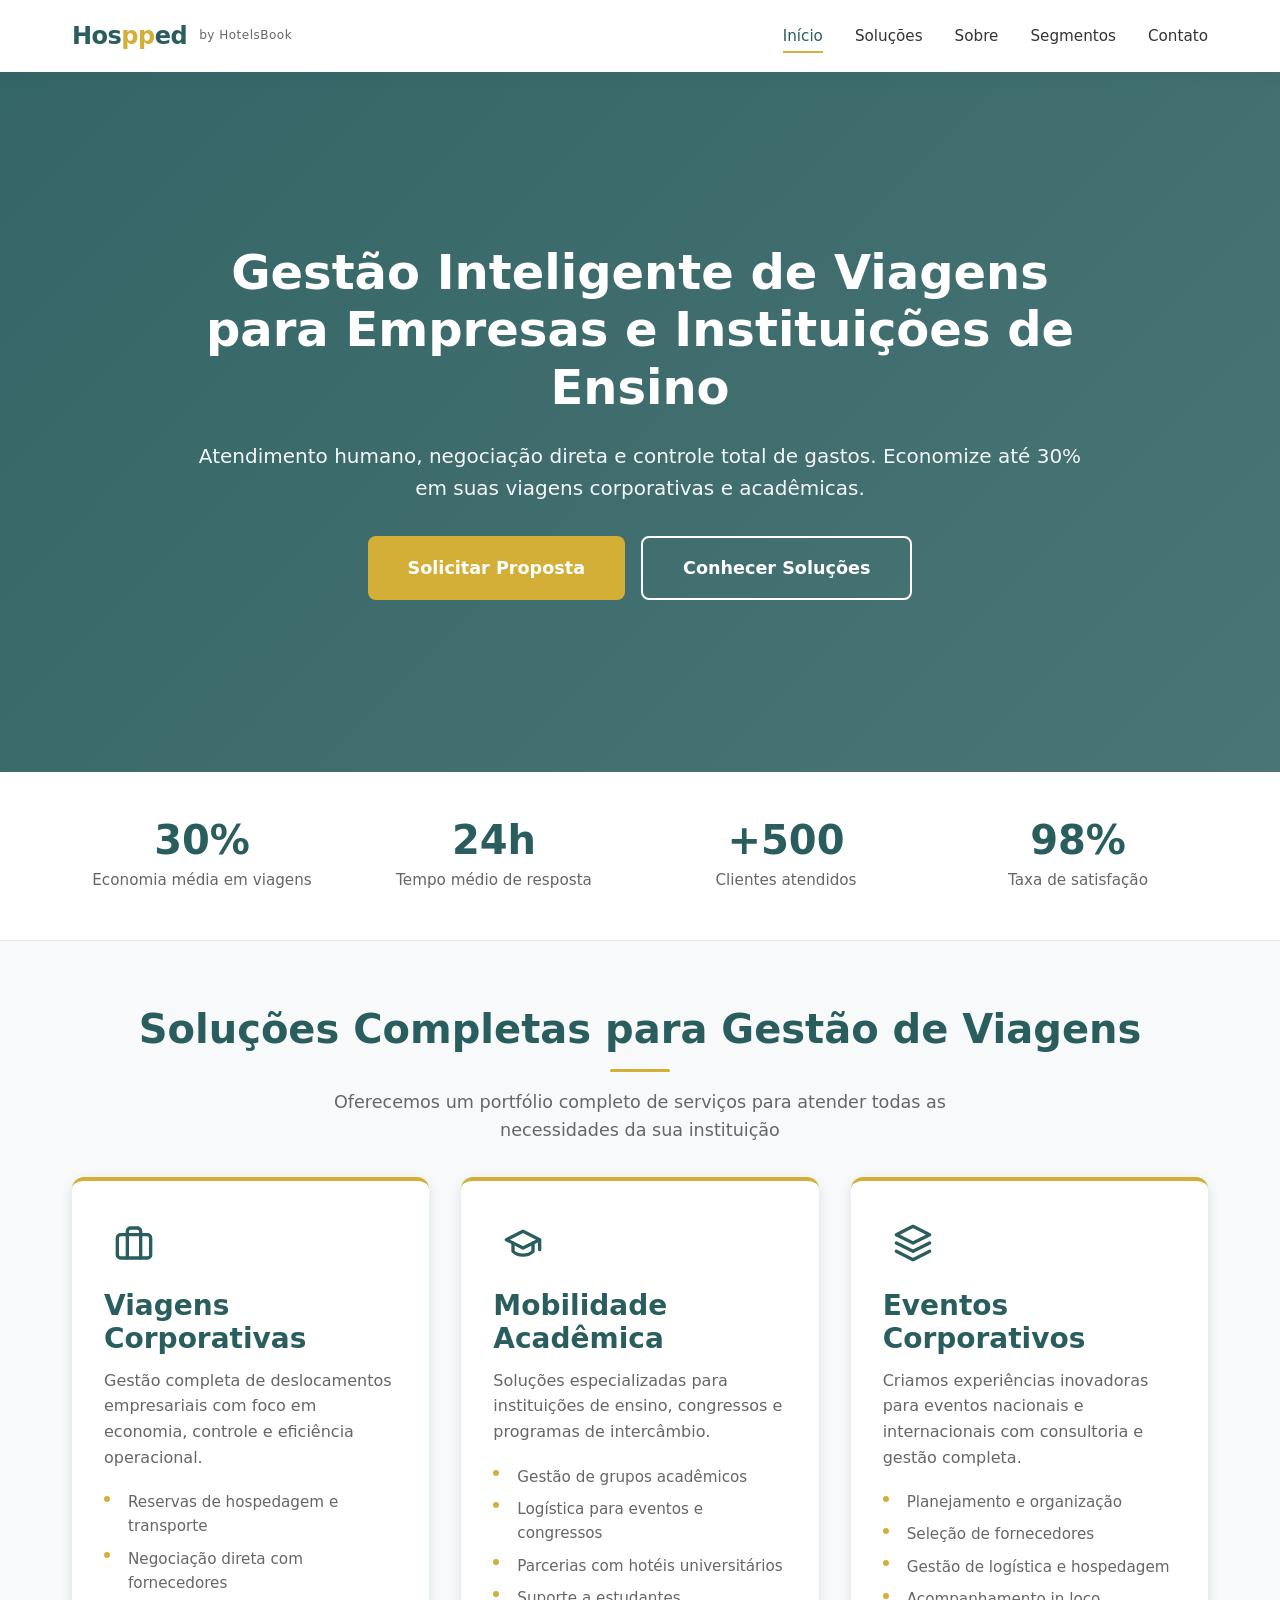
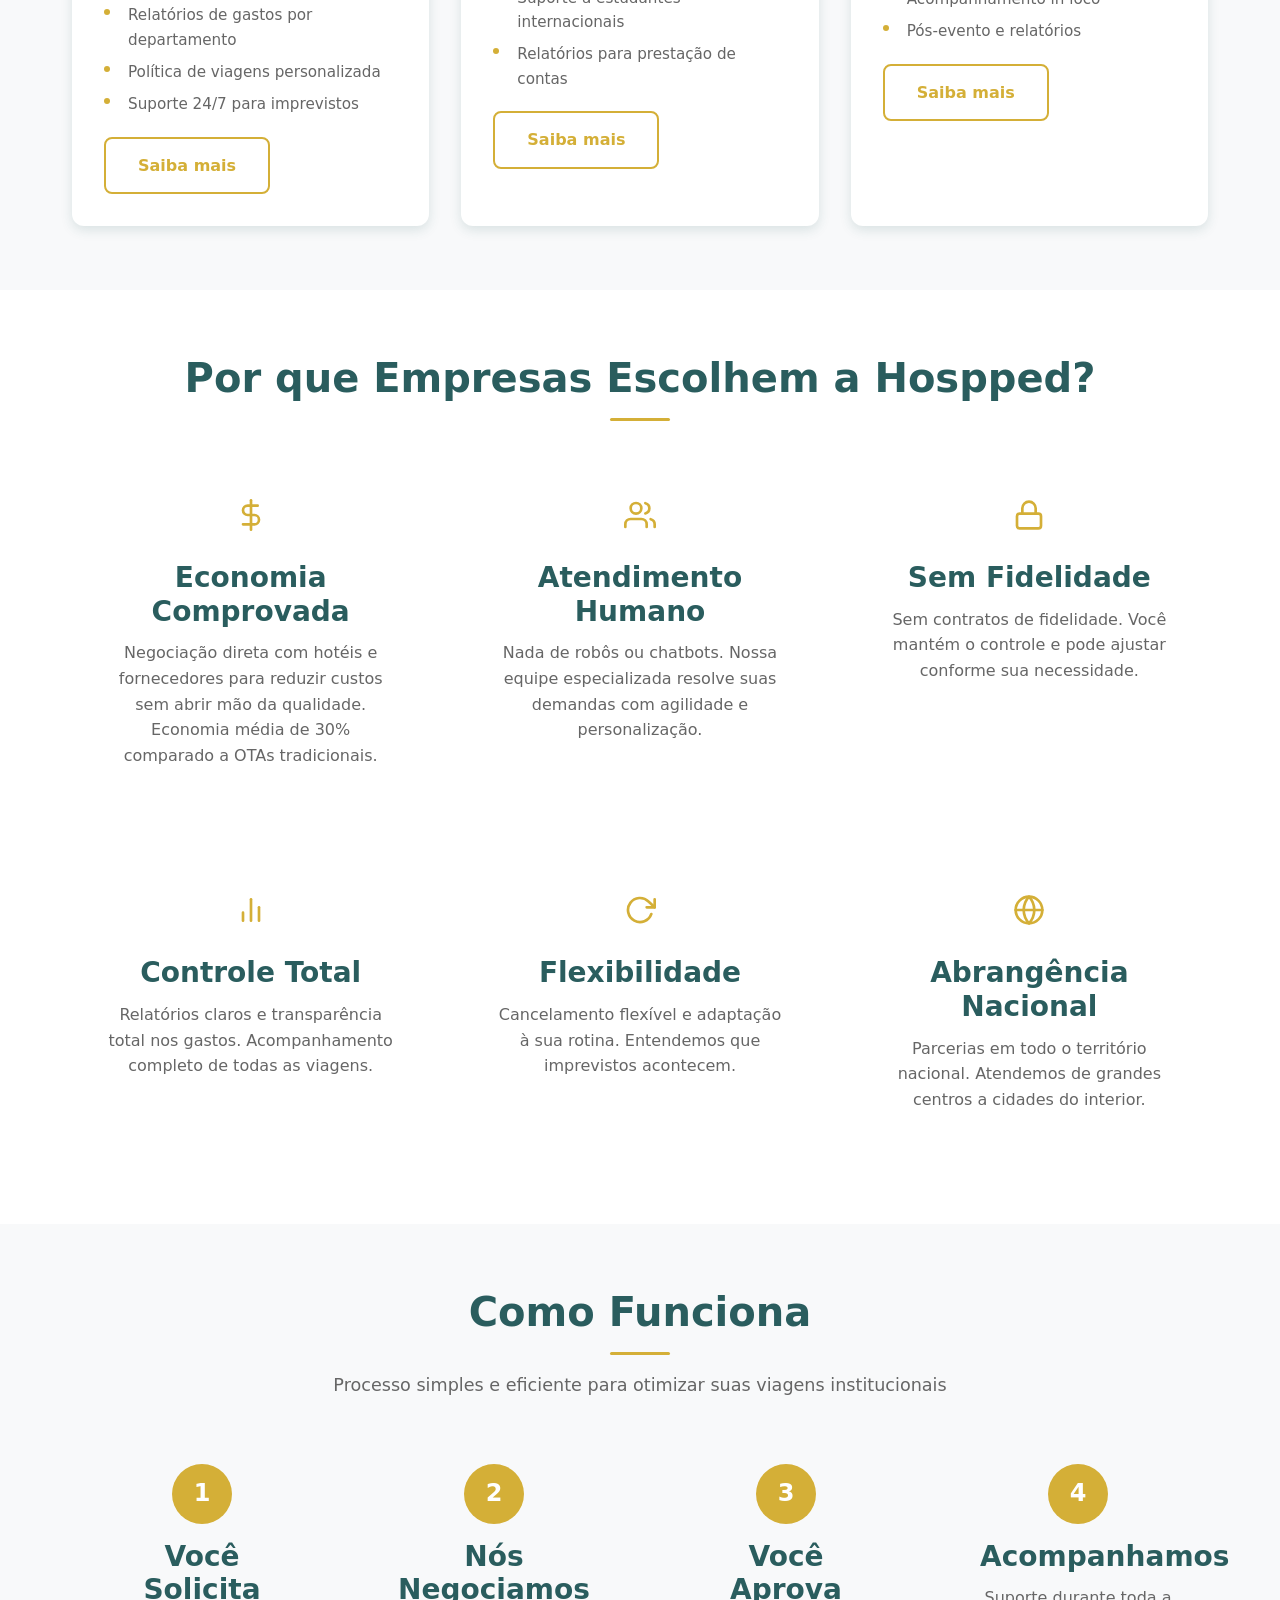
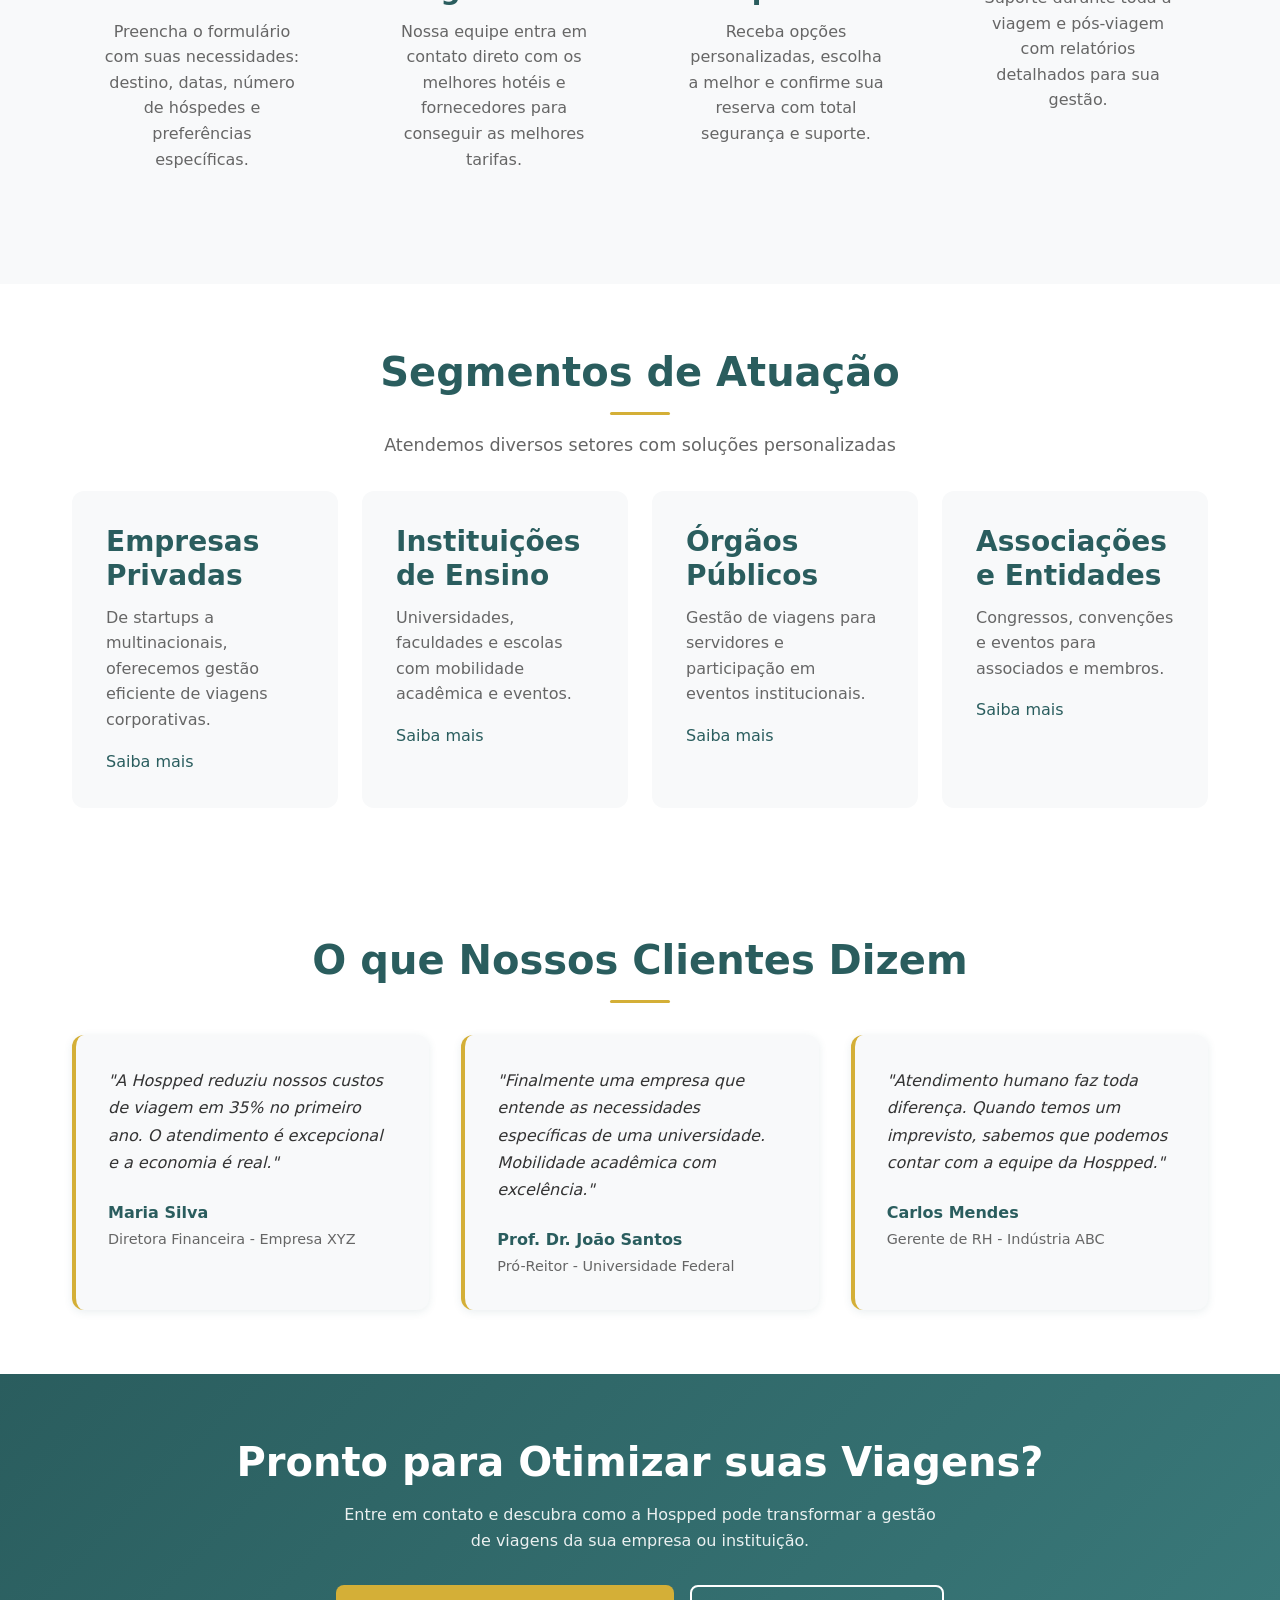
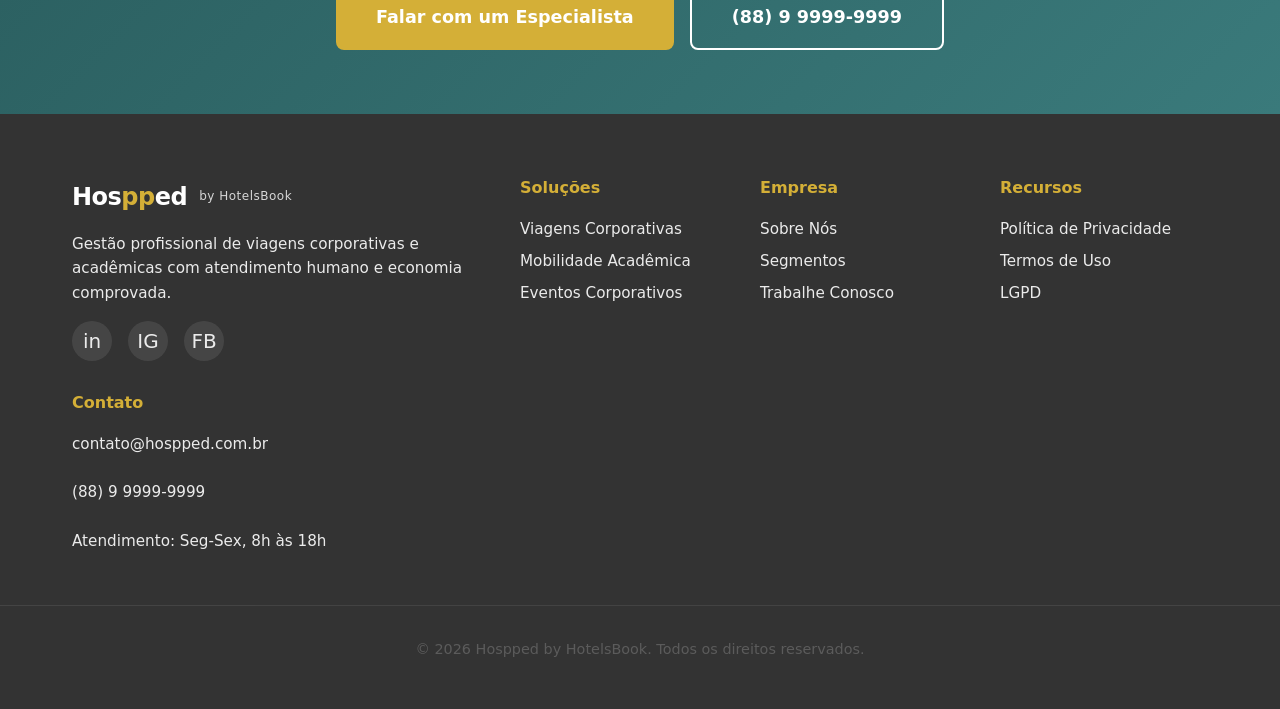
==== commit b7e70357: "Correções - VCon." ====
--- a/index.html
+++ b/index.html
@@ -27,69 +27,22 @@
           <li><a href="contato.html">Contato</a></li>
         </ul>
       </nav>
-      <div class="user-actions">
-        <a href="#" class="btn-login" data-auth-trigger>Área do Cliente</a>
-      </div>
     </div>
   </header>
 
-  <!-- Hero Section -->
+  <!-- Hero Section com Imagem -->
   <section class="hero hero-home">
-    <div class="hero-background" style="background-image: url('#Imagem de: Escritório corporativo moderno com profissionais em reunião de negócios#');"></div>
+    <div class="hero-background" style="background-image: url('https://images.unsplash.com/photo-1497366216548-37526070297c?ixlib=rb-4.0.3&auto=format&fit=crop&w=2070&q=80');"></div>
     <div class="hero-overlay"></div>
     <div class="hero-content">
       <h1>Gestão Inteligente de Viagens para Empresas e Instituições de Ensino</h1>
-      <p class="hero-subtitle">Tecnologia, atendimento humano e negociação direta para reduzir custos e simplificar a gestão de viagens da sua organização.</p>
+      <p class="hero-subtitle">Atendimento humano, negociação direta e controle total de gastos. Economize até 30% em suas viagens corporativas e acadêmicas.</p>
       <div class="hero-cta">
         <a href="contato.html" class="btn btn-large btn-primary">Solicitar Proposta</a>
         <a href="servicos.html" class="btn btn-large btn-outline-light">Conhecer Soluções</a>
       </div>
     </div>
   </section>
-
-  <!-- Search Box (CTA Rápido) -->
-  <div class="search-box-container hero-search">
-    <form class="search-box" id="quickSearchForm" action="contato.html">
-      <div class="search-field">
-        <label for="searchDestination">
-          <span class="search-label-icon">&#128205;</span>
-          <span class="search-label-text">Destino</span>
-        </label>
-        <input type="text" id="searchDestination" name="destination" placeholder="Para onde você vai?" required>
-      </div>
-      <div class="search-field">
-        <label for="searchCheckIn">
-          <span class="search-label-icon">&#128197;</span>
-          <span class="search-label-text">Chegada</span>
-        </label>
-        <input type="date" id="searchCheckIn" name="checkIn" required>
-      </div>
-      <div class="search-field">
-        <label for="searchCheckOut">
-          <span class="search-label-icon">&#128197;</span>
-          <span class="search-label-text">Saída</span>
-        </label>
-        <input type="date" id="searchCheckOut" name="checkOut" required>
-      </div>
-      <div class="search-field">
-        <label for="searchGuests">
-          <span class="search-label-icon">&#128101;</span>
-          <span class="search-label-text">Hóspedes</span>
-        </label>
-        <select id="searchGuests" name="guests">
-          <option value="1">1 hóspede</option>
-          <option value="2" selected>2 hóspedes</option>
-          <option value="3">3 hóspedes</option>
-          <option value="4">4 hóspedes</option>
-          <option value="5+">5+ hóspedes</option>
-        </select>
-      </div>
-      <button type="submit" class="search-button">
-        <span>Buscar</span>
-        <span class="search-button-icon">&#10140;</span>
-      </button>
-    </form>
-  </div>
 
   <!-- Números de Credibilidade -->
   <section class="stats-section">
@@ -123,7 +76,12 @@
       
       <div class="services-grid">
         <div class="service-card">
-          <div class="service-icon">&#128188;</div>
+          <div class="service-icon">
+            <svg width="40" height="40" viewBox="0 0 24 24" fill="none" stroke="currentColor" stroke-width="2" stroke-linecap="round" stroke-linejoin="round">
+              <rect x="2" y="7" width="20" height="14" rx="2" ry="2"></rect>
+              <path d="M16 21V5a2 2 0 0 0-2-2h-4a2 2 0 0 0-2 2v16"></path>
+            </svg>
+          </div>
           <h3>Viagens Corporativas</h3>
           <p>Gestão completa de deslocamentos empresariais com foco em economia, controle e eficiência operacional.</p>
           <ul class="service-features">
@@ -137,7 +95,12 @@
         </div>
 
         <div class="service-card">
-          <div class="service-icon">&#127891;</div>
+          <div class="service-icon">
+            <svg width="40" height="40" viewBox="0 0 24 24" fill="none" stroke="currentColor" stroke-width="2" stroke-linecap="round" stroke-linejoin="round">
+              <path d="M22 10v6M2 10l10-5 10 5-10 5z"></path>
+              <path d="M6 12v5c3 3 9 3 12 0v-5"></path>
+            </svg>
+          </div>
           <h3>Mobilidade Acadêmica</h3>
           <p>Soluções especializadas para instituições de ensino, congressos e programas de intercâmbio.</p>
           <ul class="service-features">
@@ -151,7 +114,13 @@
         </div>
 
         <div class="service-card">
-          <div class="service-icon">&#127881;</div>
+          <div class="service-icon">
+            <svg width="40" height="40" viewBox="0 0 24 24" fill="none" stroke="currentColor" stroke-width="2" stroke-linecap="round" stroke-linejoin="round">
+              <path d="M12 2L2 7l10 5 10-5-10-5z"></path>
+              <path d="M2 17l10 5 10-5"></path>
+              <path d="M2 12l10 5 10-5"></path>
+            </svg>
+          </div>
           <h3>Eventos Corporativos</h3>
           <p>Criamos experiências inovadoras para eventos nacionais e internacionais com consultoria e gestão completa.</p>
           <ul class="service-features">
@@ -174,37 +143,71 @@
       
       <div class="differentials-grid">
         <div class="differential-card">
-          <div class="differential-icon">&#128176;</div>
+          <div class="differential-icon">
+            <svg width="32" height="32" viewBox="0 0 24 24" fill="none" stroke="currentColor" stroke-width="2" stroke-linecap="round" stroke-linejoin="round">
+              <line x1="12" y1="1" x2="12" y2="23"></line>
+              <path d="M17 5H9.5a3.5 3.5 0 0 0 0 7h5a3.5 3.5 0 0 1 0 7H6"></path>
+            </svg>
+          </div>
           <h3>Economia Comprovada</h3>
           <p>Negociação direta com hotéis e fornecedores para reduzir custos sem abrir mão da qualidade. Economia média de 30% comparado a OTAs tradicionais.</p>
         </div>
 
         <div class="differential-card">
-          <div class="differential-icon">&#129309;</div>
+          <div class="differential-icon">
+            <svg width="32" height="32" viewBox="0 0 24 24" fill="none" stroke="currentColor" stroke-width="2" stroke-linecap="round" stroke-linejoin="round">
+              <path d="M17 21v-2a4 4 0 0 0-4-4H5a4 4 0 0 0-4 4v2"></path>
+              <circle cx="9" cy="7" r="4"></circle>
+              <path d="M23 21v-2a4 4 0 0 0-3-3.87"></path>
+              <path d="M16 3.13a4 4 0 0 1 0 7.75"></path>
+            </svg>
+          </div>
           <h3>Atendimento Humano</h3>
           <p>Nada de robôs ou chatbots. Nossa equipe especializada resolve suas demandas com agilidade e personalização.</p>
         </div>
 
         <div class="differential-card">
-          <div class="differential-icon">&#128274;</div>
+          <div class="differential-icon">
+            <svg width="32" height="32" viewBox="0 0 24 24" fill="none" stroke="currentColor" stroke-width="2" stroke-linecap="round" stroke-linejoin="round">
+              <rect x="3" y="11" width="18" height="11" rx="2" ry="2"></rect>
+              <path d="M7 11V7a5 5 0 0 1 10 0v4"></path>
+            </svg>
+          </div>
           <h3>Sem Fidelidade</h3>
           <p>Sem contratos de fidelidade. Você mantém o controle e pode ajustar conforme sua necessidade.</p>
         </div>
 
         <div class="differential-card">
-          <div class="differential-icon">&#128202;</div>
+          <div class="differential-icon">
+            <svg width="32" height="32" viewBox="0 0 24 24" fill="none" stroke="currentColor" stroke-width="2" stroke-linecap="round" stroke-linejoin="round">
+              <line x1="18" y1="20" x2="18" y2="10"></line>
+              <line x1="12" y1="20" x2="12" y2="4"></line>
+              <line x1="6" y1="20" x2="6" y2="14"></line>
+            </svg>
+          </div>
           <h3>Controle Total</h3>
-          <p>Relatórios claros e transparência total nos gastos. Dashboard completo para acompanhamento em tempo real.</p>
-        </div>
-
-        <div class="differential-card">
-          <div class="differential-icon">&#128640;</div>
+          <p>Relatórios claros e transparência total nos gastos. Acompanhamento completo de todas as viagens.</p>
+        </div>
+
+        <div class="differential-card">
+          <div class="differential-icon">
+            <svg width="32" height="32" viewBox="0 0 24 24" fill="none" stroke="currentColor" stroke-width="2" stroke-linecap="round" stroke-linejoin="round">
+              <polyline points="23 4 23 10 17 10"></polyline>
+              <path d="M20.49 15a9 9 0 1 1-2.12-9.36L23 10"></path>
+            </svg>
+          </div>
           <h3>Flexibilidade</h3>
           <p>Cancelamento flexível e adaptação à sua rotina. Entendemos que imprevistos acontecem.</p>
         </div>
 
         <div class="differential-card">
-          <div class="differential-icon">&#127758;</div>
+          <div class="differential-icon">
+            <svg width="32" height="32" viewBox="0 0 24 24" fill="none" stroke="currentColor" stroke-width="2" stroke-linecap="round" stroke-linejoin="round">
+              <circle cx="12" cy="12" r="10"></circle>
+              <line x1="2" y1="12" x2="22" y2="12"></line>
+              <path d="M12 2a15.3 15.3 0 0 1 4 10 15.3 15.3 0 0 1-4 10 15.3 15.3 0 0 1-4-10 15.3 15.3 0 0 1 4-10z"></path>
+            </svg>
+          </div>
           <h3>Abrangência Nacional</h3>
           <p>Parcerias em todo o território nacional. Atendemos de grandes centros a cidades do interior.</p>
         </div>
@@ -256,49 +259,25 @@
         <div class="segment-card">
           <h3>Empresas Privadas</h3>
           <p>De startups a multinacionais, oferecemos gestão eficiente de viagens corporativas.</p>
-          <a href="segmentos.html#empresas" class="link-arrow">Saiba mais &#10140;</a>
+          <a href="segmentos.html#empresas" class="link-arrow">Saiba mais</a>
         </div>
 
         <div class="segment-card">
           <h3>Instituições de Ensino</h3>
           <p>Universidades, faculdades e escolas com mobilidade acadêmica e eventos.</p>
-          <a href="segmentos.html#educacao" class="link-arrow">Saiba mais &#10140;</a>
+          <a href="segmentos.html#educacao" class="link-arrow">Saiba mais</a>
         </div>
 
         <div class="segment-card">
           <h3>Órgãos Públicos</h3>
           <p>Gestão de viagens para servidores e participação em eventos institucionais.</p>
-          <a href="segmentos.html#publico" class="link-arrow">Saiba mais &#10140;</a>
+          <a href="segmentos.html#publico" class="link-arrow">Saiba mais</a>
         </div>
 
         <div class="segment-card">
           <h3>Associações e Entidades</h3>
           <p>Congressos, convenções e eventos para associados e membros.</p>
-          <a href="segmentos.html#associacoes" class="link-arrow">Saiba mais &#10140;</a>
-        </div>
-      </div>
-    </div>
-  </section>
-
-  <!-- Tecnologia -->
-  <section class="technology-section">
-    <div class="section-container">
-      <div class="tech-content">
-        <div class="tech-text">
-          <h2>Tecnologia que Simplifica</h2>
-          <p>Plataforma intuitiva e integrada para facilitar a gestão de viagens da sua instituição.</p>
-          <ul class="tech-features">
-            <li>Dashboard em tempo real</li>
-            <li>Relatórios personalizados</li>
-            <li>Integração com sistemas existentes</li>
-            <li>Aplicativo mobile</li>
-            <li>Notificações automáticas</li>
-            <li>Políticas de viagem configuráveis</li>
-          </ul>
-          <a href="contato.html" class="btn btn-large">Agendar Demonstração</a>
-        </div>
-        <div class="tech-image">
-          #Imagem de: Dashboard da plataforma Hospped mostrando relatórios e gráficos de viagens#
+          <a href="segmentos.html#associacoes" class="link-arrow">Saiba mais</a>
         </div>
       </div>
     </div>
@@ -333,53 +312,6 @@
             <span>Gerente de RH - Indústria ABC</span>
           </div>
         </div>
-      </div>
-    </div>
-  </section>
-
-  <!-- Blog/Notícias -->
-  <section class="blog-section">
-    <div class="section-container">
-      <h2 class="section-title">Insights e Tendências</h2>
-      <p class="section-subtitle">Conteúdo exclusivo sobre gestão de viagens corporativas e acadêmicas</p>
-      
-      <div class="blog-grid">
-        <article class="blog-card">
-          <div class="blog-image">
-            #Imagem de: Gráfico mostrando tendências de viagens corporativas 2025#
-          </div>
-          <div class="blog-content">
-            <h3>Tendências de Viagens Corporativas para 2025</h3>
-            <p>Descubra as principais tendências que vão impactar a gestão de viagens corporativas no próximo ano.</p>
-            <a href="#" class="read-more">Ler mais &#10140;</a>
-          </div>
-        </article>
-
-        <article class="blog-card">
-          <div class="blog-image">
-            #Imagem de: Profissional trabalhando em viagem de negócios#
-          </div>
-          <div class="blog-content">
-            <h3>Como Reduzir Custos sem Perder Qualidade</h3>
-            <p>Estratégias práticas para otimizar o orçamento de viagens da sua empresa.</p>
-            <a href="#" class="read-more">Ler mais &#10140;</a>
-          </div>
-        </article>
-
-        <article class="blog-card">
-          <div class="blog-image">
-            #Imagem de: Evento acadêmico com participantes#
-          </div>
-          <div class="blog-content">
-            <h3>Mobilidade Acadêmica: Guia Completo</h3>
-            <p>Tudo o que você precisa saber para organizar viagens acadêmicas com eficiência.</p>
-            <a href="#" class="read-more">Ler mais &#10140;</a>
-          </div>
-        </article>
-      </div>
-      
-      <div class="text-center mt-2">
-        <a href="#" class="btn btn-outline">Ver todas as publicações</a>
       </div>
     </div>
   </section>
@@ -391,7 +323,7 @@
       <p>Entre em contato e descubra como a Hospped pode transformar a gestão de viagens da sua empresa ou instituição.</p>
       <div class="cta-buttons">
         <a href="contato.html" class="btn btn-large btn-primary">Falar com um Especialista</a>
-        <a href="tel:+5588999999999" class="btn btn-large btn-outline-light">&#128222; (88) 9 9999-9999</a>
+        <a href="tel:+5588999999999" class="btn btn-large btn-outline-light">(88) 9 9999-9999</a>
       </div>
     </div>
   </section>
@@ -406,9 +338,9 @@
         </a>
         <p>Gestão profissional de viagens corporativas e acadêmicas com atendimento humano e economia comprovada.</p>
         <div class="footer-social">
-          <a href="#" aria-label="LinkedIn">&#128279;</a>
-          <a href="#" aria-label="Instagram">&#128247;</a>
-          <a href="#" aria-label="Facebook">&#128172;</a>
+          <a href="#" aria-label="LinkedIn">in</a>
+          <a href="#" aria-label="Instagram">IG</a>
+          <a href="#" aria-label="Facebook">FB</a>
         </div>
       </div>
       
@@ -417,33 +349,27 @@
         <a href="servicos.html#corporativo">Viagens Corporativas</a>
         <a href="servicos.html#academico">Mobilidade Acadêmica</a>
         <a href="servicos.html#eventos">Eventos Corporativos</a>
-        <a href="servicos.html#lazer">Viagens de Lazer</a>
       </div>
       
       <div class="footer-links">
         <h4>Empresa</h4>
         <a href="sobre.html">Sobre Nós</a>
-        <a href="#">Nossos Números</a>
-        <a href="#">Cases de Sucesso</a>
-        <a href="#">Blog</a>
+        <a href="segmentos.html">Segmentos</a>
         <a href="contato.html">Trabalhe Conosco</a>
       </div>
       
       <div class="footer-links">
         <h4>Recursos</h4>
-        <a href="#">Central de Ajuda</a>
         <a href="#">Política de Privacidade</a>
         <a href="#">Termos de Uso</a>
-        <a href="#">Política de Cookies</a>
         <a href="#">LGPD</a>
       </div>
       
       <div class="footer-contact">
         <h4>Contato</h4>
-        <p>&#128231; contato@hospped.com.br</p>
-        <p>&#128222; (88) 9 9999-9999</p>
-        <p>&#128205; Juazeiro do Norte - CE</p>
-        <p>&#128336; Atendimento: Seg-Sex, 8h às 18h</p>
+        <p>contato@hospped.com.br</p>
+        <p>(88) 9 9999-9999</p>
+        <p>Atendimento: Seg-Sex, 8h às 18h</p>
       </div>
     </div>
     
--- a/assets/css/style.css
+++ b/assets/css/style.css
@@ -1,11 +1,10 @@
 /* ========================================
    HOSPPED - Estilo Jade Imperial
-   Versão Enterprise - Inspirado em BCD Travel/Tour House
+   Versão Enterprise - Profissional, sem emojis
    ======================================== */
 
 /* ===== VARIÁVEIS ===== */
 :root {
-  /* Cores da marca */
   --jade-deep: #2A5D5E;
   --jade-light: #3A7A7B;
   --jade-lighter: #4A9A9B;
@@ -21,7 +20,6 @@
   --gray-bg: #F8F9FA;
   --white: #FFFFFF;
   
-  /* Cores de estado */
   --error: #C41E3A;
   --error-light: #F8D7DA;
   --success: #2E7D32;
@@ -31,7 +29,6 @@
   --info: #0C5460;
   --info-light: #D1ECF1;
   
-  /* Efeitos */
   --shadow-sm: 0 2px 8px rgba(42, 93, 94, 0.1);
   --shadow: 0 4px 12px rgba(42, 93, 94, 0.15);
   --shadow-md: 0 8px 25px rgba(42, 93, 94, 0.2);
@@ -44,12 +41,10 @@
   --input-border: #CCCCCC;
   --input-focus: rgba(42, 93, 94, 0.1);
   
-  /* Tipografia */
   --font-family: 'Segoe UI', system-ui, -apple-system, 'Helvetica Neue', sans-serif;
   --font-size-base: 16px;
   --line-height-base: 1.6;
   
-  /* Layout */
   --container-max: 1200px;
   --container-wide: 1400px;
   --header-height: 72px;
@@ -261,45 +256,6 @@
 nav a:hover::after,
 nav a.active::after {
   width: 100%;
-}
-
-.user-actions {
-  display: flex;
-  align-items: center;
-  gap: 1rem;
-}
-
-.btn-login {
-  background: transparent;
-  color: var(--jade-deep);
-  border: 2px solid var(--jade-deep);
-  padding: 0.5rem 1.5rem;
-  border-radius: var(--border-radius);
-  text-decoration: none;
-  font-weight: 600;
-  transition: var(--transition);
-  font-size: 0.9rem;
-}
-
-.btn-login:hover {
-  background: var(--jade-deep);
-  color: var(--white);
-}
-
-.btn-user {
-  background: var(--gold-soft);
-  color: var(--white);
-  border: none;
-  padding: 0.5rem 1.5rem;
-  border-radius: var(--border-radius);
-  font-weight: 600;
-  cursor: pointer;
-  transition: var(--transition);
-  font-size: 0.9rem;
-}
-
-.btn-user:hover {
-  background: var(--gold-hover);
 }
 
 .mobile-menu-btn {
@@ -453,97 +409,6 @@
   box-shadow: none;
 }
 
-/* ===== SEARCH BOX ===== */
-.search-box-container {
-  position: relative;
-  z-index: 10;
-  width: 100%;
-  max-width: 1100px;
-  margin: -3rem auto 0;
-  padding: 0 2rem;
-}
-
-.hero-search .search-box-container {
-  margin-top: -4rem;
-}
-
-.search-box {
-  background: var(--white);
-  border-radius: var(--border-radius-lg);
-  padding: 1.5rem;
-  display: grid;
-  grid-template-columns: repeat(auto-fit, minmax(160px, 1fr));
-  gap: 1rem;
-  align-items: end;
-  box-shadow: var(--shadow-lg);
-}
-
-.search-field {
-  display: flex;
-  flex-direction: column;
-  gap: 0.25rem;
-}
-
-.search-field label {
-  display: flex;
-  align-items: center;
-  gap: 0.375rem;
-  font-size: 0.75rem;
-  font-weight: 600;
-  color: var(--jade-deep);
-  text-transform: uppercase;
-  letter-spacing: 0.5px;
-}
-
-.search-label-icon {
-  font-size: 0.875rem;
-}
-
-.search-input {
-  padding: 0.875rem 1rem;
-  border: 2px solid var(--gray-lighter);
-  border-radius: var(--border-radius);
-  font-size: 1rem;
-  transition: var(--transition);
-  background: var(--white);
-  color: var(--charcoal);
-  width: 100%;
-}
-
-.search-input:focus {
-  outline: none;
-  border-color: var(--jade-deep);
-  box-shadow: 0 0 0 3px var(--input-focus);
-}
-
-.search-input::placeholder {
-  color: var(--gray-light);
-}
-
-.search-button {
-  background: var(--gold-soft);
-  color: var(--white);
-  border: none;
-  border-radius: var(--border-radius);
-  padding: 0.875rem 2rem;
-  font-size: 1rem;
-  font-weight: 600;
-  cursor: pointer;
-  transition: var(--transition);
-  display: flex;
-  align-items: center;
-  justify-content: center;
-  gap: 0.5rem;
-  height: fit-content;
-  white-space: nowrap;
-}
-
-.search-button:hover {
-  background: var(--gold-hover);
-  transform: translateY(-2px);
-  box-shadow: 0 6px 20px rgba(212, 175, 55, 0.4);
-}
-
 /* ===== STATS SECTION ===== */
 .stats-section {
   background: var(--white);
@@ -605,6 +470,11 @@
   font-size: 2.5rem;
   margin-bottom: 1rem;
   color: var(--jade-deep);
+  width: 60px;
+  height: 60px;
+  display: flex;
+  align-items: center;
+  justify-content: center;
 }
 
 .service-card h3 {
@@ -661,6 +531,12 @@
   font-size: 2.5rem;
   margin-bottom: 1rem;
   color: var(--gold-soft);
+  width: 60px;
+  height: 60px;
+  display: flex;
+  align-items: center;
+  justify-content: center;
+  margin: 0 auto 1rem;
 }
 
 .differential-card h3 {
@@ -794,11 +670,14 @@
 }
 
 .tech-features li::before {
-  content: '✓';
+  content: '';
   position: absolute;
   left: 0;
-  color: var(--gold-soft);
-  font-weight: bold;
+  top: 0.85rem;
+  width: 8px;
+  height: 8px;
+  background: var(--gold-soft);
+  border-radius: 2px;
 }
 
 .tech-image {
@@ -831,6 +710,7 @@
   border-radius: var(--border-radius-lg);
   padding: 2rem;
   box-shadow: var(--shadow-sm);
+  border-left: 4px solid var(--gold-soft);
 }
 
 .testimonial-text {
@@ -983,11 +863,19 @@
   font-size: 1.25rem;
   opacity: 0.9;
   transition: var(--transition-fast);
+  width: 40px;
+  height: 40px;
+  display: flex;
+  align-items: center;
+  justify-content: center;
+  border-radius: 50%;
+  background: rgba(255,255,255,0.1);
 }
 
 .footer-social a:hover {
   opacity: 1;
-  color: var(--gold-soft);
+  color: var(--white);
+  background: var(--gold-soft);
 }
 
 .footer-links h4,
@@ -998,8 +886,7 @@
   font-weight: 600;
 }
 
-.footer-links a,
-.footer-contact p {
+.footer-links a {
   display: block;
   color: rgba(255,255,255,0.9);
   padding: 0.25rem 0;
@@ -1013,9 +900,9 @@
 }
 
 .footer-contact p {
-  display: flex;
-  align-items: center;
-  gap: 0.5rem;
+  color: rgba(255,255,255,0.9);
+  padding: 0.25rem 0;
+  font-size: 0.95rem;
 }
 
 .footer-bottom {
@@ -1024,6 +911,153 @@
   border-top: 1px solid rgba(255,255,255,0.1);
   font-size: 0.9rem;
   opacity: 0.8;
+}
+
+/* ===== FORMULÁRIOS ===== */
+.form-group {
+  margin-bottom: 1.5rem;
+}
+
+.form-group label {
+  display: block;
+  margin-bottom: 0.5rem;
+  font-weight: 500;
+  color: var(--charcoal);
+  font-size: 0.95rem;
+}
+
+.form-group label.required::after {
+  content: ' *';
+  color: var(--error);
+}
+
+.form-control {
+  width: 100%;
+  padding: 0.75rem 1rem;
+  border: 2px solid var(--input-border);
+  border-radius: var(--border-radius);
+  font-size: 1rem;
+  transition: var(--transition);
+  background: var(--white);
+  color: var(--charcoal);
+}
+
+.form-control:focus {
+  outline: none;
+  border-color: var(--jade-deep);
+  box-shadow: 0 0 0 3px var(--input-focus);
+}
+
+.form-control::placeholder {
+  color: var(--gray-light);
+}
+
+.form-control.error {
+  border-color: var(--error);
+}
+
+.form-control.error:focus {
+  box-shadow: 0 0 0 3px rgba(196, 30, 58, 0.1);
+}
+
+select.form-control {
+  appearance: none;
+  background-image: url("image/svg+xml,%3Csvg xmlns='http://www.w3.org/2000/svg' width='12' height='12' viewBox='0 0 12 12'%3E%3Cpath fill='%23666' d='M6 8L1 3h10z'/%3E%3C/svg%3E");
+  background-repeat: no-repeat;
+  background-position: right 1rem center;
+  padding-right: 2.5rem;
+}
+
+.form-row {
+  display: grid;
+  grid-template-columns: repeat(auto-fit, minmax(200px, 1fr));
+  gap: 1rem;
+}
+
+.form-note {
+  font-size: 0.85rem;
+  color: var(--gray-medium);
+  margin-top: 0.25rem;
+}
+
+.form-error {
+  color: var(--error);
+  font-size: 0.85rem;
+  margin-top: 0.25rem;
+  display: none;
+}
+
+.form-error.visible {
+  display: block;
+}
+
+textarea.form-control {
+  min-height: 120px;
+  resize: vertical;
+}
+
+/* ===== FAQ ACCORDION ===== */
+.faq-container {
+  max-width: 800px;
+  margin: 0 auto;
+}
+
+.faq-item {
+  background: var(--white);
+  border-radius: var(--border-radius);
+  margin-bottom: 0.5rem;
+  box-shadow: var(--shadow-sm);
+  overflow: hidden;
+}
+
+.faq-question {
+  width: 100%;
+  background: none;
+  border: none;
+  padding: 1.25rem 1.5rem;
+  text-align: left;
+  font-weight: 600;
+  color: var(--jade-deep);
+  cursor: pointer;
+  display: flex;
+  justify-content: space-between;
+  align-items: center;
+  gap: 1rem;
+  font-size: 1rem;
+  transition: var(--transition-fast);
+}
+
+.faq-question:hover {
+  background: var(--gray-bg);
+}
+
+.faq-question::after {
+  content: '+';
+  font-size: 1.5rem;
+  font-weight: 300;
+  color: var(--gold-soft);
+  transition: var(--transition);
+  flex-shrink: 0;
+}
+
+.faq-item.active .faq-question::after {
+  content: '-';
+}
+
+.faq-answer {
+  max-height: 0;
+  overflow: hidden;
+  transition: max-height 0.3s ease-out;
+}
+
+.faq-answer-inner {
+  padding: 0 1.5rem 1.25rem;
+  color: var(--gray-medium);
+  line-height: 1.7;
+}
+
+.faq-item.active .faq-answer {
+  max-height: 500px;
 }
 
 /* ===== UTILITÁRIOS ===== */
@@ -1127,20 +1161,6 @@
     align-items: center;
   }
   
-  .search-box-container {
-    margin-top: -2rem;
-    padding: 0 1rem;
-  }
-  
-  .search-box {
-    grid-template-columns: 1fr;
-    padding: 1.25rem;
-  }
-  
-  .search-button {
-    width: 100%;
-  }
-  
   .stats-grid {
     grid-template-columns: repeat(2, 1fr);
   }
@@ -1151,10 +1171,6 @@
   }
   
   .footer-social {
-    justify-content: center;
-  }
-  
-  .footer-contact p {
     justify-content: center;
   }
   
